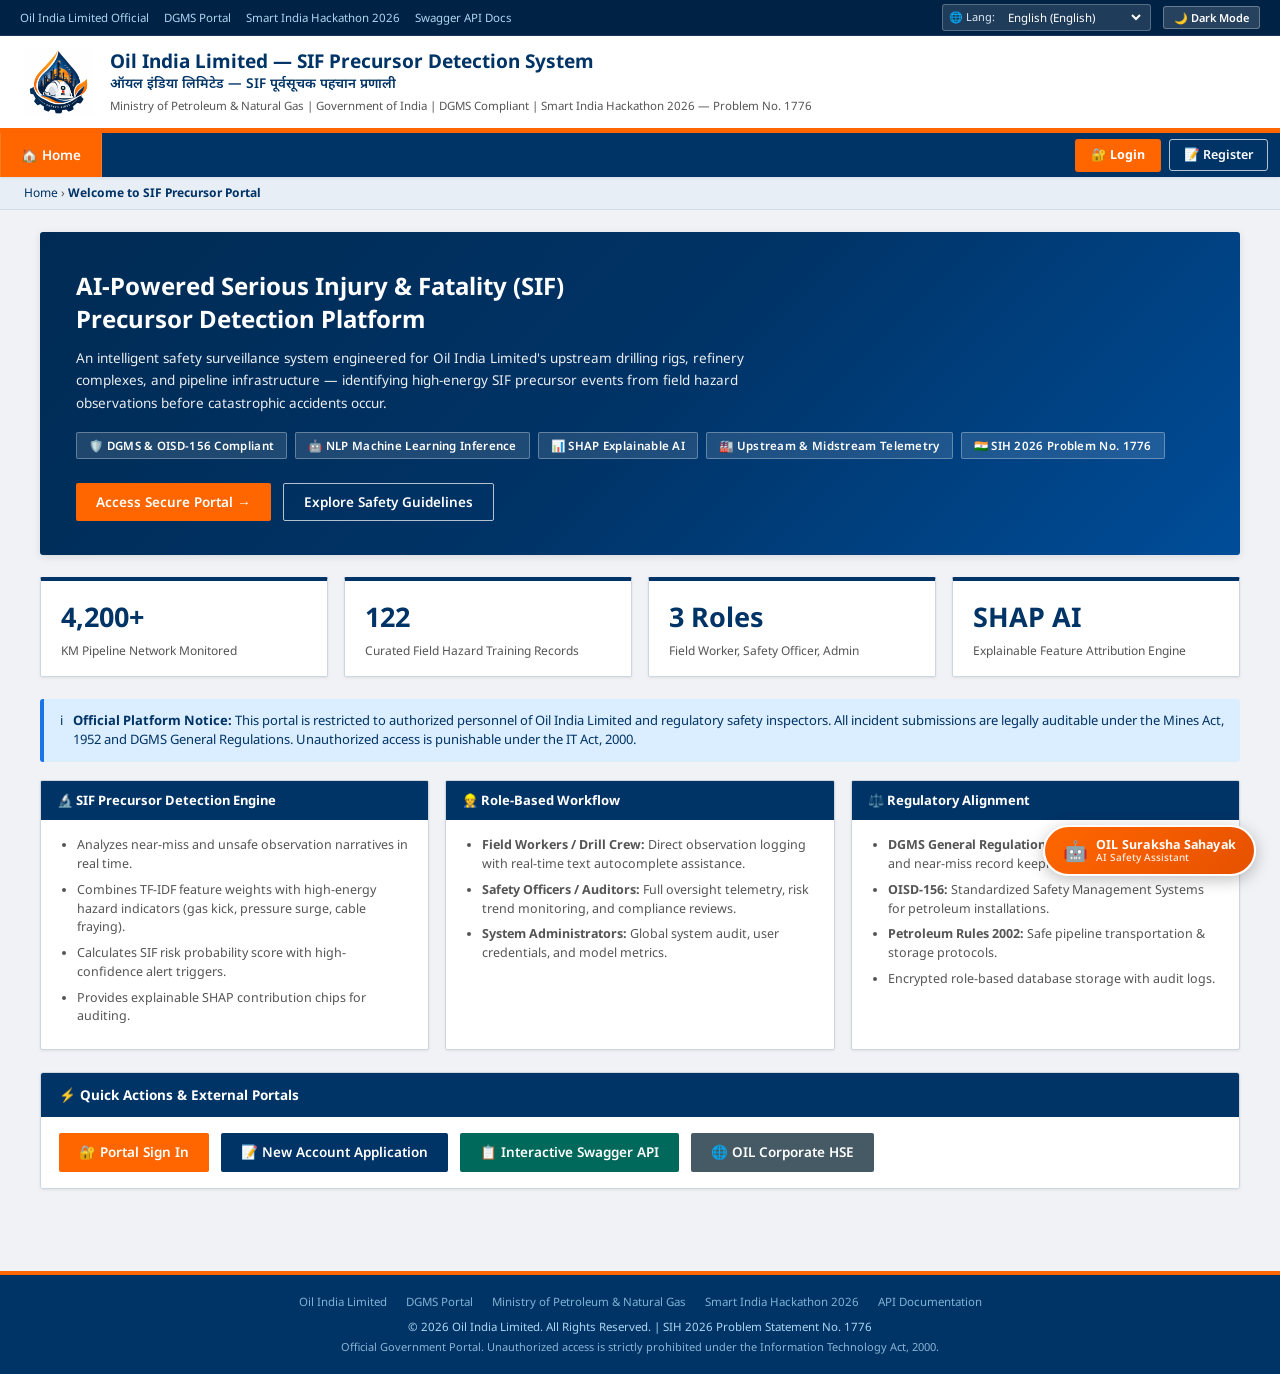
==== frontend/index.html @ b000d816 "Refactor: dedicated frontend directory with HTML, CSS, JS separation, 25-language translation, dark " ====
<!DOCTYPE html>
<html lang="en">
<head>
  <meta charset="UTF-8">
  <meta name="viewport" content="width=device-width, initial-scale=1.0">
  <title>SIF Precursor Detection System — Oil India Limited</title>
  <link rel="icon" href="../assets/oil_safety_logo.png" type="image/png">
  <link rel="preconnect" href="https://fonts.googleapis.com">
  <link href="https://fonts.googleapis.com/css2?family=Noto+Sans:wght@400;500;600;700&family=Noto+Sans+Devanagari:wght@400;500;600;700&display=swap" rel="stylesheet">
  <link rel="stylesheet" href="css/style.css">
  <link rel="stylesheet" href="css/chatbot.css">
</head>
<body>

  <!-- ======================================================================
       TOP ACCESSIBILITY & UTILITY BAR
       ====================================================================== -->
  <div class="gov-top-bar">
    <div class="top-bar-links">
      <a href="https://www.oilindia.in" target="_blank" rel="noopener">Oil India Limited Official</a>
      <a href="https://dgms.gov.in" target="_blank" rel="noopener">DGMS Portal</a>
      <a href="https://sih.gov.in" target="_blank" rel="noopener">Smart India Hackathon 2026</a>
      <a href="http://127.0.0.1:8000/docs" target="_blank" rel="noopener">Swagger API Docs</a>
    </div>

    <div class="top-bar-controls">
      <!-- 25-Language Selector -->
      <div class="lang-select-wrapper">
        <label for="oilLanguageSelect">🌐 Lang:</label>
        <select id="oilLanguageSelect" class="lang-select" aria-label="Select Portal Language"></select>
      </div>

      <!-- Hidden Google Translate Mount -->
      <div id="google_translate_element" style="display:none;"></div>

      <!-- Dark / Light Mode Switcher -->
      <button class="btn-theme-toggle" onclick="toggleTheme()" aria-label="Toggle Dark/Light Mode">
        🌙 Dark Mode
      </button>
    </div>
  </div>

  <!-- ======================================================================
       OFFICIAL GOVERNMENT HEADER
       ====================================================================== -->
  <header class="gov-header">
    <a href="index.html#home" class="gov-logo-link">
      <img src="../assets/oil_safety_logo.png" alt="Oil India Limited Official Logo" class="logo" onerror="this.src='https://upload.wikimedia.org/wikipedia/en/e/e0/Oil_India_Limited_Logo.png'">
    </a>
    <div class="gov-header-text">
      <h1>Oil India Limited — SIF Precursor Detection System</h1>
      <p class="hindi">ऑयल इंडिया लिमिटेड — SIF पूर्वसूचक पहचान प्रणाली</p>
      <p class="sub">Ministry of Petroleum &amp; Natural Gas | Government of India | DGMS Compliant | Smart India Hackathon 2026 — Problem No. 1776</p>
    </div>
    <div class="gov-header-right">
      <img src="https://upload.wikimedia.org/wikipedia/commons/5/55/Emblem_of_India.svg" alt="Emblem of India" class="gov-emblem" onerror="this.style.display='none'">
    </div>
  </header>

  <!-- ======================================================================
       PRIMARY NAVIGATION BAR
       ====================================================================== -->
  <nav class="gov-nav" aria-label="Main Navigation">
    <div class="gov-nav-links">
      <a href="#home" id="navLinkHome" class="active">🏠 Home</a>
      <a href="#report" id="navLinkReport" style="display:none;">📝 File Incident Report</a>
      <a href="#dashboard" id="navLinkDashboard" style="display:none;">📊 Reports Dashboard</a>
    </div>

    <div class="gov-nav-right">
      <!-- Unauthenticated State: Prominent Login & Register Buttons -->
      <div class="nav-auth-buttons">
        <a href="login.html" class="btn-nav-login">🔐 Login</a>
        <a href="register.html" class="btn-nav-register">📝 Register</a>
      </div>

      <!-- Authenticated State: User Session Badge & Logout -->
      <div class="nav-user-session">
        <span class="user-badge">
          👤 <span class="user-name-display"></span>
          <span class="user-role-tag user-role-display"></span>
        </span>
        <button class="btn-nav-logout" onclick="handleLogout()">Sign Out</button>
      </div>
    </div>
  </nav>

  <!-- ======================================================================
       BREADCRUMB BAR
       ====================================================================== -->
  <div class="breadcrumb" aria-label="Breadcrumb">
    <a href="#home">Home</a> &rsaquo; <span id="breadcrumbCurrent" class="current">Welcome to SIF Precursor Portal</span>
  </div>

  <!-- ======================================================================
       MAIN APPLICATION WRAPPER (SPA ROUTING)
       ====================================================================== -->
  <main class="main-wrapper">

    <!-- ====================================================================
         PAGE: HOME / LANDING VIEW
         ==================================================================== -->
    <section id="page-home" class="page-section active">

      <!-- Hero Banner -->
      <div class="hero-banner">
        <div class="hero-text">
          <h2>AI-Powered Serious Injury &amp; Fatality (SIF)<br>Precursor Detection Platform</h2>
          <p>An intelligent safety surveillance system engineered for Oil India Limited's upstream drilling rigs, refinery complexes, and pipeline infrastructure — identifying high-energy SIF precursor events from field hazard observations before catastrophic accidents occur.</p>
          <div class="hero-badges">
            <span class="hero-badge">🛡️ DGMS &amp; OISD-156 Compliant</span>
            <span class="hero-badge">🤖 NLP Machine Learning Inference</span>
            <span class="hero-badge">📊 SHAP Explainable AI</span>
            <span class="hero-badge">🏭 Upstream &amp; Midstream Telemetry</span>
            <span class="hero-badge">🇮🇳 SIH 2026 Problem No. 1776</span>
          </div>
          <div class="hero-actions">
            <a href="login.html" class="btn btn-primary">Access Secure Portal →</a>
            <button class="btn btn-ghost" onclick="document.getElementById('aboutGovSystem').scrollIntoView({behavior:'smooth'})">Explore Safety Guidelines</button>
          </div>
        </div>
      </div>

      <!-- Official Telemetry Statistics -->
      <div class="stats-row">
        <div class="stat-card">
          <div class="sn">4,200+</div>
          <div class="sl">KM Pipeline Network Monitored</div>
        </div>
        <div class="stat-card">
          <div class="sn">122</div>
          <div class="sl">Curated Field Hazard Training Records</div>
        </div>
        <div class="stat-card">
          <div class="sn">3 Roles</div>
          <div class="sl">Field Worker, Safety Officer, Admin</div>
        </div>
        <div class="stat-card">
          <div class="sn">SHAP AI</div>
          <div class="sl">Explainable Feature Attribution Engine</div>
        </div>
      </div>

      <!-- Security & Authorized Access Notice -->
      <div class="notice-box info">
        <span>ℹ️</span>
        <div><strong>Official Platform Notice:</strong> This portal is restricted to authorized personnel of Oil India Limited and regulatory safety inspectors. All incident submissions are legally auditable under the Mines Act, 1952 and DGMS General Regulations. Unauthorized access is punishable under the IT Act, 2000.</div>
      </div>

      <!-- 3-Column Information Grid -->
      <div class="info-grid" id="aboutGovSystem">
        <div class="info-card">
          <div class="info-card-head">🔬 SIF Precursor Detection Engine</div>
          <div class="info-card-body">
            <ul>
              <li>Analyzes near-miss and unsafe observation narratives in real time.</li>
              <li>Combines TF-IDF feature weights with high-energy hazard indicators (gas kick, pressure surge, cable fraying).</li>
              <li>Calculates SIF risk probability score with high-confidence alert triggers.</li>
              <li>Provides explainable SHAP contribution chips for auditing.</li>
            </ul>
          </div>
        </div>

        <div class="info-card">
          <div class="info-card-head">👷 Role-Based Workflow</div>
          <div class="info-card-body">
            <ul>
              <li><strong>Field Workers / Drill Crew:</strong> Direct observation logging with real-time text autocomplete assistance.</li>
              <li><strong>Safety Officers / Auditors:</strong> Full oversight telemetry, risk trend monitoring, and compliance reviews.</li>
              <li><strong>System Administrators:</strong> Global system audit, user credentials, and model metrics.</li>
            </ul>
          </div>
        </div>

        <div class="info-card">
          <div class="info-card-head">⚖️ Regulatory Alignment</div>
          <div class="info-card-body">
            <ul>
              <li><strong>DGMS General Regulations 1984:</strong> Mandatory accident and near-miss record keeping.</li>
              <li><strong>OISD-156:</strong> Standardized Safety Management Systems for petroleum installations.</li>
              <li><strong>Petroleum Rules 2002:</strong> Safe pipeline transportation &amp; storage protocols.</li>
              <li>Encrypted role-based database storage with audit logs.</li>
            </ul>
          </div>
        </div>
      </div>

      <!-- Quick Access Card -->
      <div class="gov-card">
        <div class="gov-card-header">
          <span>⚡ Quick Actions &amp; External Portals</span>
        </div>
        <div class="quick-access-bar">
          <a href="login.html" class="btn btn-primary">🔐 Portal Sign In</a>
          <a href="register.html" class="btn btn-navy">📝 New Account Application</a>
          <a href="http://127.0.0.1:8000/docs" target="_blank" rel="noopener" class="btn" style="background:#00695C; color:#fff;">📋 Interactive Swagger API</a>
          <a href="https://www.oilindia.in/hse/" target="_blank" rel="noopener" class="btn" style="background:#455A64; color:#fff;">🌐 OIL Corporate HSE</a>
        </div>
      </div>

    </section>

    <!-- ====================================================================
         PAGE: FILE INCIDENT REPORT (FIELD WORKERS)
         ==================================================================== -->
    <section id="page-report" class="page-section">
      <div class="page-title">📝 File Incident / Precursor Observation Report</div>

      <!-- Role Warning for Officers/Admins -->
      <div id="reportRoleNotice" class="notice-box danger" style="display:none;">
        <span>🚫</span>
        <div><strong>Oversight Mode:</strong> Safety Officers and System Administrators operate in review mode. Incident report submission is reserved for Field Workers and Drill Crew. Please use the Reports Dashboard for supervisory duties.</div>
      </div>

      <div class="report-grid">
        <!-- Main Form Column -->
        <div>
          <div class="gov-card">
            <div class="gov-card-header">
              <span>Enter Hazard Observation Details</span>
            </div>
            <div class="gov-card-body">
              <div id="reportAlert" class="alert"></div>

              <div class="form-group">
                <label class="form-label" for="repType">Report Type <span class="required">*</span></label>
                <select id="repType" class="form-control">
                  <option value="Near Miss">Near Miss (Precursor Event)</option>
                  <option value="Hazard Observation">Hazard Observation / Unsafe Condition</option>
                  <option value="Unsafe Act">Unsafe Act / Operational Violation</option>
                  <option value="Equipment Failure">Equipment Failure / Pressure Relief Trip</option>
                  <option value="Leakage">Hydrocarbon / H2S Gas Leakage</option>
                </select>
              </div>

              <div class="form-group">
                <label class="form-label" for="repLocation">Asset / Facility Location <span class="required">*</span></label>
                <select id="repLocation" class="form-control">
                  <option value="Duliajan Refinery Complex">Duliajan Refinery Complex (Assam)</option>
                  <option value="Drilling Rig - Rig Floor">Drilling Rig — Rig Floor</option>
                  <option value="Offshore Platform Alpha">Offshore Platform Alpha (Bay of Bengal)</option>
                  <option value="Assam-Barauni Pipeline Sector 4">Assam-Barauni Pipeline Sector 4</option>
                  <option value="Numaligarh Terminal">Numaligarh Terminal &amp; Pump Station</option>
                  <option value="Tank Farm - Crude Storage">Tank Farm — Crude Storage</option>
                  <option value="Gas Compressor Station">Gas Compressor Station</option>
                  <option value="Workover Rig">Workover Rig</option>
                </select>
              </div>

              <div class="form-group">
                <label class="form-label" for="repDept">Operational Department <span class="required">*</span></label>
                <select id="repDept" class="form-control">
                  <option value="Drilling">Drilling &amp; Well Servicing</option>
                  <option value="Refining">Refining &amp; Petrochemicals</option>
                  <option value="Pipeline Logistics">Pipeline Logistics &amp; SCADA</option>
                  <option value="Gas Processing">Gas Processing Operations</option>
                  <option value="Production">Production &amp; Flow Stations</option>
                  <option value="Maintenance">Mechanical &amp; Electrical Maintenance</option>
                  <option value="HSE">HSE &amp; Fire Services</option>
                  <option value="Logistics">Field Transport &amp; Logistics</option>
                </select>
              </div>

              <div class="form-group">
                <label class="form-label" for="repText">Detailed Narrative &amp; Precursor Signals <span class="required">*</span></label>
                <textarea id="repText" class="form-control" rows="6"
                  placeholder="Describe the incident, unsafe act, near-miss, or equipment anomaly in detail. Include location specifics, personnel involved, and any sensory precursor signals (sound, smell, vibration, pressure)..."
                  oninput="onReportTextInput()"></textarea>
                <!-- Autocomplete Dropdown -->
                <div id="suggestBox" class="suggest-dropdown"></div>
              </div>

              <button class="btn btn-primary btn-block" id="submitReportBtn" onclick="submitIncidentReport()">
                Submit for AI Risk Classification →
              </button>
            </div>
          </div>

          <!-- Prediction Result Card -->
          <div id="predResultContainer" style="display:none;">
            <div id="resultBox" class="result-box">
              <h3 id="resultStatus" style="font-size:15px; margin-bottom:8px;"></h3>
              <p id="resultProb" style="font-size:13px; color:var(--text-secondary); margin-bottom:12px;"></p>
              <div>
                <strong style="font-size:12.5px; color:var(--text-main);">Top SIF Precursor Risk Factors (SHAP Analysis):</strong>
                <div id="resultFactors" style="margin-top:6px;"></div>
              </div>
            </div>
          </div>
        </div>

        <!-- Sidebar Column -->
        <div>
          <div class="gov-card">
            <div class="gov-card-header">ℹ️ Reporting Protocols</div>
            <div class="gov-card-body" style="font-size:12.5px; line-height:1.7;">
              <ul style="padding-left:16px;">
                <li>Report <strong>immediately</strong> without delay.</li>
                <li>State facts observed, avoiding assumptions.</li>
                <li>Highlight <strong>high-energy hazard factors</strong> (pressure, gas, electrical, gravity).</li>
                <li>Whistleblower protection is strictly enforced under OIL policy.</li>
                <li>AI classification assists triage; officer review follows.</li>
              </ul>
            </div>
          </div>

          <div class="gov-card">
            <div class="gov-card-header" style="background:var(--gov-green);">📞 Emergency Helplines</div>
            <div class="gov-card-body" style="font-size:12.5px; line-height:1.9;">
              <div><strong>OIL Control Room (Duliajan):</strong><br>1800-345-6789 (Toll Free)</div>
              <div style="margin-top:6px;"><strong>DGMS Regional Directorate:</strong><br>+91-361-2236547</div>
              <div style="margin-top:6px;"><strong>HSE Incident Desk:</strong><br>hse@oilindia.in</div>
              <div style="margin-top:10px; padding:8px; background:#FDECEA; color:#7F0000; border-radius:2px; font-size:12px;">
                🚨 For life-threatening emergencies, dial <strong>112</strong> immediately.
              </div>
            </div>
          </div>
        </div>
      </div>
    </section>

    <!-- ====================================================================
         PAGE: REPORTS TELEMETRY DASHBOARD
         ==================================================================== -->
    <section id="page-dashboard" class="page-section">
      <div class="page-title">📊 Reports Surveillance Dashboard</div>

      <!-- Stats Summary Counters -->
      <div class="dash-stats-grid">
        <div class="ds-card">
          <div class="ds-num" id="statTotalReports">—</div>
          <div class="ds-label">Total Reports Logged</div>
        </div>
        <div class="ds-card risk">
          <div class="ds-num" id="statHighRiskReports">—</div>
          <div class="ds-label">SIF Precursor Events Detected (High Risk)</div>
        </div>
        <div class="ds-card safe">
          <div class="ds-num" id="statLowRiskReports">—</div>
          <div class="ds-label">Low Risk Safety Observations</div>
        </div>
      </div>

      <!-- Dashboard Table Card -->
      <div class="gov-card">
        <div class="gov-card-header">
          <span>Live Field Incident Stream</span>
          <button class="btn btn-ghost" style="padding:4px 12px; font-size:12px;" onclick="loadDashboardReports()">↻ Refresh Live Feed</button>
        </div>
        <div class="table-scroll">
          <table>
            <thead>
              <tr>
                <th>#</th>
                <th>Type</th>
                <th>Asset Location</th>
                <th>Department</th>
                <th>Hazard Observation</th>
                <th>AI Risk Triage</th>
                <th>Confidence</th>
                <th>Logged By</th>
                <th>Date &amp; Time</th>
              </tr>
            </thead>
            <tbody id="reportsTableBody">
              <tr><td colspan="9" class="empty-state">Loading reports from secure database...</td></tr>
            </tbody>
          </table>
        </div>
      </div>
    </section>

  </main>

  <!-- ======================================================================
       FLOATING SAFETY AI CHATBOT WIDGET
       ====================================================================== -->
  <!-- Floating Launch Button -->
  <button id="oilChatbotToggle" class="oil-chatbot-toggle" onclick="toggleChatbot()" aria-label="Open Safety AI Assistant">
    <span class="bot-avatar">🤖</span>
    <span class="bot-label">
      <span class="bot-title">OIL Suraksha Sahayak</span>
      <span class="bot-sub">AI Safety Assistant</span>
    </span>
  </button>

  <!-- Floating Chat Window Container -->
  <div id="oilChatbotWindow" class="oil-chatbot-window" role="dialog" aria-label="Safety AI Assistant Chat">
    <div class="chatbot-header">
      <div class="chatbot-header-info">
        <div class="chatbot-header-avatar">🛡️</div>
        <div class="chatbot-header-text">
          <h3>OIL Suraksha Sahayak</h3>
          <p><span class="status-dot"></span> Online &bull; DGMS &amp; SIF AI Safety</p>
        </div>
      </div>
      <button class="chatbot-close-btn" onclick="toggleChatbot(false)" aria-label="Close Chat Window">&times;</button>
    </div>

    <!-- Quick Questions Chips -->
    <div class="chatbot-quick-prompts">
      <button class="quick-chip" data-query="What is a SIF Precursor?">What is SIF?</button>
      <button class="quick-chip" data-query="How to report gas leak?">Gas Leak Rule</button>
      <button class="quick-chip" data-query="How to file report?">Filing Steps</button>
      <button class="quick-chip" data-query="Emergency numbers">Helpline</button>
    </div>

    <!-- Chat Messages Stream -->
    <div id="chatbotMessagesStream" class="chatbot-messages">
      <div class="chat-msg bot">
        <div class="chat-bubble">
          Namaste! I am <strong>OIL Suraksha Sahayak</strong>, your AI safety assistant. Ask me anything regarding SIF precursor hazards, DGMS compliance rules, gas leak procedures, or reporting protocols!
        </div>
        <div class="chat-time">Just now</div>
      </div>
    </div>

    <!-- Chat Input Form -->
    <form id="chatbotForm" class="chatbot-input-bar">
      <input type="text" id="chatbotInput" class="chatbot-input" placeholder="Type your safety query in English or Hindi..." autocomplete="off">
      <button type="submit" class="chatbot-send-btn" aria-label="Send Message">➤</button>
    </form>
  </div>

  <!-- ======================================================================
       OFFICIAL GOVERNMENT FOOTER
       ====================================================================== -->
  <footer class="gov-footer">
    <div class="footer-links">
      <a href="https://www.oilindia.in" target="_blank" rel="noopener">Oil India Limited</a>
      <a href="https://dgms.gov.in" target="_blank" rel="noopener">DGMS Portal</a>
      <a href="https://petroleum.nic.in" target="_blank" rel="noopener">Ministry of Petroleum &amp; Natural Gas</a>
      <a href="https://sih.gov.in" target="_blank" rel="noopener">Smart India Hackathon 2026</a>
      <a href="http://127.0.0.1:8000/docs" target="_blank" rel="noopener">API Documentation</a>
    </div>
    <div>&copy; 2026 Oil India Limited. All Rights Reserved. | SIH 2026 Problem Statement No. 1776</div>
    <div style="margin-top:4px; font-size:11px; opacity:0.8;">
      Official Government Portal. Unauthorized access is strictly prohibited under the Information Technology Act, 2000.
    </div>
  </footer>

  <!-- Scripts: Modular Separation -->
  <script src="js/auth.js"></script>
  <script src="js/translate.js"></script>
  <script src="js/chatbot.js"></script>
  <script src="js/app.js"></script>
</body>
</html>
---- frontend/css/style.css ----
/* ==========================================================================
   OIL INDIA LIMITED — SIF PRECURSOR DETECTION SYSTEM
   Official Government Portal Design System (DGMS & OISD-156 Compliant)
   ========================================================================== */

:root {
  /* Core Theme Colors - Light Mode */
  --gov-navy: #003366;
  --gov-navy-dark: #002244;
  --gov-orange: #FF6600;
  --gov-orange-hover: #E65C00;
  --gov-maroon: #8B0000;
  --gov-green: #2E7D32;
  --gov-red: #C62828;
  --gov-sky: #1A73E8;

  --bg-body: #F0F2F5;
  --bg-card: #FFFFFF;
  --bg-subtle: #E8EEF5;
  --bg-header: #FFFFFF;
  --bg-nav: #003366;
  --bg-nav-hover: #FF6600;
  --bg-footer: #003366;
  --bg-table-head: #E8EEF5;

  --text-main: #1A1A1A;
  --text-secondary: #555555;
  --text-muted: #777777;
  --text-on-dark: #FFFFFF;
  --text-link: #003366;
  --text-accent: #003366;

  --border-card: #CDD7E0;
  --border-subtle: #D0DCE8;
  --border-input: #B0BEC5;
  --border-accent: #003366;

  --shadow-sm: 0 1px 3px rgba(0,0,0,0.08);
  --shadow-md: 0 2px 8px rgba(0,0,0,0.10);
  --shadow-lg: 0 8px 24px rgba(0,0,0,0.15);
}

/* Dark Mode Theme Variables */
body.dark-mode {
  --bg-body: #0B192C;
  --bg-card: #1E293B;
  --bg-subtle: #152238;
  --bg-header: #111E33;
  --bg-nav: #081426;
  --bg-nav-hover: #E65C00;
  --bg-footer: #081426;
  --bg-table-head: #1A2840;

  --text-main: #F1F5F9;
  --text-secondary: #CBD5E1;
  --text-muted: #94A3B8;
  --text-on-dark: #FFFFFF;
  --text-link: #60A5FA;
  --text-accent: #93C5FD;

  --border-card: #27374D;
  --border-subtle: #1E2E48;
  --border-input: #334155;
  --border-accent: #60A5FA;

  --shadow-sm: 0 1px 3px rgba(0,0,0,0.3);
  --shadow-md: 0 2px 8px rgba(0,0,0,0.4);
  --shadow-lg: 0 8px 24px rgba(0,0,0,0.6);
}

/* Base Reset */
*, *::before, *::after {
  box-sizing: border-box;
  margin: 0;
  padding: 0;
}

body {
  font-family: "Noto Sans", Arial, sans-serif;
  font-size: 14px;
  line-height: 1.5;
  background-color: var(--bg-body);
  color: var(--text-main);
  min-height: 100vh;
  display: flex;
  flex-direction: column;
  transition: background-color 0.25s ease, color 0.25s ease;
}

/* ==========================================================================
   TOP ACCESSIBILITY & UTILITY BAR
   ========================================================================== */
.gov-top-bar {
  background: var(--gov-navy-dark);
  color: #B0C8E8;
  font-size: 11.5px;
  padding: 4px 20px;
  display: flex;
  align-items: center;
  justify-content: space-between;
  flex-wrap: wrap;
  gap: 10px;
  border-bottom: 1px solid rgba(255,255,255,0.1);
}

.top-bar-links a {
  color: #AED6F1;
  text-decoration: none;
  margin-right: 12px;
  transition: color 0.15s;
}

.top-bar-links a:hover {
  color: #FFFFFF;
  text-decoration: underline;
}

.top-bar-controls {
  display: flex;
  align-items: center;
  gap: 12px;
}

/* Language Dropdown Selector */
.lang-select-wrapper {
  display: flex;
  align-items: center;
  gap: 5px;
  background: rgba(255,255,255,0.12);
  border: 1px solid rgba(255,255,255,0.25);
  border-radius: 3px;
  padding: 2px 6px;
}

.lang-select-wrapper label {
  color: #E0EBF7;
  font-size: 11px;
}

.lang-select {
  background: transparent;
  color: #FFFFFF;
  border: none;
  font-size: 11.5px;
  font-family: inherit;
  cursor: pointer;
  outline: none;
  padding: 2px 4px;
}

.lang-select option {
  background: #003366;
  color: #FFFFFF;
}

/* Dark Mode Switch Button */
.btn-theme-toggle {
  background: rgba(255,255,255,0.15);
  border: 1px solid rgba(255,255,255,0.3);
  color: #FFFFFF;
  padding: 3px 10px;
  font-size: 11px;
  font-weight: 600;
  border-radius: 3px;
  cursor: pointer;
  display: flex;
  align-items: center;
  gap: 4px;
  transition: background 0.2s;
  font-family: inherit;
}

.btn-theme-toggle:hover {
  background: rgba(255,255,255,0.25);
}

/* ==========================================================================
   OFFICIAL GOVERNMENT HEADER
   ========================================================================== */
.gov-header {
  background-color: var(--bg-header);
  border-bottom: 5px solid var(--gov-orange);
  padding: 12px 24px;
  display: flex;
  align-items: center;
  gap: 18px;
  box-shadow: var(--shadow-sm);
  transition: background-color 0.25s ease;
}

.gov-logo-link {
  display: flex;
  align-items: center;
  text-decoration: none;
}

.gov-header img.logo {
  height: 68px;
  width: auto;
  object-fit: contain;
  border-radius: 2px;
}

.gov-header-text {
  flex: 1;
}

.gov-header-text h1 {
  font-size: 19px;
  font-weight: 700;
  color: var(--text-accent);
  line-height: 1.25;
}

.gov-header-text .hindi {
  font-family: "Noto Sans Devanagari", sans-serif;
  font-size: 13.5px;
  color: var(--text-accent);
  margin-top: 1px;
  font-weight: 600;
}

.gov-header-text .sub {
  font-size: 11.5px;
  color: var(--text-secondary);
  margin-top: 3px;
  line-height: 1.35;
}

.gov-header-right {
  display: flex;
  align-items: center;
  gap: 14px;
  margin-left: auto;
}

.gov-emblem {
  height: 60px;
  width: auto;
  object-fit: contain;
}

/* ==========================================================================
   PRIMARY NAVIGATION BAR
   ========================================================================== */
.gov-nav {
  background-color: var(--bg-nav);
  display: flex;
  align-items: stretch;
  box-shadow: var(--shadow-sm);
  overflow-x: auto;
  position: sticky;
  top: 0;
  z-index: 100;
}

.gov-nav-links {
  display: flex;
  align-items: stretch;
}

.gov-nav-links a {
  color: #CCE0FF;
  text-decoration: none;
  padding: 12px 20px;
  font-size: 13.5px;
  font-weight: 600;
  border-right: 1px solid rgba(255,255,255,0.12);
  transition: background-color 0.15s, color 0.15s;
  display: inline-flex;
  align-items: center;
  gap: 6px;
  white-space: nowrap;
}

.gov-nav-links a:first-child {
  border-left: 1px solid rgba(255,255,255,0.12);
}

.gov-nav-links a:hover,
.gov-nav-links a.active {
  background-color: var(--gov-orange);
  color: #FFFFFF;
}

.gov-nav-right {
  margin-left: auto;
  display: flex;
  align-items: center;
  padding-right: 12px;
  gap: 8px;
}

/* Top Login & Register Buttons in Nav */
.nav-auth-buttons {
  display: flex;
  align-items: center;
  gap: 8px;
}

.btn-nav-login {
  background: var(--gov-orange);
  color: #FFFFFF !important;
  padding: 7px 16px !important;
  font-size: 12.5px !important;
  font-weight: 700 !important;
  border-radius: 3px;
  text-decoration: none;
  transition: background 0.2s;
  border: none !important;
}

.btn-nav-login:hover {
  background: var(--gov-orange-hover) !important;
}

.btn-nav-register {
  background: transparent;
  color: #FFFFFF !important;
  border: 1.5px solid rgba(255,255,255,0.7) !important;
  padding: 5.5px 14px !important;
  font-size: 12.5px !important;
  font-weight: 600 !important;
  border-radius: 3px;
  text-decoration: none;
  transition: all 0.2s;
}

.btn-nav-register:hover {
  background: rgba(255,255,255,0.15) !important;
  border-color: #FFFFFF !important;
}

/* User logged-in session bar in Nav */
.nav-user-session {
  display: none;
  align-items: center;
  gap: 10px;
}

.user-badge {
  color: #AED6F1;
  font-size: 12px;
  padding: 0 10px;
  display: flex;
  align-items: center;
  gap: 6px;
}

.user-role-tag {
  background: rgba(255,255,255,0.2);
  color: #FFFFFF;
  padding: 2px 7px;
  border-radius: 2px;
  font-size: 11px;
  font-weight: 700;
  text-transform: uppercase;
}

.btn-nav-logout {
  background: var(--gov-maroon);
  color: #FFFFFF;
  border: none;
  padding: 6px 14px;
  font-size: 12px;
  font-weight: 600;
  cursor: pointer;
  border-radius: 3px;
  font-family: inherit;
  transition: background 0.2s;
}

.btn-nav-logout:hover {
  background: #A00000;
}

/* ==========================================================================
   BREADCRUMB BAR
   ========================================================================== */
.breadcrumb {
  background-color: var(--bg-subtle);
  border-bottom: 1px solid var(--border-subtle);
  padding: 7px 24px;
  font-size: 12px;
  color: var(--text-secondary);
}

.breadcrumb a {
  color: var(--text-link);
  text-decoration: none;
}

.breadcrumb a:hover {
  text-decoration: underline;
}

.breadcrumb span.current {
  color: var(--text-accent);
  font-weight: 700;
}

/* ==========================================================================
   MAIN CONTENT WRAPPER
   ========================================================================== */
.main-wrapper {
  max-width: 1240px;
  width: 100%;
  margin: 22px auto;
  padding: 0 20px 40px;
  flex: 1;
}

/* Page Section Container (SPA Routing) */
.page-section {
  display: none;
}

.page-section.active {
  display: block;
  animation: fadeIn 0.2s ease-in;
}

@keyframes fadeIn {
  from { opacity: 0; transform: translateY(3px); }
  to { opacity: 1; transform: translateY(0); }
}

/* Page Titles */
.page-title {
  font-size: 18px;
  font-weight: 700;
  color: var(--text-accent);
  border-bottom: 2px solid var(--border-accent);
  padding-bottom: 8px;
  margin-bottom: 18px;
  display: flex;
  align-items: center;
  gap: 10px;
}

/* ==========================================================================
   CARDS & COMMON COMPONENTS
   ========================================================================== */
.gov-card {
  background-color: var(--bg-card);
  border: 1px solid var(--border-card);
  border-radius: 3px;
  box-shadow: var(--shadow-sm);
  margin-bottom: 20px;
  overflow: hidden;
  transition: background-color 0.25s ease, border-color 0.25s ease;
}

.gov-card-header {
  background-color: var(--gov-navy);
  color: #FFFFFF;
  padding: 12px 18px;
  font-size: 13.5px;
  font-weight: 700;
  display: flex;
  align-items: center;
  justify-content: space-between;
}

.gov-card-body {
  padding: 20px 22px;
}

/* Notice & Alert Boxes */
.notice-box {
  padding: 12px 16px;
  border-radius: 3px;
  margin-bottom: 18px;
  font-size: 13px;
  display: flex;
  align-items: flex-start;
  gap: 10px;
  line-height: 1.5;
}

.notice-box.info {
  background-color: #DBEEFF;
  border-left: 4px solid #1A73E8;
  color: #003366;
}

body.dark-mode .notice-box.info {
  background-color: #132A4A;
  border-left-color: #38BDF8;
  color: #BAE6FD;
}

.notice-box.warning {
  background-color: #FFF8E1;
  border-left: 4px solid #F9A825;
  color: #5F4200;
}

body.dark-mode .notice-box.warning {
  background-color: #382A0F;
  border-left-color: #FBBF24;
  color: #FDE68A;
}

.notice-box.danger {
  background-color: #FDECEA;
  border-left: 4px solid #C62828;
  color: #7F0000;
}

body.dark-mode .notice-box.danger {
  background-color: #3E1616;
  border-left-color: #F87171;
  color: #FECACA;
}

.notice-box.success {
  background-color: #E8F5E9;
  border-left: 4px solid #2E7D32;
  color: #1B5E20;
}

body.dark-mode .notice-box.success {
  background-color: #123318;
  border-left-color: #4ADE80;
  color: #BBF7D0;
}

/* Alert messages (Form submission) */
.alert {
  padding: 10px 14px;
  margin-bottom: 14px;
  font-size: 13px;
  display: none;
  border-left: 4px solid;
  border-radius: 2px;
}

.alert.show {
  display: block;
}

.alert-success {
  background-color: #E8F5E9;
  border-color: #2E7D32;
  color: #1B5E20;
}

.alert-error {
  background-color: #FDECEA;
  border-color: #C62828;
  color: #7F0000;
}

/* Form Controls */
.form-group {
  margin-bottom: 16px;
}

.form-label {
  display: block;
  font-size: 13px;
  font-weight: 600;
  color: var(--text-main);
  margin-bottom: 6px;
}

.form-label .required {
  color: var(--gov-red);
  margin-left: 3px;
}

.form-control {
  width: 100%;
  padding: 9px 12px;
  border: 1px solid var(--border-input);
  background-color: var(--bg-card);
  color: var(--text-main);
  font-size: 13px;
  font-family: inherit;
  border-radius: 2px;
  transition: border-color 0.2s, box-shadow 0.2s;
}

.form-control:focus {
  outline: none;
  border-color: var(--gov-navy);
  box-shadow: 0 0 0 3px rgba(0,51,102,0.15);
}

body.dark-mode .form-control:focus {
  border-color: #60A5FA;
  box-shadow: 0 0 0 3px rgba(96,165,250,0.25);
}

select.form-control {
  appearance: auto;
  cursor: pointer;
}

textarea.form-control {
  resize: vertical;
  line-height: 1.5;
}

/* Standard Buttons */
.btn {
  display: inline-flex;
  align-items: center;
  justify-content: center;
  gap: 6px;
  padding: 9px 20px;
  font-size: 13.5px;
  font-weight: 600;
  border-radius: 2px;
  cursor: pointer;
  font-family: inherit;
  border: none;
  transition: background 0.15s, transform 0.1s;
  text-decoration: none;
}

.btn-primary {
  background-color: var(--gov-orange);
  color: #FFFFFF;
}

.btn-primary:hover {
  background-color: var(--gov-orange-hover);
}

.btn-navy {
  background-color: var(--gov-navy);
  color: #FFFFFF;
}

.btn-navy:hover {
  background-color: var(--gov-navy-dark);
}

.btn-ghost {
  background: transparent;
  color: #FFFFFF;
  border: 1.5px solid rgba(255,255,255,0.7);
}

.btn-ghost:hover {
  background: rgba(255,255,255,0.12);
  border-color: #FFFFFF;
}

.btn-block {
  width: 100%;
}

.btn:disabled {
  background-color: #999999 !important;
  cursor: not-allowed;
}

/* ==========================================================================
   LANDING / HOME PAGE STYLES
   ========================================================================== */
.hero-banner {
  background: linear-gradient(135deg, #002B54 0%, #003366 50%, #004D99 100%);
  color: #FFFFFF;
  padding: 38px 36px 34px;
  border-radius: 3px;
  margin-bottom: 22px;
  box-shadow: var(--shadow-md);
}

.hero-text h2 {
  font-size: 24px;
  font-weight: 700;
  line-height: 1.35;
  margin-bottom: 12px;
}

.hero-text p {
  font-size: 13.5px;
  opacity: 0.92;
  line-height: 1.65;
  max-width: 680px;
  margin-bottom: 18px;
}

.hero-badges {
  display: flex;
  flex-wrap: wrap;
  gap: 8px;
  margin-bottom: 24px;
}

.hero-badge {
  background: rgba(255,255,255,0.12);
  border: 1px solid rgba(255,255,255,0.3);
  padding: 4px 12px;
  border-radius: 2px;
  font-size: 11.5px;
  font-weight: 600;
  letter-spacing: 0.3px;
}

.hero-actions {
  display: flex;
  flex-wrap: wrap;
  gap: 12px;
}

/* Stats Row */
.stats-row {
  display: grid;
  grid-template-columns: repeat(4, 1fr);
  gap: 16px;
  margin-bottom: 22px;
}

.stat-card {
  background-color: var(--bg-card);
  border-top: 4px solid var(--gov-navy);
  padding: 16px 20px;
  border-radius: 2px;
  box-shadow: var(--shadow-sm);
  border-left: 1px solid var(--border-card);
  border-right: 1px solid var(--border-card);
  border-bottom: 1px solid var(--border-card);
  transition: transform 0.15s, background-color 0.25s;
}

body.dark-mode .stat-card {
  border-top-color: #60A5FA;
}

.stat-card .sn {
  font-size: 27px;
  font-weight: 700;
  color: var(--text-accent);
}

.stat-card .sl {
  font-size: 12px;
  color: var(--text-secondary);
  margin-top: 4px;
}

/* 3-Column Info Grid */
.info-grid {
  display: grid;
  grid-template-columns: repeat(3, 1fr);
  gap: 16px;
  margin-bottom: 22px;
}

.info-card {
  background-color: var(--bg-card);
  border: 1px solid var(--border-card);
  border-radius: 2px;
  box-shadow: var(--shadow-sm);
  overflow: hidden;
}

.info-card-head {
  background-color: var(--gov-navy);
  color: #FFFFFF;
  padding: 10px 16px;
  font-size: 13px;
  font-weight: 700;
  display: flex;
  align-items: center;
  gap: 8px;
}

.info-card-body {
  padding: 16px 18px;
}

.info-card-body ul {
  padding-left: 18px;
}

.info-card-body li {
  font-size: 12.5px;
  color: var(--text-secondary);
  margin-bottom: 7px;
  line-height: 1.5;
}

/* Quick Access Links Card */
.quick-access-bar {
  display: flex;
  flex-wrap: wrap;
  gap: 12px;
  padding: 16px 18px;
  background-color: var(--bg-card);
}

/* ==========================================================================
   STANDALONE AUTH PAGES (LOGIN & REGISTER)
   ========================================================================== */
.auth-page-wrapper {
  max-width: 520px;
  margin: 10px auto 40px;
}

.auth-card {
  background-color: var(--bg-card);
  border: 1px solid var(--border-card);
  box-shadow: var(--shadow-md);
  border-radius: 3px;
  padding: 30px 34px;
}

.auth-header {
  text-align: center;
  margin-bottom: 22px;
}

.auth-header .auth-icon {
  font-size: 32px;
  margin-bottom: 8px;
}

.auth-header h2 {
  font-size: 20px;
  font-weight: 700;
  color: var(--text-accent);
}

.auth-header p {
  font-size: 12.5px;
  color: var(--text-secondary);
  margin-top: 4px;
}

.auth-footer {
  margin-top: 18px;
  text-align: center;
  font-size: 12.5px;
  color: var(--text-secondary);
}

.auth-footer a {
  color: var(--text-link);
  font-weight: 600;
  text-decoration: none;
}

.auth-footer a:hover {
  text-decoration: underline;
}

/* ==========================================================================
   REPORT FILING PAGE
   ========================================================================== */
.report-grid {
  display: grid;
  grid-template-columns: 1fr 340px;
  gap: 22px;
  align-items: start;
}

/* Autocomplete Suggestion Dropdown */
.suggest-dropdown {
  border: 1px solid var(--border-input);
  border-top: none;
  background-color: var(--bg-card);
  max-height: 160px;
  overflow-y: auto;
  display: none;
  box-shadow: var(--shadow-md);
  border-radius: 0 0 2px 2px;
}

.suggest-option {
  padding: 8px 14px;
  font-size: 12.5px;
  cursor: pointer;
  color: var(--text-main);
  border-bottom: 1px solid var(--border-subtle);
  transition: background-color 0.15s;
}

.suggest-option:hover {
  background-color: var(--bg-subtle);
  color: var(--gov-navy);
}

/* Result Box with SHAP Explainability */
.result-box {
  margin-top: 18px;
  border: 2px solid var(--border-card);
  padding: 18px 20px;
  border-radius: 2px;
}

.result-box.high-risk {
  border-color: var(--gov-red);
  background-color: #FFF5F5;
}

body.dark-mode .result-box.high-risk {
  border-color: #F87171;
  background-color: #361818;
}

.result-box.low-risk {
  border-color: var(--gov-green);
  background-color: #F0FFF2;
}

body.dark-mode .result-box.low-risk {
  border-color: #4ADE80;
  background-color: #123318;
}

.factor-chip {
  display: inline-block;
  background-color: var(--bg-subtle);
  color: var(--text-accent);
  border: 1px solid var(--border-subtle);
  font-size: 11px;
  padding: 2px 8px;
  margin: 2px;
  border-radius: 2px;
}

/* ==========================================================================
   REPORTS DASHBOARD PAGE
   ========================================================================== */
.dash-stats-grid {
  display: grid;
  grid-template-columns: repeat(3, 1fr);
  gap: 16px;
  margin-bottom: 20px;
}

.ds-card {
  background-color: var(--bg-card);
  border-left: 5px solid var(--gov-navy);
  border-top: 1px solid var(--border-card);
  border-right: 1px solid var(--border-card);
  border-bottom: 1px solid var(--border-card);
  padding: 16px 20px;
  box-shadow: var(--shadow-sm);
  border-radius: 2px;
}

.ds-card.risk {
  border-left-color: var(--gov-red);
}

.ds-card.safe {
  border-left-color: var(--gov-green);
}

.ds-card .ds-num {
  font-size: 28px;
  font-weight: 700;
  color: var(--text-accent);
}

.ds-card.risk .ds-num {
  color: var(--gov-red);
}

.ds-card.safe .ds-num {
  color: var(--gov-green);
}

.ds-card .ds-label {
  font-size: 12px;
  color: var(--text-secondary);
  margin-top: 3px;
}

/* Responsive Table */
.table-scroll {
  overflow-x: auto;
}

table {
  width: 100%;
  border-collapse: collapse;
  font-size: 12.5px;
}

thead th {
  background-color: var(--bg-table-head);
  color: var(--text-accent);
  font-size: 11.5px;
  font-weight: 700;
  padding: 10px 14px;
  text-align: left;
  border-bottom: 2px solid var(--border-card);
  text-transform: uppercase;
  letter-spacing: 0.4px;
  white-space: nowrap;
}

tbody tr {
  border-bottom: 1px solid var(--border-subtle);
  transition: background-color 0.15s;
}

tbody tr:hover {
  background-color: var(--bg-subtle);
}

tbody td {
  padding: 10px 14px;
  vertical-align: middle;
  color: var(--text-main);
}

.badge-risk {
  display: inline-block;
  padding: 3px 10px;
  font-size: 11px;
  font-weight: 700;
  border-radius: 2px;
  letter-spacing: 0.3px;
}

.badge-risk.high {
  background-color: #FDECEA;
  color: #7F0000;
  border: 1px solid #E57373;
}

.badge-risk.low {
  background-color: #E8F5E9;
  color: #1B5E20;
  border: 1px solid #81C784;
}

body.dark-mode .badge-risk.high {
  background-color: #3E1616;
  color: #FECACA;
  border-color: #EF4444;
}

body.dark-mode .badge-risk.low {
  background-color: #123318;
  color: #BBF7D0;
  border-color: #22C55E;
}

.empty-state {
  text-align: center;
  color: var(--text-muted);
  padding: 40px;
  font-size: 13px;
}

/* ==========================================================================
   OFFICIAL GOVERNMENT FOOTER
   ========================================================================== */
.gov-footer {
  background-color: var(--bg-footer);
  color: #AED6F1;
  text-align: center;
  padding: 18px 20px;
  margin-top: auto;
  font-size: 11.5px;
  border-top: 4px solid var(--gov-orange);
}

.gov-footer a {
  color: #7FB3D3;
  text-decoration: none;
  margin: 0 8px;
}

.gov-footer a:hover {
  text-decoration: underline;
  color: #FFFFFF;
}

.footer-links {
  margin-bottom: 8px;
}

/* ==========================================================================
   RESPONSIVE DESIGN BREAKPOINTS
   ========================================================================== */
@media (max-width: 992px) {
  .stats-row {
    grid-template-columns: repeat(2, 1fr);
  }
  .info-grid {
    grid-template-columns: 1fr;
  }
  .report-grid {
    grid-template-columns: 1fr;
  }
  .dash-stats-grid {
    grid-template-columns: repeat(2, 1fr);
  }
}

@media (max-width: 640px) {
  .gov-top-bar {
    justify-content: center;
  }
  .gov-header {
    flex-direction: column;
    text-align: center;
    gap: 12px;
  }
  .gov-header-right {
    margin: 0 auto;
  }
  .stats-row {
    grid-template-columns: 1fr;
  }
  .dash-stats-grid {
    grid-template-columns: 1fr;
  }
  .gov-nav {
    flex-direction: column;
  }
  .gov-nav-right {
    margin-left: 0;
    padding: 8px 14px;
    border-top: 1px solid rgba(255,255,255,0.1);
    justify-content: center;
  }
}
---- frontend/css/chatbot.css ----
/* ==========================================================================
   OIL SURAKSHA SAHAYAK — SAFETY AI CHATBOT WIDGET
   Interactive Floating AI Assistant for Field & Safety Guidelines
   ========================================================================== */

/* Floating Launch Button */
.oil-chatbot-toggle {
  position: fixed;
  bottom: 24px;
  right: 24px;
  z-index: 9999;
  background: linear-gradient(135deg, #FF6600 0%, #E65100 100%);
  color: #FFFFFF;
  border: 2px solid #FFFFFF;
  border-radius: 50px;
  padding: 10px 18px;
  display: flex;
  align-items: center;
  gap: 8px;
  box-shadow: 0 4px 16px rgba(0,0,0,0.25);
  cursor: pointer;
  font-family: inherit;
  font-size: 13px;
  font-weight: 700;
  transition: transform 0.2s cubic-bezier(0.34, 1.56, 0.64, 1), box-shadow 0.2s;
  outline: none;
}

.oil-chatbot-toggle:hover {
  transform: translateY(-2px) scale(1.02);
  box-shadow: 0 6px 22px rgba(255,102,0,0.4);
}

.oil-chatbot-toggle .bot-avatar {
  font-size: 20px;
}

.oil-chatbot-toggle .bot-label {
  display: flex;
  flex-direction: column;
  text-align: left;
  line-height: 1.15;
}

.oil-chatbot-toggle .bot-title {
  font-size: 12.5px;
  letter-spacing: 0.2px;
}

.oil-chatbot-toggle .bot-sub {
  font-size: 10px;
  opacity: 0.9;
  font-weight: 500;
}

/* Chatbot Floating Window Container */
.oil-chatbot-window {
  position: fixed;
  bottom: 82px;
  right: 24px;
  width: 370px;
  max-width: calc(100vw - 32px);
  height: 520px;
  max-height: calc(100vh - 110px);
  background-color: var(--bg-card);
  border: 1px solid var(--border-card);
  border-radius: 8px;
  box-shadow: var(--shadow-lg);
  display: none;
  flex-direction: column;
  z-index: 10000;
  overflow: hidden;
  animation: chatbotPopUp 0.25s cubic-bezier(0.16, 1, 0.3, 1);
}

.oil-chatbot-window.open {
  display: flex;
}

@keyframes chatbotPopUp {
  from {
    opacity: 0;
    transform: translateY(12px) scale(0.96);
  }
  to {
    opacity: 1;
    transform: translateY(0) scale(1);
  }
}

/* Chatbot Header */
.chatbot-header {
  background: linear-gradient(135deg, #002244 0%, #003366 100%);
  color: #FFFFFF;
  padding: 12px 16px;
  display: flex;
  align-items: center;
  justify-content: space-between;
  border-bottom: 3px solid var(--gov-orange);
}

.chatbot-header-info {
  display: flex;
  align-items: center;
  gap: 10px;
}

.chatbot-header-avatar {
  width: 34px;
  height: 34px;
  background: var(--gov-orange);
  border-radius: 50%;
  display: flex;
  align-items: center;
  justify-content: center;
  font-size: 18px;
  box-shadow: 0 2px 4px rgba(0,0,0,0.2);
}

.chatbot-header-text h3 {
  font-size: 13.5px;
  font-weight: 700;
  color: #FFFFFF;
  line-height: 1.2;
}

.chatbot-header-text p {
  font-size: 10.5px;
  color: #AED6F1;
  display: flex;
  align-items: center;
  gap: 4px;
}

.status-dot {
  width: 7px;
  height: 7px;
  background-color: #2ECC71;
  border-radius: 50%;
  display: inline-block;
}

.chatbot-close-btn {
  background: transparent;
  border: none;
  color: #AED6F1;
  font-size: 20px;
  cursor: pointer;
  padding: 4px 8px;
  border-radius: 4px;
  transition: background 0.15s, color 0.15s;
}

.chatbot-close-btn:hover {
  background: rgba(255,255,255,0.15);
  color: #FFFFFF;
}

/* Quick Suggestion Chips */
.chatbot-quick-prompts {
  background-color: var(--bg-subtle);
  padding: 8px 12px;
  border-bottom: 1px solid var(--border-subtle);
  display: flex;
  gap: 6px;
  overflow-x: auto;
  white-space: nowrap;
}

.quick-chip {
  background-color: var(--bg-card);
  border: 1px solid var(--border-card);
  color: var(--text-accent);
  font-size: 11px;
  font-weight: 600;
  padding: 4px 10px;
  border-radius: 12px;
  cursor: pointer;
  transition: all 0.15s;
}

.quick-chip:hover {
  background-color: var(--gov-navy);
  color: #FFFFFF;
  border-color: var(--gov-navy);
}

/* Chat Messages Stream Area */
.chatbot-messages {
  flex: 1;
  padding: 14px 14px 8px;
  overflow-y: auto;
  display: flex;
  flex-direction: column;
  gap: 12px;
  background-color: var(--bg-card);
}

.chat-msg {
  display: flex;
  flex-direction: column;
  max-width: 85%;
  animation: fadeInMsg 0.2s ease-in;
}

@keyframes fadeInMsg {
  from { opacity: 0; transform: translateY(4px); }
  to { opacity: 1; transform: translateY(0); }
}

.chat-msg.bot {
  align-self: flex-start;
}

.chat-msg.user {
  align-self: flex-end;
}

.chat-bubble {
  padding: 9px 13px;
  border-radius: 6px;
  font-size: 12.5px;
  line-height: 1.45;
  word-wrap: break-word;
}

.chat-msg.bot .chat-bubble {
  background-color: var(--bg-subtle);
  color: var(--text-main);
  border: 1px solid var(--border-subtle);
  border-bottom-left-radius: 1px;
}

.chat-msg.user .chat-bubble {
  background: var(--gov-navy);
  color: #FFFFFF;
  border-bottom-right-radius: 1px;
}

body.dark-mode .chat-msg.user .chat-bubble {
  background: #1D4ED8;
}

.chat-time {
  font-size: 9.5px;
  color: var(--text-muted);
  margin-top: 3px;
  padding: 0 2px;
}

.chat-msg.user .chat-time {
  text-align: right;
}

/* Chat Input Bar */
.chatbot-input-bar {
  padding: 10px 12px;
  background-color: var(--bg-card);
  border-top: 1px solid var(--border-card);
  display: flex;
  gap: 8px;
  align-items: center;
}

.chatbot-input {
  flex: 1;
  padding: 8px 12px;
  border: 1px solid var(--border-input);
  background-color: var(--bg-card);
  color: var(--text-main);
  font-size: 12.5px;
  border-radius: 20px;
  outline: none;
  font-family: inherit;
}

.chatbot-input:focus {
  border-color: var(--gov-navy);
}

.chatbot-send-btn {
  background-color: var(--gov-orange);
  color: #FFFFFF;
  border: none;
  width: 34px;
  height: 34px;
  border-radius: 50%;
  display: flex;
  align-items: center;
  justify-content: center;
  cursor: pointer;
  font-size: 14px;
  transition: background 0.15s;
  flex-shrink: 0;
}

.chatbot-send-btn:hover {
  background-color: var(--gov-orange-hover);
}
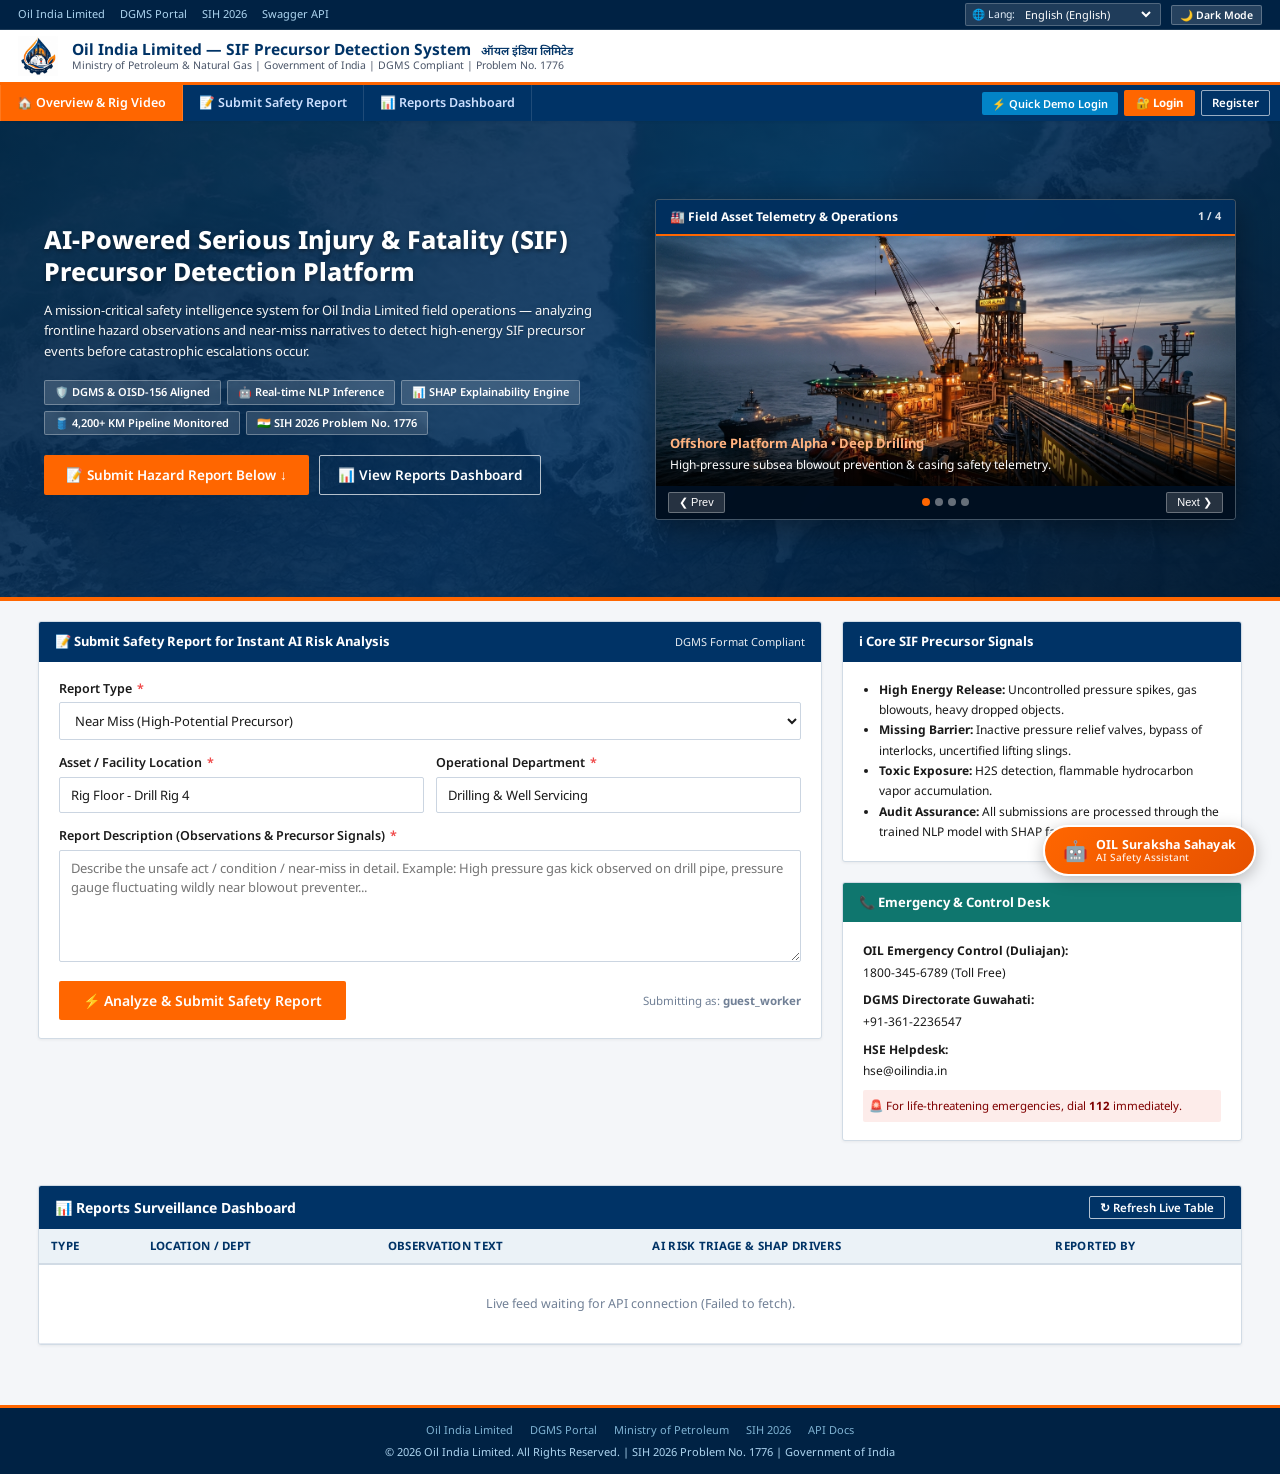
==== commit d924adf1: "Restore SIF reporting console, slim header, video background, operational asset carousel" ====
--- a/frontend/index.html
+++ b/frontend/index.html
@@ -13,14 +13,14 @@
 <body>
 
   <!-- ======================================================================
-       TOP ACCESSIBILITY & UTILITY BAR
+       SLIM GOVERNMENT TOP ACCESSIBILITY BAR (Height ~26px)
        ====================================================================== -->
   <div class="gov-top-bar">
     <div class="top-bar-links">
-      <a href="https://www.oilindia.in" target="_blank" rel="noopener">Oil India Limited Official</a>
+      <a href="https://www.oilindia.in" target="_blank" rel="noopener">Oil India Limited</a>
       <a href="https://dgms.gov.in" target="_blank" rel="noopener">DGMS Portal</a>
-      <a href="https://sih.gov.in" target="_blank" rel="noopener">Smart India Hackathon 2026</a>
-      <a href="http://127.0.0.1:8000/docs" target="_blank" rel="noopener">Swagger API Docs</a>
+      <a href="https://sih.gov.in" target="_blank" rel="noopener">SIH 2026</a>
+      <a href="http://127.0.0.1:8000/docs" target="_blank" rel="noopener">Swagger API</a>
     </div>
 
     <div class="top-bar-controls">
@@ -41,16 +41,15 @@
   </div>
 
   <!-- ======================================================================
-       OFFICIAL GOVERNMENT HEADER
+       SLIM GOVERNMENT HEADER (Height ~52px)
        ====================================================================== -->
   <header class="gov-header">
-    <a href="index.html#home" class="gov-logo-link">
+    <a href="index.html" class="gov-logo-link">
       <img src="../assets/oil_safety_logo.png" alt="Oil India Limited Official Logo" class="logo" onerror="this.src='https://upload.wikimedia.org/wikipedia/en/e/e0/Oil_India_Limited_Logo.png'">
     </a>
     <div class="gov-header-text">
-      <h1>Oil India Limited — SIF Precursor Detection System</h1>
-      <p class="hindi">ऑयल इंडिया लिमिटेड — SIF पूर्वसूचक पहचान प्रणाली</p>
-      <p class="sub">Ministry of Petroleum &amp; Natural Gas | Government of India | DGMS Compliant | Smart India Hackathon 2026 — Problem No. 1776</p>
+      <h1>Oil India Limited — SIF Precursor Detection System <span class="hindi">ऑयल इंडिया लिमिटेड</span></h1>
+      <p class="sub">Ministry of Petroleum &amp; Natural Gas | Government of India | DGMS Compliant | Problem No. 1776</p>
     </div>
     <div class="gov-header-right">
       <img src="https://upload.wikimedia.org/wikipedia/commons/5/55/Emblem_of_India.svg" alt="Emblem of India" class="gov-emblem" onerror="this.style.display='none'">
@@ -58,20 +57,23 @@
   </header>
 
   <!-- ======================================================================
-       PRIMARY NAVIGATION BAR
+       SLIM PRIMARY NAVIGATION BAR (Height ~36px)
        ====================================================================== -->
   <nav class="gov-nav" aria-label="Main Navigation">
     <div class="gov-nav-links">
-      <a href="#home" id="navLinkHome" class="active">🏠 Home</a>
-      <a href="#report" id="navLinkReport" style="display:none;">📝 File Incident Report</a>
-      <a href="#dashboard" id="navLinkDashboard" style="display:none;">📊 Reports Dashboard</a>
+      <a href="#heroOverview" class="active">🏠 Overview &amp; Rig Video</a>
+      <a href="#submitSection">📝 Submit Safety Report</a>
+      <a href="#dashboardSection">📊 Reports Dashboard</a>
     </div>
 
     <div class="gov-nav-right">
-      <!-- Unauthenticated State: Prominent Login & Register Buttons -->
+      <!-- Unauthenticated State: Login & Register Buttons -->
       <div class="nav-auth-buttons">
+        <button class="btn" style="background:#0284C7; color:#fff; padding:4px 10px; font-size:11px;" onclick="quickDemoLogin()" title="Click to auto-authenticate as Field Worker">
+          ⚡ Quick Demo Login
+        </button>
         <a href="login.html" class="btn-nav-login">🔐 Login</a>
-        <a href="register.html" class="btn-nav-register">📝 Register</a>
+        <a href="register.html" class="btn-nav-register">Register</a>
       </div>
 
       <!-- Authenticated State: User Session Badge & Logout -->
@@ -86,289 +88,210 @@
   </nav>
 
   <!-- ======================================================================
-       BREADCRUMB BAR
-       ====================================================================== -->
-  <div class="breadcrumb" aria-label="Breadcrumb">
-    <a href="#home">Home</a> &rsaquo; <span id="breadcrumbCurrent" class="current">Welcome to SIF Precursor Portal</span>
+       CINEMATIC VIDEO BACKGROUND HERO WITH OPERATIONAL CAROUSEL
+       ====================================================================== -->
+  <div class="hero-video-wrapper" id="heroOverview">
+    <!-- Authentic Background Video -->
+    <video class="hero-video-bg" autoplay muted loop playsinline poster="../assets/frame_1409899.jpg">
+      <source src="../assets/hero_background.mp4" type="video/mp4">
+    </video>
+    <div class="hero-video-overlay"></div>
+
+    <div class="hero-content">
+      <!-- Left Column: High-Impact Briefing -->
+      <div class="hero-text">
+        <h2>AI-Powered Serious Injury &amp; Fatality (SIF)<br>Precursor Detection Platform</h2>
+        <p>A mission-critical safety intelligence system for Oil India Limited field operations — analyzing frontline hazard observations and near-miss narratives to detect high-energy SIF precursor events before catastrophic escalations occur.</p>
+        <div class="hero-badges">
+          <span class="hero-badge">🛡️ DGMS &amp; OISD-156 Aligned</span>
+          <span class="hero-badge">🤖 Real-time NLP Inference</span>
+          <span class="hero-badge">📊 SHAP Explainability Engine</span>
+          <span class="hero-badge">🛢️ 4,200+ KM Pipeline Monitored</span>
+          <span class="hero-badge">🇮🇳 SIH 2026 Problem No. 1776</span>
+        </div>
+        <div class="hero-actions">
+          <a href="#submitSection" class="btn btn-primary" style="font-size:13.5px; padding:10px 22px;">
+            📝 Submit Hazard Report Below ↓
+          </a>
+          <a href="#dashboardSection" class="btn btn-ghost" style="font-size:13.5px; padding:9px 18px;">
+            📊 View Reports Dashboard
+          </a>
+        </div>
+      </div>
+
+      <!-- Right Column: Operational Oilfield Carousel -->
+      <div class="oil-carousel-card">
+        <div class="oil-carousel-header">
+          <span>🏭 Field Asset Telemetry &amp; Operations</span>
+          <span id="carouselSlideCounter" style="font-size:11px; opacity:0.85;">1 / 4</span>
+        </div>
+        <div class="carousel-viewport">
+          <!-- Slide 1: Offshore Rig -->
+          <div class="carousel-slide active" data-index="0">
+            <img src="../assets/offshore_oil_rig.jpg" alt="Offshore Oil Rig Operation">
+            <div class="carousel-caption">
+              <h4>Offshore Platform Alpha &bull; Deep Drilling</h4>
+              <p>High-pressure subsea blowout prevention &amp; casing safety telemetry.</p>
+            </div>
+          </div>
+          <!-- Slide 2: Field Safety Inspection -->
+          <div class="carousel-slide" data-index="1">
+            <img src="../assets/field_safety_inspection.jpg" alt="Field Safety Inspection">
+            <div class="carousel-caption">
+              <h4>Rig Floor &bull; DGMS Regulatory Inspection</h4>
+              <p>Certified HSE auditors verifying safety barrier compliance on drilling floor.</p>
+            </div>
+          </div>
+          <!-- Slide 3: Pipeline Sensors -->
+          <div class="carousel-slide" data-index="2">
+            <img src="../assets/pipeline_telemetry_sensors.jpg" alt="Pipeline Telemetry Sensors">
+            <div class="carousel-caption">
+              <h4>Crude Pipeline Sector 4 &bull; SCADA Pressure Grid</h4>
+              <p>Continuous ultrasonic thickness and hydrocarbon leak surveillance.</p>
+            </div>
+          </div>
+          <!-- Slide 4: Control Room -->
+          <div class="carousel-slide" data-index="3">
+            <img src="../assets/safety_control_room.jpg" alt="HSE Operations Control Room">
+            <div class="carousel-caption">
+              <h4>HSE Central Command Room &bull; Duliajan</h4>
+              <p>Real-time machine learning inference and emergency triage desk.</p>
+            </div>
+          </div>
+        </div>
+
+        <!-- Carousel Navigation Controls -->
+        <div class="carousel-controls">
+          <button class="carousel-btn" onclick="prevCarouselSlide()">&#10094; Prev</button>
+          <div class="carousel-indicators">
+            <span class="carousel-dot active" onclick="setCarouselSlide(0)"></span>
+            <span class="carousel-dot" onclick="setCarouselSlide(1)"></span>
+            <span class="carousel-dot" onclick="setCarouselSlide(2)"></span>
+            <span class="carousel-dot" onclick="setCarouselSlide(3)"></span>
+          </div>
+          <button class="carousel-btn" onclick="nextCarouselSlide()">Next &#10095;</button>
+        </div>
+      </div>
+    </div>
   </div>
 
   <!-- ======================================================================
-       MAIN APPLICATION WRAPPER (SPA ROUTING)
+       MAIN CONTENT: RESTORED SIF REPORT SUBMISSION CONSOLE (COMMIT ad25296)
        ====================================================================== -->
   <main class="main-wrapper">
 
-    <!-- ====================================================================
-         PAGE: HOME / LANDING VIEW
-         ==================================================================== -->
-    <section id="page-home" class="page-section active">
-
-      <!-- Hero Banner -->
-      <div class="hero-banner">
-        <div class="hero-text">
-          <h2>AI-Powered Serious Injury &amp; Fatality (SIF)<br>Precursor Detection Platform</h2>
-          <p>An intelligent safety surveillance system engineered for Oil India Limited's upstream drilling rigs, refinery complexes, and pipeline infrastructure — identifying high-energy SIF precursor events from field hazard observations before catastrophic accidents occur.</p>
-          <div class="hero-badges">
-            <span class="hero-badge">🛡️ DGMS &amp; OISD-156 Compliant</span>
-            <span class="hero-badge">🤖 NLP Machine Learning Inference</span>
-            <span class="hero-badge">📊 SHAP Explainable AI</span>
-            <span class="hero-badge">🏭 Upstream &amp; Midstream Telemetry</span>
-            <span class="hero-badge">🇮🇳 SIH 2026 Problem No. 1776</span>
-          </div>
-          <div class="hero-actions">
-            <a href="login.html" class="btn btn-primary">Access Secure Portal →</a>
-            <button class="btn btn-ghost" onclick="document.getElementById('aboutGovSystem').scrollIntoView({behavior:'smooth'})">Explore Safety Guidelines</button>
-          </div>
-        </div>
-      </div>
-
-      <!-- Official Telemetry Statistics -->
-      <div class="stats-row">
-        <div class="stat-card">
-          <div class="sn">4,200+</div>
-          <div class="sl">KM Pipeline Network Monitored</div>
-        </div>
-        <div class="stat-card">
-          <div class="sn">122</div>
-          <div class="sl">Curated Field Hazard Training Records</div>
-        </div>
-        <div class="stat-card">
-          <div class="sn">3 Roles</div>
-          <div class="sl">Field Worker, Safety Officer, Admin</div>
-        </div>
-        <div class="stat-card">
-          <div class="sn">SHAP AI</div>
-          <div class="sl">Explainable Feature Attribution Engine</div>
-        </div>
-      </div>
-
-      <!-- Security & Authorized Access Notice -->
-      <div class="notice-box info">
-        <span>ℹ️</span>
-        <div><strong>Official Platform Notice:</strong> This portal is restricted to authorized personnel of Oil India Limited and regulatory safety inspectors. All incident submissions are legally auditable under the Mines Act, 1952 and DGMS General Regulations. Unauthorized access is punishable under the IT Act, 2000.</div>
-      </div>
-
-      <!-- 3-Column Information Grid -->
-      <div class="info-grid" id="aboutGovSystem">
-        <div class="info-card">
-          <div class="info-card-head">🔬 SIF Precursor Detection Engine</div>
-          <div class="info-card-body">
-            <ul>
-              <li>Analyzes near-miss and unsafe observation narratives in real time.</li>
-              <li>Combines TF-IDF feature weights with high-energy hazard indicators (gas kick, pressure surge, cable fraying).</li>
-              <li>Calculates SIF risk probability score with high-confidence alert triggers.</li>
-              <li>Provides explainable SHAP contribution chips for auditing.</li>
-            </ul>
-          </div>
-        </div>
-
-        <div class="info-card">
-          <div class="info-card-head">👷 Role-Based Workflow</div>
-          <div class="info-card-body">
-            <ul>
-              <li><strong>Field Workers / Drill Crew:</strong> Direct observation logging with real-time text autocomplete assistance.</li>
-              <li><strong>Safety Officers / Auditors:</strong> Full oversight telemetry, risk trend monitoring, and compliance reviews.</li>
-              <li><strong>System Administrators:</strong> Global system audit, user credentials, and model metrics.</li>
-            </ul>
-          </div>
-        </div>
-
-        <div class="info-card">
-          <div class="info-card-head">⚖️ Regulatory Alignment</div>
-          <div class="info-card-body">
-            <ul>
-              <li><strong>DGMS General Regulations 1984:</strong> Mandatory accident and near-miss record keeping.</li>
-              <li><strong>OISD-156:</strong> Standardized Safety Management Systems for petroleum installations.</li>
-              <li><strong>Petroleum Rules 2002:</strong> Safe pipeline transportation &amp; storage protocols.</li>
-              <li>Encrypted role-based database storage with audit logs.</li>
-            </ul>
-          </div>
-        </div>
-      </div>
-
-      <!-- Quick Access Card -->
-      <div class="gov-card">
-        <div class="gov-card-header">
-          <span>⚡ Quick Actions &amp; External Portals</span>
-        </div>
-        <div class="quick-access-bar">
-          <a href="login.html" class="btn btn-primary">🔐 Portal Sign In</a>
-          <a href="register.html" class="btn btn-navy">📝 New Account Application</a>
-          <a href="http://127.0.0.1:8000/docs" target="_blank" rel="noopener" class="btn" style="background:#00695C; color:#fff;">📋 Interactive Swagger API</a>
-          <a href="https://www.oilindia.in/hse/" target="_blank" rel="noopener" class="btn" style="background:#455A64; color:#fff;">🌐 OIL Corporate HSE</a>
-        </div>
-      </div>
-
-    </section>
-
-    <!-- ====================================================================
-         PAGE: FILE INCIDENT REPORT (FIELD WORKERS)
-         ==================================================================== -->
-    <section id="page-report" class="page-section">
-      <div class="page-title">📝 File Incident / Precursor Observation Report</div>
-
-      <!-- Role Warning for Officers/Admins -->
-      <div id="reportRoleNotice" class="notice-box danger" style="display:none;">
-        <span>🚫</span>
-        <div><strong>Oversight Mode:</strong> Safety Officers and System Administrators operate in review mode. Incident report submission is reserved for Field Workers and Drill Crew. Please use the Reports Dashboard for supervisory duties.</div>
-      </div>
-
-      <div class="report-grid">
-        <!-- Main Form Column -->
-        <div>
-          <div class="gov-card">
-            <div class="gov-card-header">
-              <span>Enter Hazard Observation Details</span>
-            </div>
-            <div class="gov-card-body">
-              <div id="reportAlert" class="alert"></div>
-
-              <div class="form-group">
-                <label class="form-label" for="repType">Report Type <span class="required">*</span></label>
-                <select id="repType" class="form-control">
-                  <option value="Near Miss">Near Miss (Precursor Event)</option>
-                  <option value="Hazard Observation">Hazard Observation / Unsafe Condition</option>
-                  <option value="Unsafe Act">Unsafe Act / Operational Violation</option>
-                  <option value="Equipment Failure">Equipment Failure / Pressure Relief Trip</option>
-                  <option value="Leakage">Hydrocarbon / H2S Gas Leakage</option>
-                </select>
-              </div>
-
+    <!-- SUBMIT REPORT SECTION (Directly Accessible On Main Portal) -->
+    <div class="sif-core-grid" id="submitSection">
+      <!-- Submission Form Column -->
+      <div>
+        <div class="gov-card">
+          <div class="gov-card-header">
+            <span>📝 Submit Safety Report for Instant AI Risk Analysis</span>
+            <span style="font-size:11px; font-weight:normal; opacity:0.9;">DGMS Format Compliant</span>
+          </div>
+          <div class="gov-card-body">
+            <div id="reportAlert" class="alert"></div>
+
+            <div class="form-group">
+              <label class="form-label" for="repType">Report Type <span class="required">*</span></label>
+              <select id="repType" class="form-control">
+                <option value="Near Miss">Near Miss (High-Potential Precursor)</option>
+                <option value="Hazard Observation">Hazard Observation / Unsafe Condition</option>
+                <option value="Unsafe Act">Unsafe Act / Operational Deviation</option>
+                <option value="Equipment Failure">Equipment Failure / Pressure Surge Trip</option>
+                <option value="Leakage">Gas / Hydrocarbon Leakage Alert</option>
+              </select>
+            </div>
+
+            <div style="display:grid; grid-template-columns:1fr 1fr; gap:12px;">
               <div class="form-group">
                 <label class="form-label" for="repLocation">Asset / Facility Location <span class="required">*</span></label>
-                <select id="repLocation" class="form-control">
-                  <option value="Duliajan Refinery Complex">Duliajan Refinery Complex (Assam)</option>
-                  <option value="Drilling Rig - Rig Floor">Drilling Rig — Rig Floor</option>
-                  <option value="Offshore Platform Alpha">Offshore Platform Alpha (Bay of Bengal)</option>
-                  <option value="Assam-Barauni Pipeline Sector 4">Assam-Barauni Pipeline Sector 4</option>
-                  <option value="Numaligarh Terminal">Numaligarh Terminal &amp; Pump Station</option>
-                  <option value="Tank Farm - Crude Storage">Tank Farm — Crude Storage</option>
-                  <option value="Gas Compressor Station">Gas Compressor Station</option>
-                  <option value="Workover Rig">Workover Rig</option>
-                </select>
+                <input id="repLocation" class="form-control" placeholder="e.g. Rig Floor, Tank Farm, Duliajan" value="Rig Floor - Drill Rig 4">
               </div>
 
               <div class="form-group">
                 <label class="form-label" for="repDept">Operational Department <span class="required">*</span></label>
-                <select id="repDept" class="form-control">
-                  <option value="Drilling">Drilling &amp; Well Servicing</option>
-                  <option value="Refining">Refining &amp; Petrochemicals</option>
-                  <option value="Pipeline Logistics">Pipeline Logistics &amp; SCADA</option>
-                  <option value="Gas Processing">Gas Processing Operations</option>
-                  <option value="Production">Production &amp; Flow Stations</option>
-                  <option value="Maintenance">Mechanical &amp; Electrical Maintenance</option>
-                  <option value="HSE">HSE &amp; Fire Services</option>
-                  <option value="Logistics">Field Transport &amp; Logistics</option>
-                </select>
+                <input id="repDept" class="form-control" placeholder="e.g. Drilling, Production, HSE" value="Drilling & Well Servicing">
               </div>
-
-              <div class="form-group">
-                <label class="form-label" for="repText">Detailed Narrative &amp; Precursor Signals <span class="required">*</span></label>
-                <textarea id="repText" class="form-control" rows="6"
-                  placeholder="Describe the incident, unsafe act, near-miss, or equipment anomaly in detail. Include location specifics, personnel involved, and any sensory precursor signals (sound, smell, vibration, pressure)..."
-                  oninput="onReportTextInput()"></textarea>
-                <!-- Autocomplete Dropdown -->
-                <div id="suggestBox" class="suggest-dropdown"></div>
-              </div>
-
-              <button class="btn btn-primary btn-block" id="submitReportBtn" onclick="submitIncidentReport()">
-                Submit for AI Risk Classification →
+            </div>
+
+            <div class="form-group">
+              <label class="form-label" for="repText">Report Description (Observations &amp; Precursor Signals) <span class="required">*</span></label>
+              <textarea id="repText" class="form-control" rows="5"
+                placeholder="Describe the unsafe act / condition / near-miss in detail. Example: High pressure gas kick observed on drill pipe, pressure gauge fluctuating wildly near blowout preventer..."
+                oninput="onReportTextInput()"></textarea>
+              <!-- Autocomplete suggestions dropdown -->
+              <div id="suggestBox" class="suggest-dropdown"></div>
+            </div>
+
+            <div style="display:flex; align-items:center; justify-content:space-between; flex-wrap:wrap; gap:10px;">
+              <button class="btn btn-primary" id="submitReportBtn" onclick="submitReportFromPortal()" style="padding:10px 24px; font-size:14px;">
+                ⚡ Analyze &amp; Submit Safety Report
               </button>
-            </div>
-          </div>
-
-          <!-- Prediction Result Card -->
-          <div id="predResultContainer" style="display:none;">
-            <div id="resultBox" class="result-box">
-              <h3 id="resultStatus" style="font-size:15px; margin-bottom:8px;"></h3>
-              <p id="resultProb" style="font-size:13px; color:var(--text-secondary); margin-bottom:12px;"></p>
-              <div>
-                <strong style="font-size:12.5px; color:var(--text-main);">Top SIF Precursor Risk Factors (SHAP Analysis):</strong>
-                <div id="resultFactors" style="margin-top:6px;"></div>
-              </div>
-            </div>
-          </div>
-        </div>
-
-        <!-- Sidebar Column -->
-        <div>
-          <div class="gov-card">
-            <div class="gov-card-header">ℹ️ Reporting Protocols</div>
-            <div class="gov-card-body" style="font-size:12.5px; line-height:1.7;">
-              <ul style="padding-left:16px;">
-                <li>Report <strong>immediately</strong> without delay.</li>
-                <li>State facts observed, avoiding assumptions.</li>
-                <li>Highlight <strong>high-energy hazard factors</strong> (pressure, gas, electrical, gravity).</li>
-                <li>Whistleblower protection is strictly enforced under OIL policy.</li>
-                <li>AI classification assists triage; officer review follows.</li>
-              </ul>
-            </div>
-          </div>
-
-          <div class="gov-card">
-            <div class="gov-card-header" style="background:var(--gov-green);">📞 Emergency Helplines</div>
-            <div class="gov-card-body" style="font-size:12.5px; line-height:1.9;">
-              <div><strong>OIL Control Room (Duliajan):</strong><br>1800-345-6789 (Toll Free)</div>
-              <div style="margin-top:6px;"><strong>DGMS Regional Directorate:</strong><br>+91-361-2236547</div>
-              <div style="margin-top:6px;"><strong>HSE Incident Desk:</strong><br>hse@oilindia.in</div>
-              <div style="margin-top:10px; padding:8px; background:#FDECEA; color:#7F0000; border-radius:2px; font-size:12px;">
-                🚨 For life-threatening emergencies, dial <strong>112</strong> immediately.
-              </div>
-            </div>
-          </div>
-        </div>
-      </div>
-    </section>
+              <span id="authStatusHint" style="font-size:11.5px; color:var(--text-muted);">
+                Submitting as: <strong id="activeUserLabel">field_worker</strong>
+              </span>
+            </div>
+          </div>
+        </div>
+
+        <!-- RESTORED PREDICTION RESULT BOX (Matching Commit ad25296) -->
+        <div id="predictResult" style="display:none;"></div>
+      </div>
+
+      <!-- Sidebar: Guidelines & Regulatory Assistance -->
+      <div>
+        <div class="gov-card">
+          <div class="gov-card-header">ℹ️ Core SIF Precursor Signals</div>
+          <div class="gov-card-body" style="font-size:12px; line-height:1.7;">
+            <ul style="padding-left:16px;">
+              <li><strong>High Energy Release:</strong> Uncontrolled pressure spikes, gas blowouts, heavy dropped objects.</li>
+              <li><strong>Missing Barrier:</strong> Inactive pressure relief valves, bypass of interlocks, uncertified lifting slings.</li>
+              <li><strong>Toxic Exposure:</strong> H2S detection, flammable hydrocarbon vapor accumulation.</li>
+              <li><strong>Audit Assurance:</strong> All submissions are processed through the trained NLP model with SHAP factor verification.</li>
+            </ul>
+          </div>
+        </div>
+
+        <div class="gov-card">
+          <div class="gov-card-header" style="background:#0F766E;">📞 Emergency &amp; Control Desk</div>
+          <div class="gov-card-body" style="font-size:12px; line-height:1.8;">
+            <div><strong>OIL Emergency Control (Duliajan):</strong><br>1800-345-6789 (Toll Free)</div>
+            <div style="margin-top:6px;"><strong>DGMS Directorate Guwahati:</strong><br>+91-361-2236547</div>
+            <div style="margin-top:6px;"><strong>HSE Helpdesk:</strong><br>hse@oilindia.in</div>
+            <div style="margin-top:8px; padding:6px; background:#FDECEA; color:#7F0000; border-radius:2px; font-size:11.5px;">
+              🚨 For life-threatening emergencies, dial <strong>112</strong> immediately.
+            </div>
+          </div>
+        </div>
+      </div>
+    </div>
 
     <!-- ====================================================================
-         PAGE: REPORTS TELEMETRY DASHBOARD
+         REPORTS SURVEILLANCE DASHBOARD (Directly Accessible On Main Portal)
          ==================================================================== -->
-    <section id="page-dashboard" class="page-section">
-      <div class="page-title">📊 Reports Surveillance Dashboard</div>
-
-      <!-- Stats Summary Counters -->
-      <div class="dash-stats-grid">
-        <div class="ds-card">
-          <div class="ds-num" id="statTotalReports">—</div>
-          <div class="ds-label">Total Reports Logged</div>
-        </div>
-        <div class="ds-card risk">
-          <div class="ds-num" id="statHighRiskReports">—</div>
-          <div class="ds-label">SIF Precursor Events Detected (High Risk)</div>
-        </div>
-        <div class="ds-card safe">
-          <div class="ds-num" id="statLowRiskReports">—</div>
-          <div class="ds-label">Low Risk Safety Observations</div>
-        </div>
-      </div>
-
-      <!-- Dashboard Table Card -->
-      <div class="gov-card">
-        <div class="gov-card-header">
-          <span>Live Field Incident Stream</span>
-          <button class="btn btn-ghost" style="padding:4px 12px; font-size:12px;" onclick="loadDashboardReports()">↻ Refresh Live Feed</button>
-        </div>
-        <div class="table-scroll">
-          <table>
-            <thead>
-              <tr>
-                <th>#</th>
-                <th>Type</th>
-                <th>Asset Location</th>
-                <th>Department</th>
-                <th>Hazard Observation</th>
-                <th>AI Risk Triage</th>
-                <th>Confidence</th>
-                <th>Logged By</th>
-                <th>Date &amp; Time</th>
-              </tr>
-            </thead>
-            <tbody id="reportsTableBody">
-              <tr><td colspan="9" class="empty-state">Loading reports from secure database...</td></tr>
-            </tbody>
-          </table>
-        </div>
-      </div>
-    </section>
+    <div class="gov-card" id="dashboardSection">
+      <div class="gov-card-header">
+        <h3 id="dashboardTitle" style="font-size:14px; font-weight:700;">📊 Reports Surveillance Dashboard</h3>
+        <button class="btn btn-ghost" style="padding:3px 10px; font-size:11.5px;" onclick="loadReports()">↻ Refresh Live Table</button>
+      </div>
+      <div class="table-scroll">
+        <table>
+          <thead>
+            <tr>
+              <th>Type</th>
+              <th>Location / Dept</th>
+              <th>Observation Text</th>
+              <th>AI Risk Triage &amp; SHAP Drivers</th>
+              <th>Reported By</th>
+            </tr>
+          </thead>
+          <tbody id="reportsTableBody">
+            <tr><td colspan="5" class="empty-state">Loading reports from secure database...</td></tr>
+          </tbody>
+        </table>
+      </div>
+    </div>
 
   </main>
 
@@ -384,7 +307,7 @@
     </span>
   </button>
 
-  <!-- Floating Chat Window Container -->
+  <!-- Floating Chat Window -->
   <div id="oilChatbotWindow" class="oil-chatbot-window" role="dialog" aria-label="Safety AI Assistant Chat">
     <div class="chatbot-header">
       <div class="chatbot-header-info">
@@ -394,52 +317,45 @@
           <p><span class="status-dot"></span> Online &bull; DGMS &amp; SIF AI Safety</p>
         </div>
       </div>
-      <button class="chatbot-close-btn" onclick="toggleChatbot(false)" aria-label="Close Chat Window">&times;</button>
-    </div>
-
-    <!-- Quick Questions Chips -->
+      <button class="chatbot-close-btn" onclick="toggleChatbot(false)">&times;</button>
+    </div>
+
     <div class="chatbot-quick-prompts">
       <button class="quick-chip" data-query="What is a SIF Precursor?">What is SIF?</button>
       <button class="quick-chip" data-query="How to report gas leak?">Gas Leak Rule</button>
-      <button class="quick-chip" data-query="How to file report?">Filing Steps</button>
       <button class="quick-chip" data-query="Emergency numbers">Helpline</button>
     </div>
 
-    <!-- Chat Messages Stream -->
     <div id="chatbotMessagesStream" class="chatbot-messages">
       <div class="chat-msg bot">
         <div class="chat-bubble">
-          Namaste! I am <strong>OIL Suraksha Sahayak</strong>, your AI safety assistant. Ask me anything regarding SIF precursor hazards, DGMS compliance rules, gas leak procedures, or reporting protocols!
+          Namaste! I am <strong>OIL Suraksha Sahayak</strong>, your AI safety assistant. Ask me anything about SIF precursor indicators, DGMS reporting guidelines, or gas leak protocols!
         </div>
         <div class="chat-time">Just now</div>
       </div>
     </div>
 
-    <!-- Chat Input Form -->
     <form id="chatbotForm" class="chatbot-input-bar">
-      <input type="text" id="chatbotInput" class="chatbot-input" placeholder="Type your safety query in English or Hindi..." autocomplete="off">
-      <button type="submit" class="chatbot-send-btn" aria-label="Send Message">➤</button>
+      <input type="text" id="chatbotInput" class="chatbot-input" placeholder="Ask your safety question..." autocomplete="off">
+      <button type="submit" class="chatbot-send-btn">➤</button>
     </form>
   </div>
 
   <!-- ======================================================================
-       OFFICIAL GOVERNMENT FOOTER
+       SLIM GOVERNMENT FOOTER
        ====================================================================== -->
   <footer class="gov-footer">
     <div class="footer-links">
       <a href="https://www.oilindia.in" target="_blank" rel="noopener">Oil India Limited</a>
       <a href="https://dgms.gov.in" target="_blank" rel="noopener">DGMS Portal</a>
-      <a href="https://petroleum.nic.in" target="_blank" rel="noopener">Ministry of Petroleum &amp; Natural Gas</a>
-      <a href="https://sih.gov.in" target="_blank" rel="noopener">Smart India Hackathon 2026</a>
-      <a href="http://127.0.0.1:8000/docs" target="_blank" rel="noopener">API Documentation</a>
-    </div>
-    <div>&copy; 2026 Oil India Limited. All Rights Reserved. | SIH 2026 Problem Statement No. 1776</div>
-    <div style="margin-top:4px; font-size:11px; opacity:0.8;">
-      Official Government Portal. Unauthorized access is strictly prohibited under the Information Technology Act, 2000.
-    </div>
+      <a href="https://petroleum.nic.in" target="_blank" rel="noopener">Ministry of Petroleum</a>
+      <a href="https://sih.gov.in" target="_blank" rel="noopener">SIH 2026</a>
+      <a href="http://127.0.0.1:8000/docs" target="_blank" rel="noopener">API Docs</a>
+    </div>
+    <div>&copy; 2026 Oil India Limited. All Rights Reserved. | SIH 2026 Problem No. 1776 | Government of India</div>
   </footer>
 
-  <!-- Scripts: Modular Separation -->
+  <!-- Scripts -->
   <script src="js/auth.js"></script>
   <script src="js/translate.js"></script>
   <script src="js/chatbot.js"></script>
--- a/frontend/css/style.css
+++ b/frontend/css/style.css
@@ -10,34 +10,34 @@
   --gov-orange: #FF6600;
   --gov-orange-hover: #E65C00;
   --gov-maroon: #8B0000;
-  --gov-green: #2E7D32;
-  --gov-red: #C62828;
+  --gov-green: #22C55E;
+  --gov-red: #EF4444;
   --gov-sky: #1A73E8;
 
-  --bg-body: #F0F2F5;
+  --bg-body: #F4F6F9;
   --bg-card: #FFFFFF;
-  --bg-subtle: #E8EEF5;
+  --bg-subtle: #EBF2F7;
   --bg-header: #FFFFFF;
   --bg-nav: #003366;
   --bg-nav-hover: #FF6600;
-  --bg-footer: #003366;
-  --bg-table-head: #E8EEF5;
+  --bg-footer: #002244;
+  --bg-table-head: #EBF2F7;
 
   --text-main: #1A1A1A;
-  --text-secondary: #555555;
-  --text-muted: #777777;
+  --text-secondary: #4A5568;
+  --text-muted: #718096;
   --text-on-dark: #FFFFFF;
   --text-link: #003366;
   --text-accent: #003366;
 
-  --border-card: #CDD7E0;
-  --border-subtle: #D0DCE8;
-  --border-input: #B0BEC5;
+  --border-card: #D1DBE5;
+  --border-subtle: #E2E8F0;
+  --border-input: #CBD5E1;
   --border-accent: #003366;
 
-  --shadow-sm: 0 1px 3px rgba(0,0,0,0.08);
-  --shadow-md: 0 2px 8px rgba(0,0,0,0.10);
-  --shadow-lg: 0 8px 24px rgba(0,0,0,0.15);
+  --shadow-sm: 0 1px 3px rgba(0,0,0,0.06);
+  --shadow-md: 0 2px 8px rgba(0,0,0,0.08);
+  --shadow-lg: 0 8px 24px rgba(0,0,0,0.12);
 }
 
 /* Dark Mode Theme Variables */
@@ -45,22 +45,22 @@
   --bg-body: #0B192C;
   --bg-card: #1E293B;
   --bg-subtle: #152238;
-  --bg-header: #111E33;
+  --bg-header: #0F172A;
   --bg-nav: #081426;
   --bg-nav-hover: #E65C00;
   --bg-footer: #081426;
   --bg-table-head: #1A2840;
 
-  --text-main: #F1F5F9;
+  --text-main: #F8FAFC;
   --text-secondary: #CBD5E1;
   --text-muted: #94A3B8;
   --text-on-dark: #FFFFFF;
   --text-link: #60A5FA;
   --text-accent: #93C5FD;
 
-  --border-card: #27374D;
+  --border-card: #334155;
   --border-subtle: #1E2E48;
-  --border-input: #334155;
+  --border-input: #475569;
   --border-accent: #60A5FA;
 
   --shadow-sm: 0 1px 3px rgba(0,0,0,0.3);
@@ -76,38 +76,39 @@
 }
 
 body {
-  font-family: "Noto Sans", Arial, sans-serif;
-  font-size: 14px;
+  font-family: "Noto Sans", -apple-system, BlinkMacSystemFont, "Segoe UI", Roboto, Arial, sans-serif;
+  font-size: 13.5px;
   line-height: 1.5;
   background-color: var(--bg-body);
   color: var(--text-main);
   min-height: 100vh;
   display: flex;
   flex-direction: column;
-  transition: background-color 0.25s ease, color 0.25s ease;
+  transition: background-color 0.2s ease, color 0.2s ease;
 }
 
 /* ==========================================================================
-   TOP ACCESSIBILITY & UTILITY BAR
+   SLIM TOP UTILITY & ACCESSIBILITY BAR (Compact ~26px)
    ========================================================================== */
 .gov-top-bar {
   background: var(--gov-navy-dark);
   color: #B0C8E8;
-  font-size: 11.5px;
-  padding: 4px 20px;
+  font-size: 11px;
+  padding: 3px 18px;
   display: flex;
   align-items: center;
   justify-content: space-between;
   flex-wrap: wrap;
-  gap: 10px;
-  border-bottom: 1px solid rgba(255,255,255,0.1);
+  gap: 8px;
+  border-bottom: 1px solid rgba(255,255,255,0.12);
+  min-height: 26px;
 }
 
 .top-bar-links a {
   color: #AED6F1;
   text-decoration: none;
   margin-right: 12px;
-  transition: color 0.15s;
+  font-size: 11px;
 }
 
 .top-bar-links a:hover {
@@ -118,34 +119,33 @@
 .top-bar-controls {
   display: flex;
   align-items: center;
-  gap: 12px;
-}
-
-/* Language Dropdown Selector */
+  gap: 10px;
+}
+
 .lang-select-wrapper {
   display: flex;
   align-items: center;
-  gap: 5px;
+  gap: 4px;
   background: rgba(255,255,255,0.12);
-  border: 1px solid rgba(255,255,255,0.25);
-  border-radius: 3px;
-  padding: 2px 6px;
+  border: 1px solid rgba(255,255,255,0.22);
+  border-radius: 2px;
+  padding: 1px 6px;
 }
 
 .lang-select-wrapper label {
   color: #E0EBF7;
-  font-size: 11px;
+  font-size: 10.5px;
 }
 
 .lang-select {
   background: transparent;
   color: #FFFFFF;
   border: none;
-  font-size: 11.5px;
+  font-size: 11px;
   font-family: inherit;
   cursor: pointer;
   outline: none;
-  padding: 2px 4px;
+  padding: 1px 2px;
 }
 
 .lang-select option {
@@ -153,20 +153,18 @@
   color: #FFFFFF;
 }
 
-/* Dark Mode Switch Button */
 .btn-theme-toggle {
   background: rgba(255,255,255,0.15);
-  border: 1px solid rgba(255,255,255,0.3);
-  color: #FFFFFF;
-  padding: 3px 10px;
-  font-size: 11px;
+  border: 1px solid rgba(255,255,255,0.25);
+  color: #FFFFFF;
+  padding: 2px 8px;
+  font-size: 10.5px;
   font-weight: 600;
-  border-radius: 3px;
+  border-radius: 2px;
   cursor: pointer;
   display: flex;
   align-items: center;
   gap: 4px;
-  transition: background 0.2s;
   font-family: inherit;
 }
 
@@ -175,17 +173,18 @@
 }
 
 /* ==========================================================================
-   OFFICIAL GOVERNMENT HEADER
+   SLIM GOVERNMENT HEADER (Reduced from 110px to ~55px)
    ========================================================================== */
 .gov-header {
   background-color: var(--bg-header);
-  border-bottom: 5px solid var(--gov-orange);
-  padding: 12px 24px;
-  display: flex;
-  align-items: center;
-  gap: 18px;
+  border-bottom: 3px solid var(--gov-orange);
+  padding: 6px 18px;
+  display: flex;
+  align-items: center;
+  gap: 14px;
   box-shadow: var(--shadow-sm);
-  transition: background-color 0.25s ease;
+  transition: background-color 0.2s ease;
+  min-height: 52px;
 }
 
 .gov-logo-link {
@@ -195,10 +194,9 @@
 }
 
 .gov-header img.logo {
-  height: 68px;
+  height: 40px;
   width: auto;
   object-fit: contain;
-  border-radius: 2px;
 }
 
 .gov-header-text {
@@ -206,52 +204,52 @@
 }
 
 .gov-header-text h1 {
-  font-size: 19px;
+  font-size: 15.5px;
   font-weight: 700;
   color: var(--text-accent);
-  line-height: 1.25;
+  line-height: 1.2;
 }
 
 .gov-header-text .hindi {
   font-family: "Noto Sans Devanagari", sans-serif;
-  font-size: 13.5px;
+  font-size: 11.5px;
   color: var(--text-accent);
-  margin-top: 1px;
+  display: inline-block;
+  margin-left: 6px;
   font-weight: 600;
 }
 
 .gov-header-text .sub {
-  font-size: 11.5px;
+  font-size: 10.5px;
   color: var(--text-secondary);
-  margin-top: 3px;
-  line-height: 1.35;
+  line-height: 1.25;
 }
 
 .gov-header-right {
   display: flex;
   align-items: center;
-  gap: 14px;
+  gap: 10px;
   margin-left: auto;
 }
 
 .gov-emblem {
-  height: 60px;
+  height: 38px;
   width: auto;
   object-fit: contain;
 }
 
 /* ==========================================================================
-   PRIMARY NAVIGATION BAR
+   SLIM NAVIGATION BAR (Height ~36px)
    ========================================================================== */
 .gov-nav {
   background-color: var(--bg-nav);
   display: flex;
   align-items: stretch;
   box-shadow: var(--shadow-sm);
-  overflow-x: auto;
   position: sticky;
   top: 0;
   z-index: 100;
+  min-height: 36px;
 }
 
 .gov-nav-links {
@@ -262,14 +260,14 @@
 .gov-nav-links a {
   color: #CCE0FF;
   text-decoration: none;
-  padding: 12px 20px;
-  font-size: 13.5px;
+  padding: 8px 16px;
+  font-size: 12.5px;
   font-weight: 600;
   border-right: 1px solid rgba(255,255,255,0.12);
   transition: background-color 0.15s, color 0.15s;
   display: inline-flex;
   align-items: center;
-  gap: 6px;
+  gap: 5px;
   white-space: nowrap;
 }
 
@@ -287,26 +285,24 @@
   margin-left: auto;
   display: flex;
   align-items: center;
-  padding-right: 12px;
+  padding-right: 10px;
   gap: 8px;
 }
 
-/* Top Login & Register Buttons in Nav */
 .nav-auth-buttons {
   display: flex;
   align-items: center;
-  gap: 8px;
+  gap: 6px;
 }
 
 .btn-nav-login {
   background: var(--gov-orange);
   color: #FFFFFF !important;
-  padding: 7px 16px !important;
-  font-size: 12.5px !important;
+  padding: 4px 12px !important;
+  font-size: 11.5px !important;
   font-weight: 700 !important;
-  border-radius: 3px;
+  border-radius: 2px;
   text-decoration: none;
-  transition: background 0.2s;
   border: none !important;
 }
 
@@ -317,42 +313,39 @@
 .btn-nav-register {
   background: transparent;
   color: #FFFFFF !important;
-  border: 1.5px solid rgba(255,255,255,0.7) !important;
-  padding: 5.5px 14px !important;
-  font-size: 12.5px !important;
+  border: 1px solid rgba(255,255,255,0.6) !important;
+  padding: 3.5px 10px !important;
+  font-size: 11.5px !important;
   font-weight: 600 !important;
-  border-radius: 3px;
+  border-radius: 2px;
   text-decoration: none;
-  transition: all 0.2s;
 }
 
 .btn-nav-register:hover {
   background: rgba(255,255,255,0.15) !important;
-  border-color: #FFFFFF !important;
-}
-
-/* User logged-in session bar in Nav */
+}
+
 .nav-user-session {
   display: none;
   align-items: center;
-  gap: 10px;
+  gap: 8px;
 }
 
 .user-badge {
   color: #AED6F1;
-  font-size: 12px;
-  padding: 0 10px;
-  display: flex;
-  align-items: center;
-  gap: 6px;
+  font-size: 11.5px;
+  padding: 0 6px;
+  display: flex;
+  align-items: center;
+  gap: 5px;
 }
 
 .user-role-tag {
   background: rgba(255,255,255,0.2);
   color: #FFFFFF;
-  padding: 2px 7px;
-  border-radius: 2px;
-  font-size: 11px;
+  padding: 1px 5px;
+  border-radius: 2px;
+  font-size: 10px;
   font-weight: 700;
   text-transform: uppercase;
 }
@@ -361,13 +354,12 @@
   background: var(--gov-maroon);
   color: #FFFFFF;
   border: none;
-  padding: 6px 14px;
-  font-size: 12px;
+  padding: 4px 10px;
+  font-size: 11px;
   font-weight: 600;
   cursor: pointer;
-  border-radius: 3px;
+  border-radius: 2px;
   font-family: inherit;
-  transition: background 0.2s;
 }
 
 .btn-nav-logout:hover {
@@ -375,42 +367,221 @@
 }
 
 /* ==========================================================================
-   BREADCRUMB BAR
+   FULL-SCREEN / CINEMATIC VIDEO HERO & CAROUSEL
    ========================================================================== */
-.breadcrumb {
-  background-color: var(--bg-subtle);
-  border-bottom: 1px solid var(--border-subtle);
-  padding: 7px 24px;
+.hero-video-wrapper {
+  position: relative;
+  width: 100%;
+  min-height: 480px;
+  max-height: 580px;
+  overflow: hidden;
+  background-color: #001A33;
+  display: flex;
+  flex-direction: column;
+  justify-content: center;
+  border-bottom: 4px solid var(--gov-orange);
+}
+
+.hero-video-bg {
+  position: absolute;
+  top: 50%;
+  left: 50%;
+  min-width: 100%;
+  min-height: 100%;
+  width: auto;
+  height: auto;
+  transform: translate(-50%, -50%);
+  object-fit: cover;
+  z-index: 1;
+  opacity: 0.55;
+  filter: contrast(1.1) brightness(0.85);
+}
+
+.hero-video-overlay {
+  position: absolute;
+  top: 0;
+  left: 0;
+  right: 0;
+  bottom: 0;
+  background: linear-gradient(135deg, rgba(0, 34, 68, 0.82) 0%, rgba(0, 51, 102, 0.72) 50%, rgba(0, 26, 51, 0.90) 100%);
+  z-index: 2;
+}
+
+.hero-content {
+  position: relative;
+  z-index: 3;
+  max-width: 1240px;
+  width: 100%;
+  margin: 0 auto;
+  padding: 30px 24px;
+  color: #FFFFFF;
+  display: grid;
+  grid-template-columns: 1fr 1fr;
+  gap: 30px;
+  align-items: center;
+}
+
+.hero-text h2 {
+  font-size: 25px;
+  font-weight: 800;
+  line-height: 1.3;
+  margin-bottom: 12px;
+  text-shadow: 0 2px 4px rgba(0,0,0,0.4);
+}
+
+.hero-text p {
+  font-size: 13px;
+  line-height: 1.6;
+  opacity: 0.95;
+  margin-bottom: 18px;
+  text-shadow: 0 1px 2px rgba(0,0,0,0.3);
+}
+
+.hero-badges {
+  display: flex;
+  flex-wrap: wrap;
+  gap: 6px;
+  margin-bottom: 20px;
+}
+
+.hero-badge {
+  background: rgba(255,255,255,0.15);
+  border: 1px solid rgba(255,255,255,0.3);
+  padding: 3px 10px;
+  border-radius: 2px;
+  font-size: 11px;
+  font-weight: 600;
+  backdrop-filter: blur(4px);
+}
+
+.hero-actions {
+  display: flex;
+  flex-wrap: wrap;
+  gap: 10px;
+}
+
+/* ==========================================================================
+   OIL OPERATIONS CAROUSEL
+   ========================================================================== */
+.oil-carousel-card {
+  background: rgba(0, 20, 40, 0.7);
+  border: 1px solid rgba(255,255,255,0.25);
+  border-radius: 4px;
+  overflow: hidden;
+  box-shadow: 0 8px 32px rgba(0,0,0,0.4);
+  backdrop-filter: blur(8px);
+}
+
+.oil-carousel-header {
+  background: rgba(0, 51, 102, 0.85);
+  padding: 8px 14px;
   font-size: 12px;
-  color: var(--text-secondary);
-}
-
-.breadcrumb a {
-  color: var(--text-link);
-  text-decoration: none;
-}
-
-.breadcrumb a:hover {
-  text-decoration: underline;
-}
-
-.breadcrumb span.current {
-  color: var(--text-accent);
   font-weight: 700;
+  color: #FFFFFF;
+  border-bottom: 2px solid var(--gov-orange);
+  display: flex;
+  align-items: center;
+  justify-content: space-between;
+}
+
+.carousel-viewport {
+  position: relative;
+  width: 100%;
+  height: 250px;
+  overflow: hidden;
+}
+
+.carousel-slide {
+  position: absolute;
+  top: 0;
+  left: 0;
+  width: 100%;
+  height: 100%;
+  opacity: 0;
+  transition: opacity 0.5s ease-in-out;
+  pointer-events: none;
+}
+
+.carousel-slide.active {
+  opacity: 1;
+  pointer-events: auto;
+}
+
+.carousel-slide img {
+  width: 100%;
+  height: 100%;
+  object-fit: cover;
+}
+
+.carousel-caption {
+  position: absolute;
+  bottom: 0;
+  left: 0;
+  right: 0;
+  background: linear-gradient(transparent, rgba(0, 0, 0, 0.85));
+  color: #FFFFFF;
+  padding: 12px 14px;
+  font-size: 12px;
+}
+
+.carousel-caption h4 {
+  font-size: 13px;
+  font-weight: 700;
+  color: #FFB380;
+  margin-bottom: 2px;
+}
+
+.carousel-controls {
+  display: flex;
+  align-items: center;
+  justify-content: space-between;
+  padding: 6px 12px;
+  background: rgba(0, 15, 30, 0.9);
+  font-size: 11px;
+}
+
+.carousel-btn {
+  background: rgba(255,255,255,0.15);
+  color: #FFFFFF;
+  border: 1px solid rgba(255,255,255,0.3);
+  padding: 3px 10px;
+  cursor: pointer;
+  border-radius: 2px;
+  font-size: 11px;
+}
+
+.carousel-btn:hover {
+  background: var(--gov-orange);
+}
+
+.carousel-indicators {
+  display: flex;
+  gap: 5px;
+}
+
+.carousel-dot {
+  width: 8px;
+  height: 8px;
+  border-radius: 50%;
+  background: rgba(255,255,255,0.4);
+  cursor: pointer;
+}
+
+.carousel-dot.active {
+  background: var(--gov-orange);
 }
 
 /* ==========================================================================
-   MAIN CONTENT WRAPPER
+   MAIN CONTENT & RESTORED SIF REPORT SUBMISSION (COMMIT ad25296 MATCH)
    ========================================================================== */
 .main-wrapper {
   max-width: 1240px;
   width: 100%;
-  margin: 22px auto;
-  padding: 0 20px 40px;
+  margin: 20px auto 40px;
+  padding: 0 18px;
   flex: 1;
 }
 
-/* Page Section Container (SPA Routing) */
 .page-section {
   display: none;
 }
@@ -425,22 +596,29 @@
   to { opacity: 1; transform: translateY(0); }
 }
 
-/* Page Titles */
-.page-title {
-  font-size: 18px;
+/* Section Header Bar */
+.section-header-bar {
+  background-color: var(--gov-navy);
+  color: #FFFFFF;
+  padding: 10px 18px;
+  font-size: 14.5px;
   font-weight: 700;
-  color: var(--text-accent);
-  border-bottom: 2px solid var(--border-accent);
-  padding-bottom: 8px;
-  margin-bottom: 18px;
-  display: flex;
-  align-items: center;
-  gap: 10px;
-}
-
-/* ==========================================================================
-   CARDS & COMMON COMPONENTS
-   ========================================================================== */
+  border-radius: 3px 3px 0 0;
+  border-bottom: 3px solid var(--gov-orange);
+  display: flex;
+  align-items: center;
+  justify-content: space-between;
+}
+
+/* Grid for Submission Form + Telemetry */
+.sif-core-grid {
+  display: grid;
+  grid-template-columns: 1fr 400px;
+  gap: 20px;
+  align-items: start;
+  margin-bottom: 24px;
+}
+
 .gov-card {
   background-color: var(--bg-card);
   border: 1px solid var(--border-card);
@@ -448,14 +626,14 @@
   box-shadow: var(--shadow-sm);
   margin-bottom: 20px;
   overflow: hidden;
-  transition: background-color 0.25s ease, border-color 0.25s ease;
+  transition: background-color 0.2s ease, border-color 0.2s ease;
 }
 
 .gov-card-header {
   background-color: var(--gov-navy);
   color: #FFFFFF;
-  padding: 12px 18px;
-  font-size: 13.5px;
+  padding: 10px 16px;
+  font-size: 13px;
   font-weight: 700;
   display: flex;
   align-items: center;
@@ -463,116 +641,30 @@
 }
 
 .gov-card-body {
-  padding: 20px 22px;
-}
-
-/* Notice & Alert Boxes */
-.notice-box {
-  padding: 12px 16px;
-  border-radius: 3px;
-  margin-bottom: 18px;
-  font-size: 13px;
-  display: flex;
-  align-items: flex-start;
-  gap: 10px;
-  line-height: 1.5;
-}
-
-.notice-box.info {
-  background-color: #DBEEFF;
-  border-left: 4px solid #1A73E8;
-  color: #003366;
-}
-
-body.dark-mode .notice-box.info {
-  background-color: #132A4A;
-  border-left-color: #38BDF8;
-  color: #BAE6FD;
-}
-
-.notice-box.warning {
-  background-color: #FFF8E1;
-  border-left: 4px solid #F9A825;
-  color: #5F4200;
-}
-
-body.dark-mode .notice-box.warning {
-  background-color: #382A0F;
-  border-left-color: #FBBF24;
-  color: #FDE68A;
-}
-
-.notice-box.danger {
-  background-color: #FDECEA;
-  border-left: 4px solid #C62828;
-  color: #7F0000;
-}
-
-body.dark-mode .notice-box.danger {
-  background-color: #3E1616;
-  border-left-color: #F87171;
-  color: #FECACA;
-}
-
-.notice-box.success {
-  background-color: #E8F5E9;
-  border-left: 4px solid #2E7D32;
-  color: #1B5E20;
-}
-
-body.dark-mode .notice-box.success {
-  background-color: #123318;
-  border-left-color: #4ADE80;
-  color: #BBF7D0;
-}
-
-/* Alert messages (Form submission) */
-.alert {
-  padding: 10px 14px;
-  margin-bottom: 14px;
-  font-size: 13px;
-  display: none;
-  border-left: 4px solid;
-  border-radius: 2px;
-}
-
-.alert.show {
-  display: block;
-}
-
-.alert-success {
-  background-color: #E8F5E9;
-  border-color: #2E7D32;
-  color: #1B5E20;
-}
-
-.alert-error {
-  background-color: #FDECEA;
-  border-color: #C62828;
-  color: #7F0000;
+  padding: 18px 20px;
 }
 
 /* Form Controls */
 .form-group {
-  margin-bottom: 16px;
+  margin-bottom: 14px;
 }
 
 .form-label {
   display: block;
-  font-size: 13px;
+  font-size: 12.5px;
   font-weight: 600;
   color: var(--text-main);
-  margin-bottom: 6px;
+  margin-bottom: 4px;
 }
 
 .form-label .required {
   color: var(--gov-red);
-  margin-left: 3px;
+  margin-left: 2px;
 }
 
 .form-control {
   width: 100%;
-  padding: 9px 12px;
+  padding: 8px 11px;
   border: 1px solid var(--border-input);
   background-color: var(--bg-card);
   color: var(--text-main);
@@ -585,12 +677,12 @@
 .form-control:focus {
   outline: none;
   border-color: var(--gov-navy);
-  box-shadow: 0 0 0 3px rgba(0,51,102,0.15);
+  box-shadow: 0 0 0 3px rgba(0,51,102,0.12);
 }
 
 body.dark-mode .form-control:focus {
   border-color: #60A5FA;
-  box-shadow: 0 0 0 3px rgba(96,165,250,0.25);
+  box-shadow: 0 0 0 3px rgba(96,165,250,0.2);
 }
 
 select.form-control {
@@ -600,267 +692,10 @@
 
 textarea.form-control {
   resize: vertical;
-  line-height: 1.5;
-}
-
-/* Standard Buttons */
-.btn {
-  display: inline-flex;
-  align-items: center;
-  justify-content: center;
-  gap: 6px;
-  padding: 9px 20px;
-  font-size: 13.5px;
-  font-weight: 600;
-  border-radius: 2px;
-  cursor: pointer;
-  font-family: inherit;
-  border: none;
-  transition: background 0.15s, transform 0.1s;
-  text-decoration: none;
-}
-
-.btn-primary {
-  background-color: var(--gov-orange);
-  color: #FFFFFF;
-}
-
-.btn-primary:hover {
-  background-color: var(--gov-orange-hover);
-}
-
-.btn-navy {
-  background-color: var(--gov-navy);
-  color: #FFFFFF;
-}
-
-.btn-navy:hover {
-  background-color: var(--gov-navy-dark);
-}
-
-.btn-ghost {
-  background: transparent;
-  color: #FFFFFF;
-  border: 1.5px solid rgba(255,255,255,0.7);
-}
-
-.btn-ghost:hover {
-  background: rgba(255,255,255,0.12);
-  border-color: #FFFFFF;
-}
-
-.btn-block {
-  width: 100%;
-}
-
-.btn:disabled {
-  background-color: #999999 !important;
-  cursor: not-allowed;
-}
-
-/* ==========================================================================
-   LANDING / HOME PAGE STYLES
-   ========================================================================== */
-.hero-banner {
-  background: linear-gradient(135deg, #002B54 0%, #003366 50%, #004D99 100%);
-  color: #FFFFFF;
-  padding: 38px 36px 34px;
-  border-radius: 3px;
-  margin-bottom: 22px;
-  box-shadow: var(--shadow-md);
-}
-
-.hero-text h2 {
-  font-size: 24px;
-  font-weight: 700;
-  line-height: 1.35;
-  margin-bottom: 12px;
-}
-
-.hero-text p {
-  font-size: 13.5px;
-  opacity: 0.92;
-  line-height: 1.65;
-  max-width: 680px;
-  margin-bottom: 18px;
-}
-
-.hero-badges {
-  display: flex;
-  flex-wrap: wrap;
-  gap: 8px;
-  margin-bottom: 24px;
-}
-
-.hero-badge {
-  background: rgba(255,255,255,0.12);
-  border: 1px solid rgba(255,255,255,0.3);
-  padding: 4px 12px;
-  border-radius: 2px;
-  font-size: 11.5px;
-  font-weight: 600;
-  letter-spacing: 0.3px;
-}
-
-.hero-actions {
-  display: flex;
-  flex-wrap: wrap;
-  gap: 12px;
-}
-
-/* Stats Row */
-.stats-row {
-  display: grid;
-  grid-template-columns: repeat(4, 1fr);
-  gap: 16px;
-  margin-bottom: 22px;
-}
-
-.stat-card {
-  background-color: var(--bg-card);
-  border-top: 4px solid var(--gov-navy);
-  padding: 16px 20px;
-  border-radius: 2px;
-  box-shadow: var(--shadow-sm);
-  border-left: 1px solid var(--border-card);
-  border-right: 1px solid var(--border-card);
-  border-bottom: 1px solid var(--border-card);
-  transition: transform 0.15s, background-color 0.25s;
-}
-
-body.dark-mode .stat-card {
-  border-top-color: #60A5FA;
-}
-
-.stat-card .sn {
-  font-size: 27px;
-  font-weight: 700;
-  color: var(--text-accent);
-}
-
-.stat-card .sl {
-  font-size: 12px;
-  color: var(--text-secondary);
-  margin-top: 4px;
-}
-
-/* 3-Column Info Grid */
-.info-grid {
-  display: grid;
-  grid-template-columns: repeat(3, 1fr);
-  gap: 16px;
-  margin-bottom: 22px;
-}
-
-.info-card {
-  background-color: var(--bg-card);
-  border: 1px solid var(--border-card);
-  border-radius: 2px;
-  box-shadow: var(--shadow-sm);
-  overflow: hidden;
-}
-
-.info-card-head {
-  background-color: var(--gov-navy);
-  color: #FFFFFF;
-  padding: 10px 16px;
-  font-size: 13px;
-  font-weight: 700;
-  display: flex;
-  align-items: center;
-  gap: 8px;
-}
-
-.info-card-body {
-  padding: 16px 18px;
-}
-
-.info-card-body ul {
-  padding-left: 18px;
-}
-
-.info-card-body li {
-  font-size: 12.5px;
-  color: var(--text-secondary);
-  margin-bottom: 7px;
-  line-height: 1.5;
-}
-
-/* Quick Access Links Card */
-.quick-access-bar {
-  display: flex;
-  flex-wrap: wrap;
-  gap: 12px;
-  padding: 16px 18px;
-  background-color: var(--bg-card);
-}
-
-/* ==========================================================================
-   STANDALONE AUTH PAGES (LOGIN & REGISTER)
-   ========================================================================== */
-.auth-page-wrapper {
-  max-width: 520px;
-  margin: 10px auto 40px;
-}
-
-.auth-card {
-  background-color: var(--bg-card);
-  border: 1px solid var(--border-card);
-  box-shadow: var(--shadow-md);
-  border-radius: 3px;
-  padding: 30px 34px;
-}
-
-.auth-header {
-  text-align: center;
-  margin-bottom: 22px;
-}
-
-.auth-header .auth-icon {
-  font-size: 32px;
-  margin-bottom: 8px;
-}
-
-.auth-header h2 {
-  font-size: 20px;
-  font-weight: 700;
-  color: var(--text-accent);
-}
-
-.auth-header p {
-  font-size: 12.5px;
-  color: var(--text-secondary);
-  margin-top: 4px;
-}
-
-.auth-footer {
-  margin-top: 18px;
-  text-align: center;
-  font-size: 12.5px;
-  color: var(--text-secondary);
-}
-
-.auth-footer a {
-  color: var(--text-link);
-  font-weight: 600;
-  text-decoration: none;
-}
-
-.auth-footer a:hover {
-  text-decoration: underline;
-}
-
-/* ==========================================================================
-   REPORT FILING PAGE
-   ========================================================================== */
-.report-grid {
-  display: grid;
-  grid-template-columns: 1fr 340px;
-  gap: 22px;
-  align-items: start;
-}
-
-/* Autocomplete Suggestion Dropdown */
+  line-height: 1.45;
+}
+
+/* Autocomplete Dropdown */
 .suggest-dropdown {
   border: 1px solid var(--border-input);
   border-top: none;
@@ -873,8 +708,8 @@
 }
 
 .suggest-option {
-  padding: 8px 14px;
-  font-size: 12.5px;
+  padding: 7px 12px;
+  font-size: 12px;
   cursor: pointer;
   color: var(--text-main);
   border-bottom: 1px solid var(--border-subtle);
@@ -886,95 +721,157 @@
   color: var(--gov-navy);
 }
 
-/* Result Box with SHAP Explainability */
+/* Buttons */
+.btn {
+  display: inline-flex;
+  align-items: center;
+  justify-content: center;
+  gap: 6px;
+  padding: 8px 18px;
+  font-size: 13px;
+  font-weight: 600;
+  border-radius: 2px;
+  cursor: pointer;
+  font-family: inherit;
+  border: none;
+  transition: background 0.15s;
+  text-decoration: none;
+}
+
+.btn-primary {
+  background-color: var(--gov-orange);
+  color: #FFFFFF;
+}
+
+.btn-primary:hover {
+  background-color: var(--gov-orange-hover);
+}
+
+.btn-navy {
+  background-color: var(--gov-navy);
+  color: #FFFFFF;
+}
+
+.btn-navy:hover {
+  background-color: var(--gov-navy-dark);
+}
+
+.btn-ghost {
+  background: transparent;
+  color: #FFFFFF;
+  border: 1.5px solid rgba(255,255,255,0.7);
+}
+
+.btn-ghost:hover {
+  background: rgba(255,255,255,0.12);
+  border-color: #FFFFFF;
+}
+
+.btn-block {
+  width: 100%;
+}
+
+.btn:disabled {
+  background-color: #999999 !important;
+  cursor: not-allowed;
+}
+
+/* ==========================================================================
+   RESTORED PREDICTION RESULT BOX (EXACT MATCH COMMIT ad25296)
+   ========================================================================== */
 .result-box {
-  margin-top: 18px;
-  border: 2px solid var(--border-card);
-  padding: 18px 20px;
-  border-radius: 2px;
+  margin-top: 16px;
+  border: 2px solid #CBD5E1;
+  padding: 16px 18px;
+  border-radius: 3px;
+  background-color: var(--bg-card);
+  animation: fadeIn 0.25s ease-in;
 }
 
 .result-box.high-risk {
-  border-color: var(--gov-red);
+  border-color: #EF4444 !important;
   background-color: #FFF5F5;
 }
 
 body.dark-mode .result-box.high-risk {
-  border-color: #F87171;
-  background-color: #361818;
+  background-color: #381818;
+  border-color: #F87171 !important;
 }
 
 .result-box.low-risk {
-  border-color: var(--gov-green);
-  background-color: #F0FFF2;
+  border-color: #22C55E !important;
+  background-color: #F0FFF4;
 }
 
 body.dark-mode .result-box.low-risk {
-  border-color: #4ADE80;
   background-color: #123318;
+  border-color: #4ADE80 !important;
+}
+
+.result-status-title {
+  font-size: 14.5px;
+  font-weight: 700;
+  display: flex;
+  align-items: center;
+  gap: 6px;
+  margin-bottom: 6px;
+}
+
+.result-box.high-risk .result-status-title {
+  color: #DC2626;
+}
+
+.result-box.low-risk .result-status-title {
+  color: #16A34A;
+}
+
+.result-prob-text {
+  font-size: 12.5px;
+  color: var(--text-secondary);
+  margin-bottom: 10px;
 }
 
 .factor-chip {
   display: inline-block;
   background-color: var(--bg-subtle);
   color: var(--text-accent);
-  border: 1px solid var(--border-subtle);
+  border: 1px solid var(--border-card);
   font-size: 11px;
-  padding: 2px 8px;
+  padding: 2px 7px;
   margin: 2px;
   border-radius: 2px;
+  font-weight: 500;
+}
+
+/* Alert Boxes */
+.alert {
+  padding: 9px 13px;
+  margin-bottom: 12px;
+  font-size: 12.5px;
+  display: none;
+  border-left: 4px solid;
+  border-radius: 2px;
+}
+
+.alert.show {
+  display: block;
+}
+
+.alert-success {
+  background-color: #E8F5E9;
+  border-color: #2E7D32;
+  color: #1B5E20;
+}
+
+.alert-error {
+  background-color: #FDECEA;
+  border-color: #C62828;
+  color: #7F0000;
 }
 
 /* ==========================================================================
-   REPORTS DASHBOARD PAGE
+   RESTORED DASHBOARD TABLE (EXACT MATCH COMMIT ad25296)
    ========================================================================== */
-.dash-stats-grid {
-  display: grid;
-  grid-template-columns: repeat(3, 1fr);
-  gap: 16px;
-  margin-bottom: 20px;
-}
-
-.ds-card {
-  background-color: var(--bg-card);
-  border-left: 5px solid var(--gov-navy);
-  border-top: 1px solid var(--border-card);
-  border-right: 1px solid var(--border-card);
-  border-bottom: 1px solid var(--border-card);
-  padding: 16px 20px;
-  box-shadow: var(--shadow-sm);
-  border-radius: 2px;
-}
-
-.ds-card.risk {
-  border-left-color: var(--gov-red);
-}
-
-.ds-card.safe {
-  border-left-color: var(--gov-green);
-}
-
-.ds-card .ds-num {
-  font-size: 28px;
-  font-weight: 700;
-  color: var(--text-accent);
-}
-
-.ds-card.risk .ds-num {
-  color: var(--gov-red);
-}
-
-.ds-card.safe .ds-num {
-  color: var(--gov-green);
-}
-
-.ds-card .ds-label {
-  font-size: 12px;
-  color: var(--text-secondary);
-  margin-top: 3px;
-}
-
-/* Responsive Table */
 .table-scroll {
   overflow-x: auto;
 }
@@ -990,11 +887,11 @@
   color: var(--text-accent);
   font-size: 11.5px;
   font-weight: 700;
-  padding: 10px 14px;
+  padding: 8px 12px;
   text-align: left;
   border-bottom: 2px solid var(--border-card);
   text-transform: uppercase;
-  letter-spacing: 0.4px;
+  letter-spacing: 0.3px;
   white-space: nowrap;
 }
 
@@ -1008,15 +905,15 @@
 }
 
 tbody td {
-  padding: 10px 14px;
+  padding: 8px 12px;
   vertical-align: middle;
   color: var(--text-main);
 }
 
 .badge-risk {
   display: inline-block;
-  padding: 3px 10px;
-  font-size: 11px;
+  padding: 2px 8px;
+  font-size: 10.5px;
   font-weight: 700;
   border-radius: 2px;
   letter-spacing: 0.3px;
@@ -1024,14 +921,14 @@
 
 .badge-risk.high {
   background-color: #FDECEA;
-  color: #7F0000;
-  border: 1px solid #E57373;
+  color: #DC2626;
+  border: 1px solid #FCA5A5;
 }
 
 .badge-risk.low {
   background-color: #E8F5E9;
-  color: #1B5E20;
-  border: 1px solid #81C784;
+  color: #16A34A;
+  border: 1px solid #86EFAC;
 }
 
 body.dark-mode .badge-risk.high {
@@ -1049,27 +946,27 @@
 .empty-state {
   text-align: center;
   color: var(--text-muted);
-  padding: 40px;
-  font-size: 13px;
+  padding: 30px;
+  font-size: 12.5px;
 }
 
 /* ==========================================================================
-   OFFICIAL GOVERNMENT FOOTER
+   SLIM GOVERNMENT FOOTER
    ========================================================================== */
 .gov-footer {
   background-color: var(--bg-footer);
   color: #AED6F1;
   text-align: center;
-  padding: 18px 20px;
+  padding: 14px 18px;
   margin-top: auto;
-  font-size: 11.5px;
-  border-top: 4px solid var(--gov-orange);
+  font-size: 11px;
+  border-top: 3px solid var(--gov-orange);
 }
 
 .gov-footer a {
   color: #7FB3D3;
   text-decoration: none;
-  margin: 0 8px;
+  margin: 0 7px;
 }
 
 .gov-footer a:hover {
@@ -1078,52 +975,41 @@
 }
 
 .footer-links {
-  margin-bottom: 8px;
+  margin-bottom: 5px;
 }
 
 /* ==========================================================================
-   RESPONSIVE DESIGN BREAKPOINTS
+   RESPONSIVE BREAKPOINTS
    ========================================================================== */
 @media (max-width: 992px) {
-  .stats-row {
-    grid-template-columns: repeat(2, 1fr);
+  .hero-content {
+    grid-template-columns: 1fr;
+    padding: 24px 16px;
   }
-  .info-grid {
+  .sif-core-grid {
     grid-template-columns: 1fr;
   }
-  .report-grid {
-    grid-template-columns: 1fr;
-  }
-  .dash-stats-grid {
-    grid-template-columns: repeat(2, 1fr);
-  }
 }
 
 @media (max-width: 640px) {
-  .gov-top-bar {
-    justify-content: center;
-  }
   .gov-header {
     flex-direction: column;
     text-align: center;
-    gap: 12px;
+    gap: 8px;
   }
   .gov-header-right {
     margin: 0 auto;
-  }
-  .stats-row {
-    grid-template-columns: 1fr;
-  }
-  .dash-stats-grid {
-    grid-template-columns: 1fr;
   }
   .gov-nav {
     flex-direction: column;
   }
   .gov-nav-right {
     margin-left: 0;
-    padding: 8px 14px;
+    padding: 6px 12px;
     border-top: 1px solid rgba(255,255,255,0.1);
     justify-content: center;
   }
-}
+  .hero-video-wrapper {
+    min-height: 420px;
+  }
+}
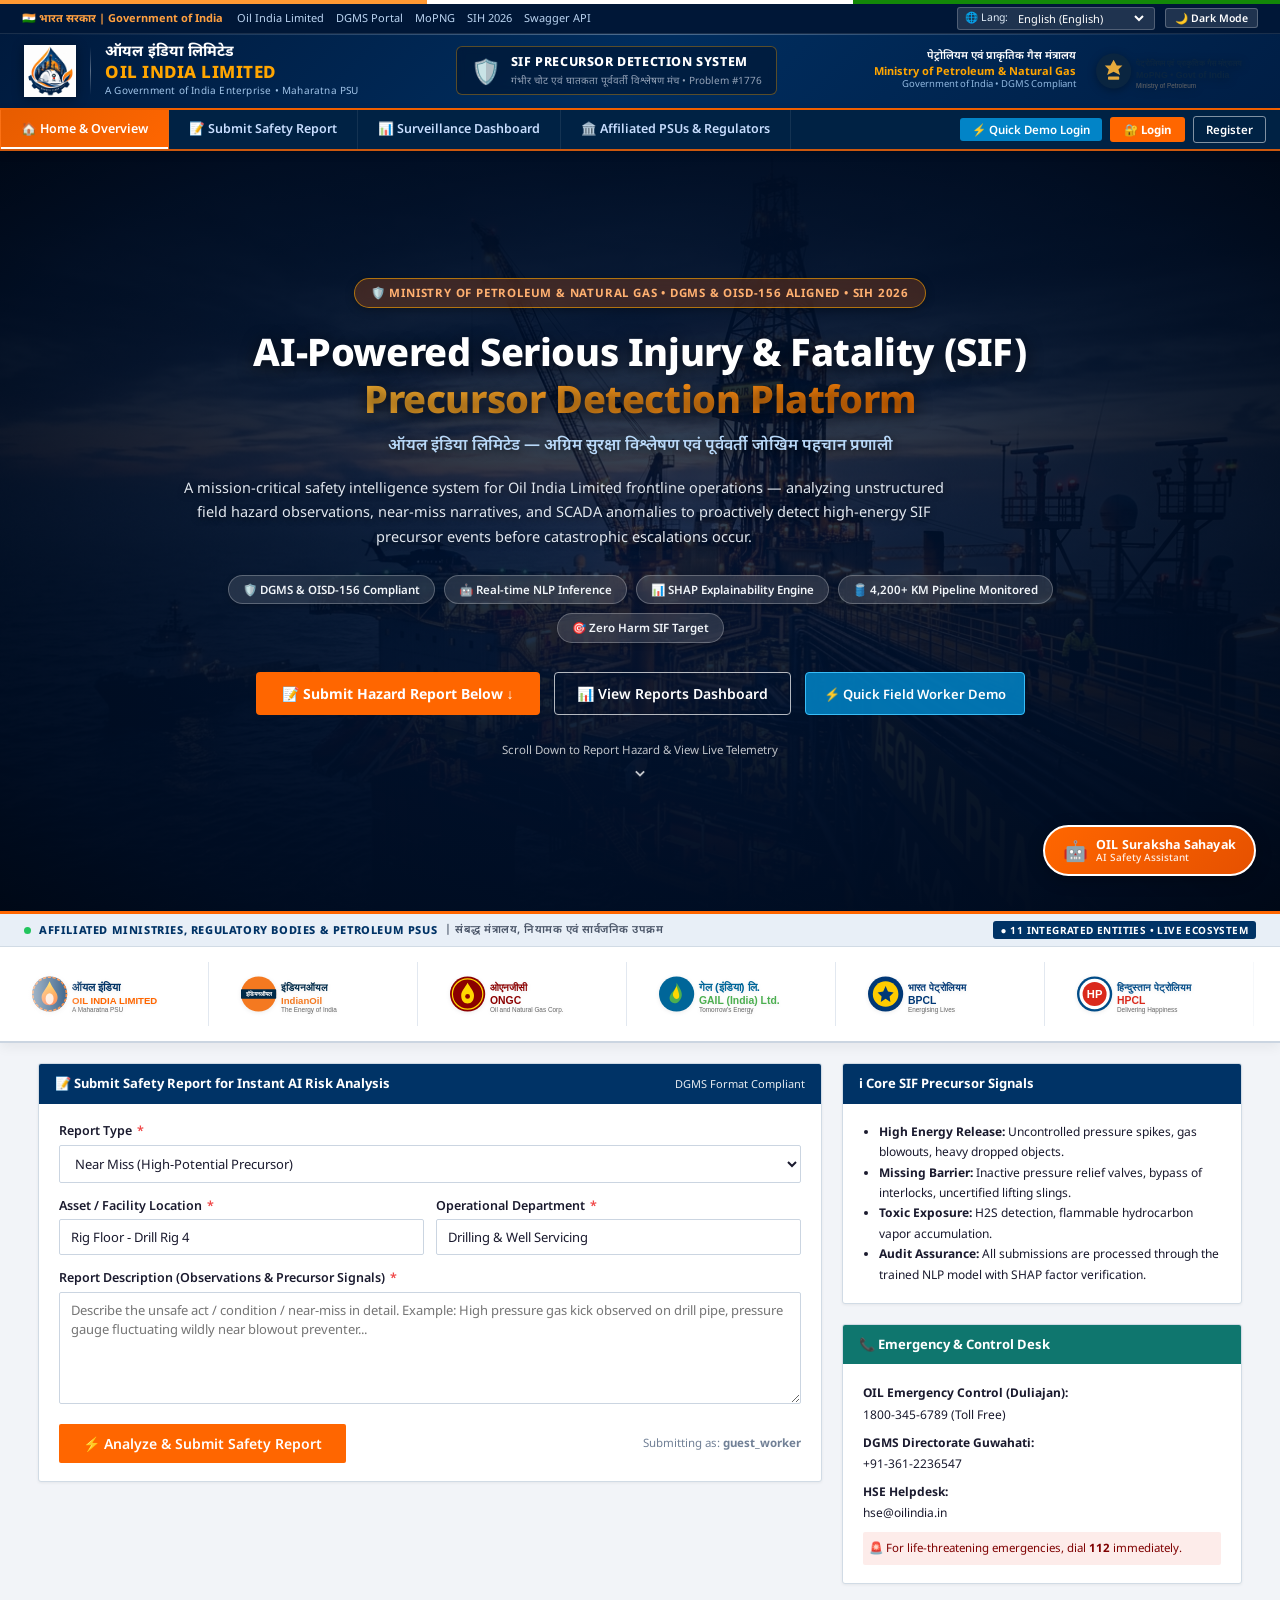
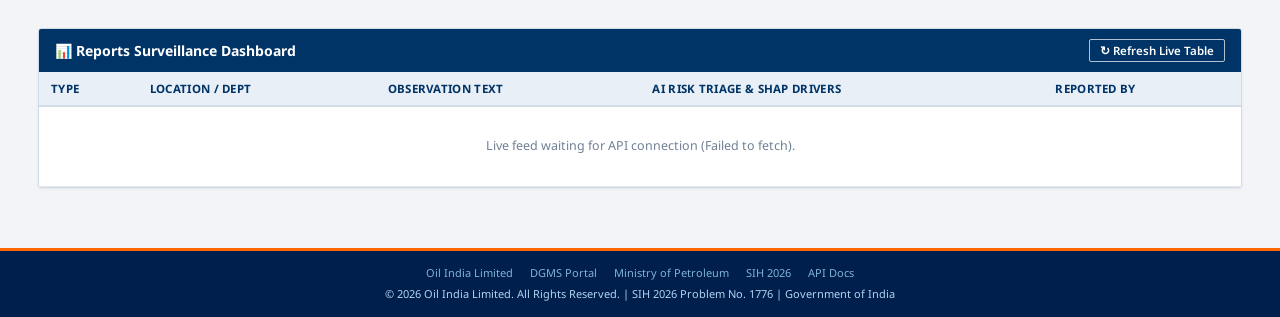
==== commit 6ed9fa00: "Aesthetic government header, full-screen hero with background image, infinite scrolling PSU marquee " ====
--- a/frontend/index.html
+++ b/frontend/index.html
@@ -13,14 +13,23 @@
 <body>
 
   <!-- ======================================================================
-       SLIM GOVERNMENT TOP ACCESSIBILITY BAR (Height ~26px)
+       AUTHENTIC INDIAN TRICOLOR TOP ACCENT RIBBON
+       ====================================================================== -->
+  <div class="gov-tricolor-strip"></div>
+
+  <!-- ======================================================================
+       TOP UTILITY & ACCESSIBILITY BAR
        ====================================================================== -->
   <div class="gov-top-bar">
-    <div class="top-bar-links">
-      <a href="https://www.oilindia.in" target="_blank" rel="noopener">Oil India Limited</a>
-      <a href="https://dgms.gov.in" target="_blank" rel="noopener">DGMS Portal</a>
-      <a href="https://sih.gov.in" target="_blank" rel="noopener">SIH 2026</a>
-      <a href="http://127.0.0.1:8000/docs" target="_blank" rel="noopener">Swagger API</a>
+    <div class="top-bar-left">
+      <span class="top-bar-gov-tag">🇮🇳 भारत सरकार | Government of India</span>
+      <div class="top-bar-links">
+        <a href="https://www.oilindia.in" target="_blank" rel="noopener">Oil India Limited</a>
+        <a href="https://dgms.gov.in" target="_blank" rel="noopener">DGMS Portal</a>
+        <a href="https://petroleum.nic.in" target="_blank" rel="noopener">MoPNG</a>
+        <a href="https://sih.gov.in" target="_blank" rel="noopener">SIH 2026</a>
+        <a href="http://127.0.0.1:8000/docs" target="_blank" rel="noopener">Swagger API</a>
+      </div>
     </div>
 
     <div class="top-bar-controls">
@@ -41,35 +50,55 @@
   </div>
 
   <!-- ======================================================================
-       SLIM GOVERNMENT HEADER (Height ~52px)
+       AESTHETIC GOVERNMENT & PSU BRANDING HEADER
        ====================================================================== -->
   <header class="gov-header">
-    <a href="index.html" class="gov-logo-link">
-      <img src="../assets/oil_safety_logo.png" alt="Oil India Limited Official Logo" class="logo" onerror="this.src='https://upload.wikimedia.org/wikipedia/en/e/e0/Oil_India_Limited_Logo.png'">
+    <!-- Left Corporate Identity -->
+    <a href="index.html" class="gov-header-brand">
+      <img src="../assets/oil_safety_logo.png" alt="Oil India Limited Official Logo" class="logo" onerror="this.src='../assets/logos/oil_logo.svg'">
+      <div class="gov-brand-divider"></div>
+      <div class="gov-brand-text">
+        <span class="gov-brand-hi">ऑयल इंडिया लिमिटेड</span>
+        <span class="gov-brand-en">OIL INDIA LIMITED</span>
+        <span class="gov-brand-sub">A Government of India Enterprise &bull; Maharatna PSU</span>
+      </div>
     </a>
-    <div class="gov-header-text">
-      <h1>Oil India Limited — SIF Precursor Detection System <span class="hindi">ऑयल इंडिया लिमिटेड</span></h1>
-      <p class="sub">Ministry of Petroleum &amp; Natural Gas | Government of India | DGMS Compliant | Problem No. 1776</p>
-    </div>
+
+    <!-- Center Portal Emblem / Title Badge -->
+    <div class="gov-portal-badge">
+      <span class="gov-badge-icon">🛡️</span>
+      <div class="gov-badge-text">
+        <div class="gov-badge-title">SIF PRECURSOR DETECTION SYSTEM</div>
+        <div class="gov-badge-sub">गंभीर चोट एवं घातकता पूर्ववर्ती विश्लेषण मंच &bull; Problem #1776</div>
+      </div>
+    </div>
+
+    <!-- Right Ministry Identity & Ashoka Emblem -->
     <div class="gov-header-right">
-      <img src="https://upload.wikimedia.org/wikipedia/commons/5/55/Emblem_of_India.svg" alt="Emblem of India" class="gov-emblem" onerror="this.style.display='none'">
+      <div class="gov-ministry-text">
+        <span class="hi">पेट्रोलियम एवं प्राकृतिक गैस मंत्रालय</span>
+        <span class="en">Ministry of Petroleum &amp; Natural Gas</span>
+        <span class="sub">Government of India &bull; DGMS Compliant</span>
+      </div>
+      <img src="https://upload.wikimedia.org/wikipedia/commons/5/55/Emblem_of_India.svg" alt="State Emblem of India" class="gov-emblem" onerror="this.src='../assets/logos/mopng_logo.svg'">
     </div>
   </header>
 
   <!-- ======================================================================
-       SLIM PRIMARY NAVIGATION BAR (Height ~36px)
+       PRIMARY NAVIGATION BAR
        ====================================================================== -->
   <nav class="gov-nav" aria-label="Main Navigation">
     <div class="gov-nav-links">
-      <a href="#heroOverview" class="active">🏠 Overview &amp; Rig Video</a>
+      <a href="#heroOverview" class="active">🏠 Home &amp; Overview</a>
       <a href="#submitSection">📝 Submit Safety Report</a>
-      <a href="#dashboardSection">📊 Reports Dashboard</a>
+      <a href="#dashboardSection">📊 Surveillance Dashboard</a>
+      <a href="#partnersSection">🏛️ Affiliated PSUs &amp; Regulators</a>
     </div>
 
     <div class="gov-nav-right">
       <!-- Unauthenticated State: Login & Register Buttons -->
       <div class="nav-auth-buttons">
-        <button class="btn" style="background:#0284C7; color:#fff; padding:4px 10px; font-size:11px;" onclick="quickDemoLogin()" title="Click to auto-authenticate as Field Worker">
+        <button class="btn" style="background:#0284C7; color:#fff; padding:4px 12px; font-size:11.5px; border-radius:3px;" onclick="quickDemoLogin()" title="Click to auto-authenticate as Field Worker">
           ⚡ Quick Demo Login
         </button>
         <a href="login.html" class="btn-nav-login">🔐 Login</a>
@@ -88,92 +117,159 @@
   </nav>
 
   <!-- ======================================================================
-       CINEMATIC VIDEO BACKGROUND HERO WITH OPERATIONAL CAROUSEL
-       ====================================================================== -->
-  <div class="hero-video-wrapper" id="heroOverview">
-    <!-- Authentic Background Video -->
-    <video class="hero-video-bg" autoplay muted loop playsinline poster="../assets/frame_1409899.jpg">
-      <source src="../assets/hero_background.mp4" type="video/mp4">
-    </video>
-    <div class="hero-video-overlay"></div>
-
+       FULL-SCREEN FITTED HERO WITH BACKGROUND IMAGE & TEXT ON TOP
+       ====================================================================== -->
+  <section class="hero-fullscreen" id="heroOverview">
+    <!-- Fitted Background Image of Oil Rig -->
+    <img src="../assets/offshore_oil_rig.jpg" alt="Offshore Oil Rig at Twilight" class="hero-bg-image">
+    <!-- Cinematic Vignette Overlay -->
+    <div class="hero-overlay"></div>
+
+    <!-- Text & Controls on Top -->
     <div class="hero-content">
-      <!-- Left Column: High-Impact Briefing -->
+      <div class="hero-kicker">
+        🛡️ Ministry of Petroleum &amp; Natural Gas &bull; DGMS &amp; OISD-156 Aligned &bull; SIH 2026
+      </div>
+
       <div class="hero-text">
-        <h2>AI-Powered Serious Injury &amp; Fatality (SIF)<br>Precursor Detection Platform</h2>
-        <p>A mission-critical safety intelligence system for Oil India Limited field operations — analyzing frontline hazard observations and near-miss narratives to detect high-energy SIF precursor events before catastrophic escalations occur.</p>
+        <h1>
+          AI-Powered Serious Injury &amp; Fatality (SIF)<br>
+          <span class="hero-highlight">Precursor Detection Platform</span>
+        </h1>
+        <p class="hero-bilingual">ऑयल इंडिया लिमिटेड — अग्रिम सुरक्षा विश्लेषण एवं पूर्ववर्ती जोखिम पहचान प्रणाली</p>
+        <p class="hero-desc">
+          A mission-critical safety intelligence system for Oil India Limited frontline operations — analyzing unstructured field hazard observations, near-miss narratives, and SCADA anomalies to proactively detect high-energy SIF precursor events before catastrophic escalations occur.
+        </p>
+
         <div class="hero-badges">
-          <span class="hero-badge">🛡️ DGMS &amp; OISD-156 Aligned</span>
+          <span class="hero-badge">🛡️ DGMS &amp; OISD-156 Compliant</span>
           <span class="hero-badge">🤖 Real-time NLP Inference</span>
           <span class="hero-badge">📊 SHAP Explainability Engine</span>
           <span class="hero-badge">🛢️ 4,200+ KM Pipeline Monitored</span>
-          <span class="hero-badge">🇮🇳 SIH 2026 Problem No. 1776</span>
-        </div>
+          <span class="hero-badge">🎯 Zero Harm SIF Target</span>
+        </div>
+
         <div class="hero-actions">
-          <a href="#submitSection" class="btn btn-primary" style="font-size:13.5px; padding:10px 22px;">
+          <a href="#submitSection" class="btn btn-primary" style="font-size:14px; padding:11px 26px; border-radius:4px; font-weight:700;">
             📝 Submit Hazard Report Below ↓
           </a>
-          <a href="#dashboardSection" class="btn btn-ghost" style="font-size:13.5px; padding:9px 18px;">
+          <a href="#dashboardSection" class="btn btn-ghost" style="font-size:14px; padding:10px 22px; border-radius:4px;">
             📊 View Reports Dashboard
           </a>
-        </div>
-      </div>
-
-      <!-- Right Column: Operational Oilfield Carousel -->
-      <div class="oil-carousel-card">
-        <div class="oil-carousel-header">
-          <span>🏭 Field Asset Telemetry &amp; Operations</span>
-          <span id="carouselSlideCounter" style="font-size:11px; opacity:0.85;">1 / 4</span>
-        </div>
-        <div class="carousel-viewport">
-          <!-- Slide 1: Offshore Rig -->
-          <div class="carousel-slide active" data-index="0">
-            <img src="../assets/offshore_oil_rig.jpg" alt="Offshore Oil Rig Operation">
-            <div class="carousel-caption">
-              <h4>Offshore Platform Alpha &bull; Deep Drilling</h4>
-              <p>High-pressure subsea blowout prevention &amp; casing safety telemetry.</p>
-            </div>
-          </div>
-          <!-- Slide 2: Field Safety Inspection -->
-          <div class="carousel-slide" data-index="1">
-            <img src="../assets/field_safety_inspection.jpg" alt="Field Safety Inspection">
-            <div class="carousel-caption">
-              <h4>Rig Floor &bull; DGMS Regulatory Inspection</h4>
-              <p>Certified HSE auditors verifying safety barrier compliance on drilling floor.</p>
-            </div>
-          </div>
-          <!-- Slide 3: Pipeline Sensors -->
-          <div class="carousel-slide" data-index="2">
-            <img src="../assets/pipeline_telemetry_sensors.jpg" alt="Pipeline Telemetry Sensors">
-            <div class="carousel-caption">
-              <h4>Crude Pipeline Sector 4 &bull; SCADA Pressure Grid</h4>
-              <p>Continuous ultrasonic thickness and hydrocarbon leak surveillance.</p>
-            </div>
-          </div>
-          <!-- Slide 4: Control Room -->
-          <div class="carousel-slide" data-index="3">
-            <img src="../assets/safety_control_room.jpg" alt="HSE Operations Control Room">
-            <div class="carousel-caption">
-              <h4>HSE Central Command Room &bull; Duliajan</h4>
-              <p>Real-time machine learning inference and emergency triage desk.</p>
-            </div>
-          </div>
-        </div>
-
-        <!-- Carousel Navigation Controls -->
-        <div class="carousel-controls">
-          <button class="carousel-btn" onclick="prevCarouselSlide()">&#10094; Prev</button>
-          <div class="carousel-indicators">
-            <span class="carousel-dot active" onclick="setCarouselSlide(0)"></span>
-            <span class="carousel-dot" onclick="setCarouselSlide(1)"></span>
-            <span class="carousel-dot" onclick="setCarouselSlide(2)"></span>
-            <span class="carousel-dot" onclick="setCarouselSlide(3)"></span>
-          </div>
-          <button class="carousel-btn" onclick="nextCarouselSlide()">Next &#10095;</button>
-        </div>
-      </div>
-    </div>
-  </div>
+          <button class="btn" style="background:rgba(2,132,199,0.85); color:#fff; border:1px solid #38BDF8; font-size:13px; padding:10px 18px; border-radius:4px;" onclick="quickDemoLogin()">
+            ⚡ Quick Field Worker Demo
+          </button>
+        </div>
+
+        <!-- Scroll Down Hint Indicator -->
+        <a href="#submitSection" class="hero-scroll-hint" aria-label="Scroll to Safety Reporting Form">
+          <span>Scroll Down to Report Hazard &amp; View Live Telemetry</span>
+          <svg viewBox="0 0 24 24"><path d="M7 10l5 5 5-5"/></svg>
+        </a>
+      </div>
+    </div>
+  </section>
+
+  <!-- ======================================================================
+       INFINITE SCROLLING GOVERNMENT & PSU LOGO MARQUEE CAROUSEL
+       ====================================================================== -->
+  <section class="psu-marquee-section" id="partnersSection">
+    <div class="marquee-header">
+      <div class="marquee-header-left">
+        <span class="marquee-pulse-dot"></span>
+        <span class="marquee-title-text">AFFILIATED MINISTRIES, REGULATORY BODIES &amp; PETROLEUM PSUs</span>
+        <span class="marquee-hi-text">| संबद्ध मंत्रालय, नियामक एवं सार्वजनिक उपक्रम</span>
+      </div>
+      <div class="marquee-header-right">
+        <span class="marquee-tag">● 11 INTEGRATED ENTITIES &bull; LIVE ECOSYSTEM</span>
+      </div>
+    </div>
+
+    <div class="marquee-track-wrapper">
+      <div class="marquee-track">
+        <!-- Set 1: 11 Logos -->
+        <!-- 1. Oil India Limited -->
+        <div class="psu-logo-card" title="Oil India Limited (Primary Host PSU)">
+          <img src="../assets/logos/oil_logo.svg" alt="Oil India Limited">
+        </div>
+        <!-- 2. IndianOil (IOCL) -->
+        <div class="psu-logo-card" title="Indian Oil Corporation Limited">
+          <img src="../assets/logos/iocl_logo.svg" alt="IndianOil">
+        </div>
+        <!-- 3. ONGC -->
+        <div class="psu-logo-card" title="Oil and Natural Gas Corporation">
+          <img src="../assets/logos/ongc_logo.svg" alt="ONGC">
+        </div>
+        <!-- 4. GAIL (India) Limited -->
+        <div class="psu-logo-card" title="GAIL (India) Limited - Gas Authority of India">
+          <img src="../assets/logos/gail_logo.svg" alt="GAIL India">
+        </div>
+        <!-- 5. Bharat Petroleum (BPCL) -->
+        <div class="psu-logo-card" title="Bharat Petroleum Corporation Limited">
+          <img src="../assets/logos/bpcl_logo.svg" alt="Bharat Petroleum">
+        </div>
+        <!-- 6. Hindustan Petroleum (HPCL) -->
+        <div class="psu-logo-card" title="Hindustan Petroleum Corporation Limited">
+          <img src="../assets/logos/hpcl_logo.svg" alt="HPCL">
+        </div>
+        <!-- 7. DGMS (Directorate General of Mines Safety) -->
+        <div class="psu-logo-card" title="Directorate General of Mines Safety (DGMS India)">
+          <img src="../assets/logos/dgms_logo.svg" alt="DGMS India">
+        </div>
+        <!-- 8. Ministry of Petroleum & Natural Gas -->
+        <div class="psu-logo-card" title="Ministry of Petroleum & Natural Gas, Govt of India">
+          <img src="../assets/logos/mopng_logo.svg" alt="Ministry of Petroleum & Natural Gas">
+        </div>
+        <!-- 9. OISD (Oil Industry Safety Directorate) -->
+        <div class="psu-logo-card" title="Oil Industry Safety Directorate">
+          <img src="../assets/logos/oisd_logo.svg" alt="OISD">
+        </div>
+        <!-- 10. Smart India Hackathon 2026 -->
+        <div class="psu-logo-card" title="Smart India Hackathon 2026 - Problem #1776">
+          <img src="../assets/logos/sih2026_logo.svg" alt="Smart India Hackathon 2026">
+        </div>
+        <!-- 11. SIF Suraksha AI (Our System) -->
+        <div class="psu-logo-card our-system-card" title="SIF Precursor AI Intelligence Platform (Our System)">
+          <img src="../assets/logos/sif_suraksha_logo.svg" alt="SIF Suraksha AI Platform">
+        </div>
+
+        <!-- Set 2: Duplicate 11 Logos for Seamless Infinite Loop -->
+        <div class="psu-logo-card" title="Oil India Limited (Primary Host PSU)">
+          <img src="../assets/logos/oil_logo.svg" alt="Oil India Limited">
+        </div>
+        <div class="psu-logo-card" title="Indian Oil Corporation Limited">
+          <img src="../assets/logos/iocl_logo.svg" alt="IndianOil">
+        </div>
+        <div class="psu-logo-card" title="Oil and Natural Gas Corporation">
+          <img src="../assets/logos/ongc_logo.svg" alt="ONGC">
+        </div>
+        <div class="psu-logo-card" title="GAIL (India) Limited - Gas Authority of India">
+          <img src="../assets/logos/gail_logo.svg" alt="GAIL India">
+        </div>
+        <div class="psu-logo-card" title="Bharat Petroleum Corporation Limited">
+          <img src="../assets/logos/bpcl_logo.svg" alt="Bharat Petroleum">
+        </div>
+        <div class="psu-logo-card" title="Hindustan Petroleum Corporation Limited">
+          <img src="../assets/logos/hpcl_logo.svg" alt="HPCL">
+        </div>
+        <div class="psu-logo-card" title="Directorate General of Mines Safety (DGMS India)">
+          <img src="../assets/logos/dgms_logo.svg" alt="DGMS India">
+        </div>
+        <div class="psu-logo-card" title="Ministry of Petroleum & Natural Gas, Govt of India">
+          <img src="../assets/logos/mopng_logo.svg" alt="Ministry of Petroleum & Natural Gas">
+        </div>
+        <div class="psu-logo-card" title="Oil Industry Safety Directorate">
+          <img src="../assets/logos/oisd_logo.svg" alt="OISD">
+        </div>
+        <div class="psu-logo-card" title="Smart India Hackathon 2026 - Problem #1776">
+          <img src="../assets/logos/sih2026_logo.svg" alt="Smart India Hackathon 2026">
+        </div>
+        <div class="psu-logo-card our-system-card" title="SIF Precursor AI Intelligence Platform (Our System)">
+          <img src="../assets/logos/sif_suraksha_logo.svg" alt="SIF Suraksha AI Platform">
+        </div>
+      </div>
+    </div>
+  </section>
 
   <!-- ======================================================================
        MAIN CONTENT: RESTORED SIF REPORT SUBMISSION CONSOLE (COMMIT ad25296)
--- a/frontend/css/style.css
+++ b/frontend/css/style.css
@@ -6,24 +6,24 @@
 :root {
   /* Core Theme Colors - Light Mode */
   --gov-navy: #003366;
-  --gov-navy-dark: #002244;
+  --gov-navy-dark: #001F4D;
   --gov-orange: #FF6600;
   --gov-orange-hover: #E65C00;
   --gov-maroon: #8B0000;
   --gov-green: #22C55E;
   --gov-red: #EF4444;
-  --gov-sky: #1A73E8;
-
-  --bg-body: #F4F6F9;
+  --gov-gold: #F5A623;
+
+  --bg-body: #F2F4F8;
   --bg-card: #FFFFFF;
-  --bg-subtle: #EBF2F7;
-  --bg-header: #FFFFFF;
-  --bg-nav: #003366;
+  --bg-subtle: #E8EFF7;
+  --bg-header: linear-gradient(135deg, #001F4D 0%, #003366 60%, #004080 100%);
+  --bg-nav: #002B55;
   --bg-nav-hover: #FF6600;
-  --bg-footer: #002244;
-  --bg-table-head: #EBF2F7;
-
-  --text-main: #1A1A1A;
+  --bg-footer: #001F4D;
+  --bg-table-head: #E8EFF7;
+
+  --text-main: #1A1A2E;
   --text-secondary: #4A5568;
   --text-muted: #718096;
   --text-on-dark: #FFFFFF;
@@ -36,8 +36,8 @@
   --border-accent: #003366;
 
   --shadow-sm: 0 1px 3px rgba(0,0,0,0.06);
-  --shadow-md: 0 2px 8px rgba(0,0,0,0.08);
-  --shadow-lg: 0 8px 24px rgba(0,0,0,0.12);
+  --shadow-md: 0 2px 8px rgba(0,0,0,0.10);
+  --shadow-lg: 0 8px 24px rgba(0,0,0,0.14);
 }
 
 /* Dark Mode Theme Variables */
@@ -88,27 +88,61 @@
 }
 
 /* ==========================================================================
-   SLIM TOP UTILITY & ACCESSIBILITY BAR (Compact ~26px)
+   AUTHENTIC INDIAN TRICOLOR TOP RIBBON (Saffron - White - Green)
+   ========================================================================== */
+.gov-tricolor-strip {
+  height: 3.5px;
+  width: 100%;
+  background: linear-gradient(90deg, #FF9933 0%, #FF9933 33.33%, #FFFFFF 33.33%, #FFFFFF 66.66%, #138808 66.66%, #138808 100%);
+  position: relative;
+  z-index: 1001;
+}
+
+/* ==========================================================================
+   SLIM TOP UTILITY & ACCESSIBILITY BAR (Compact ~28px)
    ========================================================================== */
 .gov-top-bar {
-  background: var(--gov-navy-dark);
+  background: #001737;
   color: #B0C8E8;
   font-size: 11px;
-  padding: 3px 18px;
+  padding: 3px 22px;
   display: flex;
   align-items: center;
   justify-content: space-between;
   flex-wrap: wrap;
   gap: 8px;
-  border-bottom: 1px solid rgba(255,255,255,0.12);
-  min-height: 26px;
+  border-bottom: 1px solid rgba(255,255,255,0.1);
+  min-height: 28px;
+  position: relative;
+  z-index: 1000;
+}
+
+.top-bar-left {
+  display: flex;
+  align-items: center;
+  gap: 14px;
+}
+
+.top-bar-gov-tag {
+  color: #FFA040;
+  font-weight: 700;
+  font-size: 11px;
+  display: inline-flex;
+  align-items: center;
+  gap: 5px;
+}
+
+.top-bar-links {
+  display: flex;
+  align-items: center;
+  gap: 12px;
 }
 
 .top-bar-links a {
-  color: #AED6F1;
+  color: #BBD5F2;
   text-decoration: none;
-  margin-right: 12px;
   font-size: 11px;
+  transition: color 0.15s;
 }
 
 .top-bar-links a:hover {
@@ -128,8 +162,8 @@
   gap: 4px;
   background: rgba(255,255,255,0.12);
   border: 1px solid rgba(255,255,255,0.22);
-  border-radius: 2px;
-  padding: 1px 6px;
+  border-radius: 3px;
+  padding: 1px 7px;
 }
 
 .lang-select-wrapper label {
@@ -149,23 +183,24 @@
 }
 
 .lang-select option {
-  background: #003366;
+  background: #002B55;
   color: #FFFFFF;
 }
 
 .btn-theme-toggle {
-  background: rgba(255,255,255,0.15);
+  background: rgba(255,255,255,0.12);
   border: 1px solid rgba(255,255,255,0.25);
   color: #FFFFFF;
-  padding: 2px 8px;
+  padding: 2px 9px;
   font-size: 10.5px;
   font-weight: 600;
-  border-radius: 2px;
+  border-radius: 3px;
   cursor: pointer;
   display: flex;
   align-items: center;
   gap: 4px;
   font-family: inherit;
+  transition: background 0.15s;
 }
 
 .btn-theme-toggle:hover {
@@ -173,83 +208,171 @@
 }
 
 /* ==========================================================================
-   SLIM GOVERNMENT HEADER (Reduced from 110px to ~55px)
+   AESTHETIC GOVERNMENT & PSU BRANDING HEADER
    ========================================================================== */
 .gov-header {
-  background-color: var(--bg-header);
-  border-bottom: 3px solid var(--gov-orange);
-  padding: 6px 18px;
+  background: linear-gradient(135deg, #001A3D 0%, #002D5E 50%, #001E45 100%);
+  border-bottom: 2px solid #FF6600;
+  padding: 10px 24px;
+  display: flex;
+  align-items: center;
+  justify-content: space-between;
+  gap: 16px;
+  box-shadow: 0 4px 16px rgba(0,0,0,0.25);
+  min-height: 72px;
+  position: relative;
+  overflow: hidden;
+}
+
+.gov-header::before {
+  content: '';
+  position: absolute;
+  top: 0;
+  left: 0;
+  right: 0;
+  height: 1px;
+  background: linear-gradient(90deg, transparent, rgba(255,255,255,0.3), transparent);
+}
+
+/* Left Corporate Identity */
+.gov-header-brand {
   display: flex;
   align-items: center;
   gap: 14px;
-  box-shadow: var(--shadow-sm);
-  transition: background-color 0.2s ease;
-  min-height: 52px;
-}
-
-.gov-logo-link {
-  display: flex;
-  align-items: center;
   text-decoration: none;
 }
 
-.gov-header img.logo {
-  height: 40px;
+.gov-header-brand img.logo {
+  height: 52px;
   width: auto;
   object-fit: contain;
-}
-
-.gov-header-text {
-  flex: 1;
-}
-
-.gov-header-text h1 {
-  font-size: 15.5px;
+  filter: drop-shadow(0 2px 6px rgba(0,0,0,0.4));
+  transition: transform 0.2s ease;
+}
+
+.gov-header-brand:hover img.logo {
+  transform: scale(1.02);
+}
+
+.gov-brand-divider {
+  width: 1px;
+  height: 48px;
+  background: linear-gradient(to bottom, transparent, rgba(255,255,255,0.35), transparent);
+}
+
+.gov-brand-text {
+  display: flex;
+  flex-direction: column;
+}
+
+.gov-brand-hi {
+  font-family: "Noto Sans Devanagari", sans-serif;
+  font-size: 15px;
   font-weight: 700;
-  color: var(--text-accent);
+  color: #FFFFFF;
   line-height: 1.2;
-}
-
-.gov-header-text .hindi {
+  letter-spacing: 0.2px;
+}
+
+.gov-brand-en {
+  font-size: 17px;
+  font-weight: 800;
+  color: #FFA500;
+  line-height: 1.15;
+  letter-spacing: 0.5px;
+}
+
+.gov-brand-sub {
+  font-size: 10px;
+  color: #A0C4E8;
+  margin-top: 2px;
+  letter-spacing: 0.2px;
+}
+
+/* Center Portal Badge */
+.gov-portal-badge {
+  display: flex;
+  align-items: center;
+  gap: 10px;
+  background: rgba(0, 15, 35, 0.45);
+  border: 1px solid rgba(255, 165, 0, 0.35);
+  border-radius: 6px;
+  padding: 6px 14px;
+  backdrop-filter: blur(4px);
+}
+
+.gov-badge-icon {
+  font-size: 24px;
+  line-height: 1;
+}
+
+.gov-badge-title {
+  font-size: 12.5px;
+  font-weight: 800;
+  color: #FFFFFF;
+  letter-spacing: 0.6px;
+  text-transform: uppercase;
+}
+
+.gov-badge-sub {
+  font-size: 10px;
+  color: #94A3B8;
+  margin-top: 1px;
+}
+
+/* Right Ministry & Ashoka Pillar */
+.gov-header-right {
+  display: flex;
+  align-items: center;
+  gap: 12px;
+}
+
+.gov-ministry-text {
+  text-align: right;
+  display: flex;
+  flex-direction: column;
+}
+
+.gov-ministry-text .hi {
   font-family: "Noto Sans Devanagari", sans-serif;
-  font-size: 11.5px;
-  color: var(--text-accent);
-  display: inline-block;
-  margin-left: 6px;
+  font-size: 11px;
   font-weight: 600;
-}
-
-.gov-header-text .sub {
-  font-size: 10.5px;
-  color: var(--text-secondary);
-  line-height: 1.25;
-}
-
-.gov-header-right {
-  display: flex;
-  align-items: center;
-  gap: 10px;
-  margin-left: auto;
+  color: #FFFFFF;
+  line-height: 1.2;
+}
+
+.gov-ministry-text .en {
+  font-size: 11px;
+  font-weight: 700;
+  color: #FFA500;
+  line-height: 1.2;
+}
+
+.gov-ministry-text .sub {
+  font-size: 9.5px;
+  color: #90B8E0;
 }
 
 .gov-emblem {
-  height: 38px;
+  height: 48px;
   width: auto;
   object-fit: contain;
+  filter: drop-shadow(0 2px 4px rgba(0,0,0,0.3));
 }
 
 /* ==========================================================================
-   SLIM NAVIGATION BAR (Height ~36px)
+   NAVIGATION BAR (Deep Navy, Sticky)
    ========================================================================== */
 .gov-nav {
-  background-color: var(--bg-nav);
+  background: #002244;
   display: flex;
   align-items: stretch;
-  box-shadow: var(--shadow-sm);
+  box-shadow: 0 2px 8px rgba(0,0,0,0.25);
   position: sticky;
   top: 0;
   z-index: 100;
-  min-height: 36px;
+  min-height: 40px;
+  border-bottom: 2px solid rgba(255,102,0,0.8);
 }
 
 .gov-nav-links {
@@ -258,52 +381,58 @@
 }
 
 .gov-nav-links a {
-  color: #CCE0FF;
+  color: #C8DEFF;
   text-decoration: none;
-  padding: 8px 16px;
+  padding: 10px 20px;
   font-size: 12.5px;
   font-weight: 600;
-  border-right: 1px solid rgba(255,255,255,0.12);
-  transition: background-color 0.15s, color 0.15s;
+  border-right: 1px solid rgba(255,255,255,0.08);
+  transition: all 0.15s ease;
   display: inline-flex;
   align-items: center;
-  gap: 5px;
+  gap: 6px;
   white-space: nowrap;
 }
 
 .gov-nav-links a:first-child {
-  border-left: 1px solid rgba(255,255,255,0.12);
-}
-
-.gov-nav-links a:hover,
+  border-left: 1px solid rgba(255,255,255,0.08);
+}
+
+.gov-nav-links a:hover {
+  background: rgba(255,255,255,0.1);
+  color: #FFFFFF;
+}
+
 .gov-nav-links a.active {
-  background-color: var(--gov-orange);
-  color: #FFFFFF;
+  background: linear-gradient(135deg, #E65C00, #FF6600);
+  color: #FFFFFF;
+  box-shadow: inset 0 -2px 0 #FFF;
 }
 
 .gov-nav-right {
   margin-left: auto;
   display: flex;
   align-items: center;
-  padding-right: 10px;
+  padding-right: 14px;
   gap: 8px;
 }
 
 .nav-auth-buttons {
   display: flex;
   align-items: center;
-  gap: 6px;
+  gap: 8px;
 }
 
 .btn-nav-login {
   background: var(--gov-orange);
   color: #FFFFFF !important;
-  padding: 4px 12px !important;
+  padding: 4px 14px !important;
   font-size: 11.5px !important;
   font-weight: 700 !important;
-  border-radius: 2px;
+  border-radius: 3px;
   text-decoration: none;
   border: none !important;
+  transition: background 0.15s;
 }
 
 .btn-nav-login:hover {
@@ -313,12 +442,13 @@
 .btn-nav-register {
   background: transparent;
   color: #FFFFFF !important;
-  border: 1px solid rgba(255,255,255,0.6) !important;
-  padding: 3.5px 10px !important;
+  border: 1px solid rgba(255,255,255,0.5) !important;
+  padding: 3.5px 12px !important;
   font-size: 11.5px !important;
   font-weight: 600 !important;
-  border-radius: 2px;
+  border-radius: 3px;
   text-decoration: none;
+  transition: background 0.15s;
 }
 
 .btn-nav-register:hover {
@@ -328,247 +458,408 @@
 .nav-user-session {
   display: none;
   align-items: center;
-  gap: 8px;
+  gap: 10px;
 }
 
 .user-badge {
   color: #AED6F1;
-  font-size: 11.5px;
-  padding: 0 6px;
-  display: flex;
-  align-items: center;
-  gap: 5px;
+  font-size: 12px;
+  padding: 2px 8px;
+  display: flex;
+  align-items: center;
+  gap: 6px;
+  background: rgba(255,255,255,0.1);
+  border-radius: 4px;
 }
 
 .user-role-tag {
-  background: rgba(255,255,255,0.2);
-  color: #FFFFFF;
-  padding: 1px 5px;
-  border-radius: 2px;
-  font-size: 10px;
+  background: #0284C7;
+  color: #FFFFFF;
+  padding: 2px 6px;
+  border-radius: 3px;
+  font-size: 9.5px;
   font-weight: 700;
   text-transform: uppercase;
+  letter-spacing: 0.4px;
 }
 
 .btn-nav-logout {
-  background: var(--gov-maroon);
+  background: #DC2626;
   color: #FFFFFF;
   border: none;
-  padding: 4px 10px;
-  font-size: 11px;
+  padding: 4px 12px;
+  font-size: 11.5px;
   font-weight: 600;
   cursor: pointer;
-  border-radius: 2px;
+  border-radius: 3px;
   font-family: inherit;
+  transition: background 0.15s;
 }
 
 .btn-nav-logout:hover {
-  background: #A00000;
+  background: #B91C1C;
 }
 
 /* ==========================================================================
-   FULL-SCREEN / CINEMATIC VIDEO HERO & CAROUSEL
+   FULL-SCREEN FITTED HERO WITH BACKGROUND IMAGE (Pure Screen Fitted)
    ========================================================================== */
-.hero-video-wrapper {
+.hero-fullscreen {
   position: relative;
   width: 100%;
-  min-height: 480px;
-  max-height: 580px;
+  min-height: calc(100vh - 140px);
+  display: flex;
+  align-items: center;
+  justify-content: center;
   overflow: hidden;
-  background-color: #001A33;
-  display: flex;
-  flex-direction: column;
-  justify-content: center;
-  border-bottom: 4px solid var(--gov-orange);
-}
-
-.hero-video-bg {
+  background-color: #001428;
+}
+
+/* Background image fitted perfectly across full width & height */
+.hero-bg-image {
   position: absolute;
-  top: 50%;
-  left: 50%;
-  min-width: 100%;
-  min-height: 100%;
-  width: auto;
-  height: auto;
-  transform: translate(-50%, -50%);
+  top: 0;
+  left: 0;
+  width: 100%;
+  height: 100%;
   object-fit: cover;
+  object-position: center 30%;
   z-index: 1;
-  opacity: 0.55;
-  filter: contrast(1.1) brightness(0.85);
-}
-
-.hero-video-overlay {
+  filter: contrast(1.08) brightness(0.85);
+  transform: scale(1.02);
+  transition: transform 6s ease-out;
+}
+
+/* Multi-layer atmospheric dark vignette overlay */
+.hero-overlay {
   position: absolute;
   top: 0;
   left: 0;
   right: 0;
   bottom: 0;
-  background: linear-gradient(135deg, rgba(0, 34, 68, 0.82) 0%, rgba(0, 51, 102, 0.72) 50%, rgba(0, 26, 51, 0.90) 100%);
+  background:
+    radial-gradient(ellipse at center, rgba(0, 24, 60, 0.72) 0%, rgba(0, 12, 32, 0.90) 80%, rgba(0, 8, 22, 0.96) 100%),
+    linear-gradient(180deg, rgba(0, 18, 45, 0.85) 0%, transparent 40%, rgba(0, 18, 45, 0.92) 100%);
   z-index: 2;
 }
 
+/* Hero Content Box */
 .hero-content {
   position: relative;
   z-index: 3;
-  max-width: 1240px;
+  max-width: 960px;
   width: 100%;
   margin: 0 auto;
-  padding: 30px 24px;
-  color: #FFFFFF;
-  display: grid;
-  grid-template-columns: 1fr 1fr;
-  gap: 30px;
-  align-items: center;
-}
-
-.hero-text h2 {
-  font-size: 25px;
+  padding: 40px 24px;
+  color: #FFFFFF;
+  text-align: center;
+  display: flex;
+  flex-direction: column;
+  align-items: center;
+}
+
+.hero-kicker {
+  display: inline-flex;
+  align-items: center;
+  gap: 7px;
+  background: rgba(255, 102, 0, 0.22);
+  border: 1px solid rgba(255, 165, 0, 0.6);
+  color: #FFB070;
+  padding: 5px 16px;
+  border-radius: 24px;
+  font-size: 11.5px;
+  font-weight: 700;
+  letter-spacing: 0.8px;
+  text-transform: uppercase;
+  margin-bottom: 20px;
+  box-shadow: 0 2px 10px rgba(0,0,0,0.3);
+  backdrop-filter: blur(6px);
+}
+
+.hero-text h1 {
+  font-size: 38px;
   font-weight: 800;
-  line-height: 1.3;
+  line-height: 1.25;
   margin-bottom: 12px;
-  text-shadow: 0 2px 4px rgba(0,0,0,0.4);
-}
-
-.hero-text p {
-  font-size: 13px;
-  line-height: 1.6;
-  opacity: 0.95;
-  margin-bottom: 18px;
-  text-shadow: 0 1px 2px rgba(0,0,0,0.3);
+  text-shadow: 0 3px 16px rgba(0,0,0,0.7);
+  letter-spacing: -0.4px;
+}
+
+.hero-text h1 .hero-highlight {
+  color: #FFA500;
+  background: linear-gradient(135deg, #FFB834 0%, #FF7700 100%);
+  -webkit-background-clip: text;
+  -webkit-text-fill-color: transparent;
+}
+
+.hero-bilingual {
+  font-family: "Noto Sans Devanagari", sans-serif;
+  font-size: 16px;
+  color: #B8D8F8;
+  font-weight: 600;
+  margin-bottom: 16px;
+  text-shadow: 0 2px 8px rgba(0,0,0,0.6);
+}
+
+.hero-text p.hero-desc {
+  font-size: 14.5px;
+  line-height: 1.7;
+  color: #E2E8F0;
+  margin-bottom: 26px;
+  max-width: 760px;
+  text-shadow: 0 2px 6px rgba(0,0,0,0.5);
 }
 
 .hero-badges {
   display: flex;
   flex-wrap: wrap;
-  gap: 6px;
-  margin-bottom: 20px;
+  gap: 9px;
+  margin-bottom: 30px;
+  justify-content: center;
 }
 
 .hero-badge {
-  background: rgba(255,255,255,0.15);
-  border: 1px solid rgba(255,255,255,0.3);
-  padding: 3px 10px;
-  border-radius: 2px;
+  background: rgba(255, 255, 255, 0.12);
+  border: 1px solid rgba(255, 255, 255, 0.25);
+  padding: 5px 14px;
+  border-radius: 20px;
+  font-size: 11.5px;
+  font-weight: 600;
+  backdrop-filter: blur(8px);
+  color: #F1F5F9;
+  box-shadow: 0 2px 6px rgba(0,0,0,0.2);
+}
+
+.hero-actions {
+  display: flex;
+  flex-wrap: wrap;
+  gap: 14px;
+  justify-content: center;
+}
+
+.hero-scroll-hint {
+  margin-top: 26px;
+  display: inline-flex;
+  flex-direction: column;
+  align-items: center;
+  gap: 5px;
+  color: rgba(255,255,255,0.75);
+  font-size: 11.5px;
+  text-decoration: none;
+  animation: bounceDown 1.8s ease-in-out infinite;
+  z-index: 3;
+}
+
+.hero-scroll-hint:hover {
+  color: #FFA500;
+}
+
+.hero-scroll-hint svg {
+  width: 20px;
+  height: 20px;
+  fill: none;
+  stroke: currentColor;
+  stroke-width: 2.2;
+}
+
+@keyframes bounceDown {
+  0%, 100% { transform: translateX(-50%) translateY(0); }
+  50% { transform: translateX(-50%) translateY(7px); }
+}
+
+/* ==========================================================================
+   INFINITE SCROLLING GOVERNMENT & PSU LOGO MARQUEE
+   ========================================================================== */
+.psu-marquee-section {
+  background: #FFFFFF;
+  border-top: 3px solid #FF6600;
+  border-bottom: 2px solid #CBD5E1;
+  padding: 0;
+  overflow: hidden;
+  position: relative;
+  box-shadow: 0 4px 12px rgba(0,0,0,0.06);
+}
+
+body.dark-mode .psu-marquee-section {
+  background: #0F172A;
+  border-bottom-color: #334155;
+}
+
+.marquee-header {
+  background: #E8EFF7;
+  padding: 8px 24px;
   font-size: 11px;
+  font-weight: 700;
+  color: #003366;
+  letter-spacing: 0.5px;
+  border-bottom: 1px solid #D1DBE5;
+  display: flex;
+  align-items: center;
+  justify-content: space-between;
+  flex-wrap: wrap;
+  gap: 8px;
+}
+
+body.dark-mode .marquee-header {
+  background: #1E293B;
+  color: #93C5FD;
+  border-bottom-color: #334155;
+}
+
+.marquee-header-left {
+  display: flex;
+  align-items: center;
+  gap: 8px;
+}
+
+.marquee-pulse-dot {
+  display: inline-block;
+  width: 7px;
+  height: 7px;
+  background: #22C55E;
+  border-radius: 50%;
+  animation: pulseDot 1.5s ease-in-out infinite;
+}
+
+@keyframes pulseDot {
+  0%, 100% { opacity: 1; transform: scale(1); }
+  50% { opacity: 0.4; transform: scale(1.4); }
+}
+
+.marquee-title-text {
+  font-weight: 800;
+  letter-spacing: 0.6px;
+  text-transform: uppercase;
+}
+
+.marquee-hi-text {
+  font-family: "Noto Sans Devanagari", sans-serif;
+  color: #4A5568;
   font-weight: 600;
-  backdrop-filter: blur(4px);
-}
-
-.hero-actions {
-  display: flex;
-  flex-wrap: wrap;
-  gap: 10px;
-}
-
-/* ==========================================================================
-   OIL OPERATIONS CAROUSEL
-   ========================================================================== */
-.oil-carousel-card {
-  background: rgba(0, 20, 40, 0.7);
-  border: 1px solid rgba(255,255,255,0.25);
-  border-radius: 4px;
+}
+
+body.dark-mode .marquee-hi-text {
+  color: #CBD5E1;
+}
+
+.marquee-tag {
+  background: #003366;
+  color: #FFFFFF;
+  padding: 2px 8px;
+  border-radius: 3px;
+  font-size: 10px;
+  font-weight: 700;
+  letter-spacing: 0.4px;
+}
+
+body.dark-mode .marquee-tag {
+  background: #0284C7;
+}
+
+.marquee-track-wrapper {
   overflow: hidden;
-  box-shadow: 0 8px 32px rgba(0,0,0,0.4);
-  backdrop-filter: blur(8px);
-}
-
-.oil-carousel-header {
-  background: rgba(0, 51, 102, 0.85);
-  padding: 8px 14px;
-  font-size: 12px;
-  font-weight: 700;
-  color: #FFFFFF;
-  border-bottom: 2px solid var(--gov-orange);
-  display: flex;
-  align-items: center;
-  justify-content: space-between;
-}
-
-.carousel-viewport {
+  padding: 14px 0;
   position: relative;
-  width: 100%;
-  height: 250px;
-  overflow: hidden;
-}
-
-.carousel-slide {
+  background: #FFFFFF;
+}
+
+body.dark-mode .marquee-track-wrapper {
+  background: #0F172A;
+}
+
+/* Gradient Fade Edges */
+.marquee-track-wrapper::before,
+.marquee-track-wrapper::after {
+  content: '';
   position: absolute;
   top: 0;
+  bottom: 0;
+  width: 90px;
+  z-index: 2;
+  pointer-events: none;
+}
+
+.marquee-track-wrapper::before {
   left: 0;
-  width: 100%;
-  height: 100%;
-  opacity: 0;
-  transition: opacity 0.5s ease-in-out;
-  pointer-events: none;
-}
-
-.carousel-slide.active {
-  opacity: 1;
-  pointer-events: auto;
-}
-
-.carousel-slide img {
-  width: 100%;
-  height: 100%;
-  object-fit: cover;
-}
-
-.carousel-caption {
-  position: absolute;
-  bottom: 0;
-  left: 0;
+  background: linear-gradient(to right, #FFFFFF 0%, transparent 100%);
+}
+
+.marquee-track-wrapper::after {
   right: 0;
-  background: linear-gradient(transparent, rgba(0, 0, 0, 0.85));
-  color: #FFFFFF;
-  padding: 12px 14px;
-  font-size: 12px;
-}
-
-.carousel-caption h4 {
-  font-size: 13px;
-  font-weight: 700;
-  color: #FFB380;
-  margin-bottom: 2px;
-}
-
-.carousel-controls {
-  display: flex;
-  align-items: center;
-  justify-content: space-between;
-  padding: 6px 12px;
-  background: rgba(0, 15, 30, 0.9);
-  font-size: 11px;
-}
-
-.carousel-btn {
-  background: rgba(255,255,255,0.15);
-  color: #FFFFFF;
-  border: 1px solid rgba(255,255,255,0.3);
-  padding: 3px 10px;
-  cursor: pointer;
-  border-radius: 2px;
-  font-size: 11px;
-}
-
-.carousel-btn:hover {
-  background: var(--gov-orange);
-}
-
-.carousel-indicators {
-  display: flex;
-  gap: 5px;
-}
-
-.carousel-dot {
-  width: 8px;
-  height: 8px;
-  border-radius: 50%;
-  background: rgba(255,255,255,0.4);
-  cursor: pointer;
-}
-
-.carousel-dot.active {
-  background: var(--gov-orange);
+  background: linear-gradient(to left, #FFFFFF 0%, transparent 100%);
+}
+
+body.dark-mode .marquee-track-wrapper::before {
+  background: linear-gradient(to right, #0F172A 0%, transparent 100%);
+}
+
+body.dark-mode .marquee-track-wrapper::after {
+  background: linear-gradient(to left, #0F172A 0%, transparent 100%);
+}
+
+.marquee-track {
+  display: flex;
+  align-items: center;
+  gap: 0;
+  width: max-content;
+  animation: infiniteScroll 30s linear infinite;
+}
+
+.marquee-track:hover {
+  animation-play-state: paused;
+}
+
+@keyframes infiniteScroll {
+  0% { transform: translateX(0); }
+  100% { transform: translateX(-50%); }
+}
+
+.psu-logo-card {
+  display: flex;
+  align-items: center;
+  justify-content: center;
+  padding: 8px 24px;
+  border-right: 1px solid #E2E8F0;
+  flex-shrink: 0;
+  transition: all 0.2s ease;
+  background: #FFFFFF;
+  cursor: default;
+}
+
+body.dark-mode .psu-logo-card {
+  background: #0F172A;
+  border-right-color: #334155;
+}
+
+.psu-logo-card:hover {
+  background: #F0F7FF;
+  transform: translateY(-2px);
+}
+
+body.dark-mode .psu-logo-card:hover {
+  background: #1E293B;
+}
+
+.psu-logo-card img {
+  height: 48px;
+  width: auto;
+  max-width: 200px;
+  object-fit: contain;
+  filter: drop-shadow(0 1px 2px rgba(0,0,0,0.08));
+  transition: transform 0.2s ease;
+}
+
+.psu-logo-card:hover img {
+  transform: scale(1.04);
+}
+
+.psu-logo-card.our-system-card {
+  background: #F0F9FF;
+  border-bottom: 2px solid #0284C7;
+}
+
+body.dark-mode .psu-logo-card.our-system-card {
+  background: #132742;
+  border-bottom-color: #38BDF8;
 }
 
 /* ==========================================================================
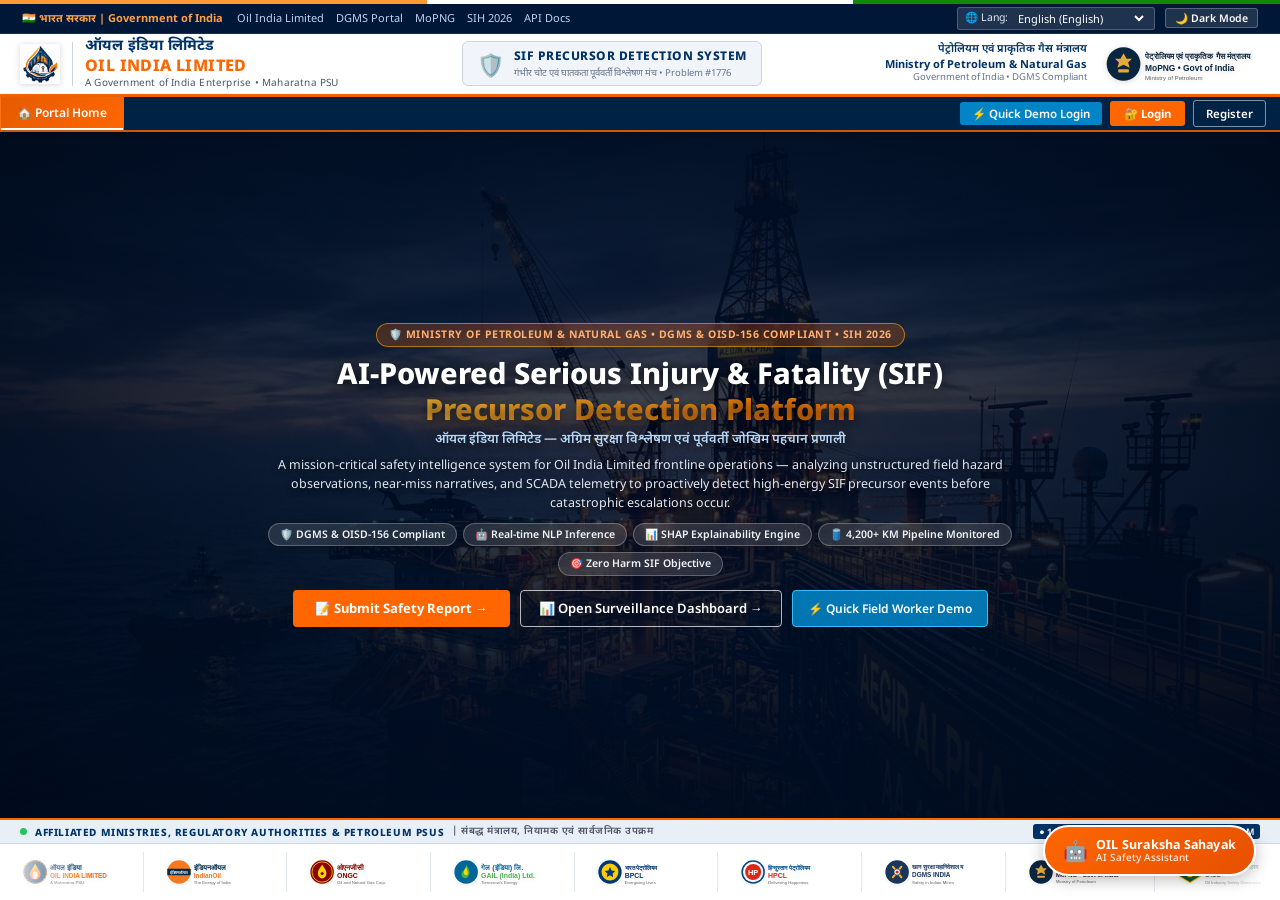
==== commit 2bedb7b8: "Implement 100vh fitted image landing page with PSU logo marquee and silent smooth translation" ====
--- a/frontend/index.html
+++ b/frontend/index.html
@@ -10,7 +10,7 @@
   <link rel="stylesheet" href="css/style.css">
   <link rel="stylesheet" href="css/chatbot.css">
 </head>
-<body>
+<body class="landing-page-body">
 
   <!-- ======================================================================
        AUTHENTIC INDIAN TRICOLOR TOP ACCENT RIBBON
@@ -28,7 +28,7 @@
         <a href="https://dgms.gov.in" target="_blank" rel="noopener">DGMS Portal</a>
         <a href="https://petroleum.nic.in" target="_blank" rel="noopener">MoPNG</a>
         <a href="https://sih.gov.in" target="_blank" rel="noopener">SIH 2026</a>
-        <a href="http://127.0.0.1:8000/docs" target="_blank" rel="noopener">Swagger API</a>
+        <a href="http://127.0.0.1:8000/docs" target="_blank" rel="noopener">API Docs</a>
       </div>
     </div>
 
@@ -50,7 +50,7 @@
   </div>
 
   <!-- ======================================================================
-       AESTHETIC GOVERNMENT & PSU BRANDING HEADER
+       AESTHETIC THEME-ADAPTIVE GOVERNMENT & PSU BRANDING HEADER
        ====================================================================== -->
   <header class="gov-header">
     <!-- Left Corporate Identity -->
@@ -85,14 +85,13 @@
   </header>
 
   <!-- ======================================================================
-       PRIMARY NAVIGATION BAR
+       PRIMARY NAVIGATION BAR (Direct Multi-Page Navigation)
        ====================================================================== -->
   <nav class="gov-nav" aria-label="Main Navigation">
     <div class="gov-nav-links">
-      <a href="#heroOverview" class="active">🏠 Home &amp; Overview</a>
-      <a href="#submitSection">📝 Submit Safety Report</a>
-      <a href="#dashboardSection">📊 Surveillance Dashboard</a>
-      <a href="#partnersSection">🏛️ Affiliated PSUs &amp; Regulators</a>
+      <a href="index.html" class="active">🏠 Portal Home</a>
+      <a href="report.html" id="navLinkReport">📝 Submit Safety Report</a>
+      <a href="dashboard.html" id="navLinkDashboard">📊 Surveillance Dashboard</a>
     </div>
 
     <div class="gov-nav-right">
@@ -117,123 +116,104 @@
   </nav>
 
   <!-- ======================================================================
-       FULL-SCREEN FITTED HERO WITH BACKGROUND IMAGE & TEXT ON TOP
-       ====================================================================== -->
-  <section class="hero-fullscreen" id="heroOverview">
-    <!-- Fitted Background Image of Oil Rig -->
-    <img src="../assets/offshore_oil_rig.jpg" alt="Offshore Oil Rig at Twilight" class="hero-bg-image">
-    <!-- Cinematic Vignette Overlay -->
-    <div class="hero-overlay"></div>
-
-    <!-- Text & Controls on Top -->
-    <div class="hero-content">
-      <div class="hero-kicker">
-        🛡️ Ministry of Petroleum &amp; Natural Gas &bull; DGMS &amp; OISD-156 Aligned &bull; SIH 2026
-      </div>
-
-      <div class="hero-text">
-        <h1>
-          AI-Powered Serious Injury &amp; Fatality (SIF)<br>
-          <span class="hero-highlight">Precursor Detection Platform</span>
-        </h1>
-        <p class="hero-bilingual">ऑयल इंडिया लिमिटेड — अग्रिम सुरक्षा विश्लेषण एवं पूर्ववर्ती जोखिम पहचान प्रणाली</p>
-        <p class="hero-desc">
-          A mission-critical safety intelligence system for Oil India Limited frontline operations — analyzing unstructured field hazard observations, near-miss narratives, and SCADA anomalies to proactively detect high-energy SIF precursor events before catastrophic escalations occur.
-        </p>
-
-        <div class="hero-badges">
-          <span class="hero-badge">🛡️ DGMS &amp; OISD-156 Compliant</span>
-          <span class="hero-badge">🤖 Real-time NLP Inference</span>
-          <span class="hero-badge">📊 SHAP Explainability Engine</span>
-          <span class="hero-badge">🛢️ 4,200+ KM Pipeline Monitored</span>
-          <span class="hero-badge">🎯 Zero Harm SIF Target</span>
-        </div>
-
-        <div class="hero-actions">
-          <a href="#submitSection" class="btn btn-primary" style="font-size:14px; padding:11px 26px; border-radius:4px; font-weight:700;">
-            📝 Submit Hazard Report Below ↓
-          </a>
-          <a href="#dashboardSection" class="btn btn-ghost" style="font-size:14px; padding:10px 22px; border-radius:4px;">
-            📊 View Reports Dashboard
-          </a>
-          <button class="btn" style="background:rgba(2,132,199,0.85); color:#fff; border:1px solid #38BDF8; font-size:13px; padding:10px 18px; border-radius:4px;" onclick="quickDemoLogin()">
-            ⚡ Quick Field Worker Demo
-          </button>
-        </div>
-
-        <!-- Scroll Down Hint Indicator -->
-        <a href="#submitSection" class="hero-scroll-hint" aria-label="Scroll to Safety Reporting Form">
-          <span>Scroll Down to Report Hazard &amp; View Live Telemetry</span>
-          <svg viewBox="0 0 24 24"><path d="M7 10l5 5 5-5"/></svg>
+       FULL-SCREEN FITTED IMAGE HERO CONTAINER (Non-Scrollable 100vh Landing)
+       ====================================================================== -->
+  <main class="landing-hero-container">
+    <!-- Authentic High-Definition Offshore Oil Rig Fitted Background Image -->
+    <img src="../assets/offshore_oil_rig.jpg" alt="Offshore Oil Rig Exploration Platform" class="landing-hero-img-bg" onerror="this.src='../assets/frame_1409899.jpg'">
+    <div class="landing-hero-overlay"></div>
+
+    <!-- Centered Mission Briefing & Navigation Portal -->
+    <div class="landing-hero-content">
+      <div class="landing-kicker">
+        🛡️ Ministry of Petroleum &amp; Natural Gas &bull; DGMS &amp; OISD-156 Compliant &bull; SIH 2026
+      </div>
+
+      <h1>
+        AI-Powered Serious Injury &amp; Fatality (SIF)<br>
+        <span class="hero-highlight">Precursor Detection Platform</span>
+      </h1>
+      <p class="hero-bilingual">ऑयल इंडिया लिमिटेड — अग्रिम सुरक्षा विश्लेषण एवं पूर्ववर्ती जोखिम पहचान प्रणाली</p>
+      
+      <p class="hero-desc">
+        A mission-critical safety intelligence system for Oil India Limited frontline operations — analyzing unstructured field hazard observations, near-miss narratives, and SCADA telemetry to proactively detect high-energy SIF precursor events before catastrophic escalations occur.
+      </p>
+
+      <div class="hero-badges">
+        <span class="hero-badge">🛡️ DGMS &amp; OISD-156 Compliant</span>
+        <span class="hero-badge">🤖 Real-time NLP Inference</span>
+        <span class="hero-badge">📊 SHAP Explainability Engine</span>
+        <span class="hero-badge">🛢️ 4,200+ KM Pipeline Monitored</span>
+        <span class="hero-badge">🎯 Zero Harm SIF Objective</span>
+      </div>
+
+      <div class="hero-actions">
+        <a href="report.html" class="btn btn-primary" style="font-size:13px; padding:8px 22px; border-radius:4px; font-weight:700;">
+          📝 Submit Safety Report &rarr;
         </a>
-      </div>
-    </div>
-  </section>
-
-  <!-- ======================================================================
-       INFINITE SCROLLING GOVERNMENT & PSU LOGO MARQUEE CAROUSEL
-       ====================================================================== -->
-  <section class="psu-marquee-section" id="partnersSection">
-    <div class="marquee-header">
+        <a href="dashboard.html" class="btn btn-ghost" style="font-size:13px; padding:7.5px 18px; border-radius:4px;">
+          📊 Open Surveillance Dashboard &rarr;
+        </a>
+        <button class="btn" style="background:rgba(2,132,199,0.88); color:#fff; border:1px solid #38BDF8; font-size:12px; padding:7.5px 15px; border-radius:4px;" onclick="quickDemoLogin()">
+          ⚡ Quick Field Worker Demo
+        </button>
+      </div>
+    </div>
+  </main>
+
+  <!-- ======================================================================
+       DOCKED INFINITE SCROLLING PSU & REGULATORY LOGO MARQUEE (Screen Bottom)
+       ====================================================================== -->
+  <footer class="landing-marquee-dock">
+    <div class="marquee-header" style="padding: 5px 20px;">
       <div class="marquee-header-left">
         <span class="marquee-pulse-dot"></span>
-        <span class="marquee-title-text">AFFILIATED MINISTRIES, REGULATORY BODIES &amp; PETROLEUM PSUs</span>
-        <span class="marquee-hi-text">| संबद्ध मंत्रालय, नियामक एवं सार्वजनिक उपक्रम</span>
+        <span class="marquee-title-text" style="font-size:10px;">AFFILIATED MINISTRIES, REGULATORY AUTHORITIES &amp; PETROLEUM PSUs</span>
+        <span class="marquee-hi-text" style="font-size:10px;">| संबद्ध मंत्रालय, नियामक एवं सार्वजनिक उपक्रम</span>
       </div>
       <div class="marquee-header-right">
-        <span class="marquee-tag">● 11 INTEGRATED ENTITIES &bull; LIVE ECOSYSTEM</span>
-      </div>
-    </div>
-
-    <div class="marquee-track-wrapper">
+        <span class="marquee-tag" style="font-size:9px; padding:1px 6px;">● 11 INTEGRATED ENTITIES &bull; LIVE ECOSYSTEM</span>
+      </div>
+    </div>
+
+    <div class="marquee-track-wrapper" style="padding: 8px 0;">
       <div class="marquee-track">
         <!-- Set 1: 11 Logos -->
-        <!-- 1. Oil India Limited -->
         <div class="psu-logo-card" title="Oil India Limited (Primary Host PSU)">
           <img src="../assets/logos/oil_logo.svg" alt="Oil India Limited">
         </div>
-        <!-- 2. IndianOil (IOCL) -->
         <div class="psu-logo-card" title="Indian Oil Corporation Limited">
           <img src="../assets/logos/iocl_logo.svg" alt="IndianOil">
         </div>
-        <!-- 3. ONGC -->
         <div class="psu-logo-card" title="Oil and Natural Gas Corporation">
           <img src="../assets/logos/ongc_logo.svg" alt="ONGC">
         </div>
-        <!-- 4. GAIL (India) Limited -->
         <div class="psu-logo-card" title="GAIL (India) Limited - Gas Authority of India">
           <img src="../assets/logos/gail_logo.svg" alt="GAIL India">
         </div>
-        <!-- 5. Bharat Petroleum (BPCL) -->
         <div class="psu-logo-card" title="Bharat Petroleum Corporation Limited">
           <img src="../assets/logos/bpcl_logo.svg" alt="Bharat Petroleum">
         </div>
-        <!-- 6. Hindustan Petroleum (HPCL) -->
         <div class="psu-logo-card" title="Hindustan Petroleum Corporation Limited">
           <img src="../assets/logos/hpcl_logo.svg" alt="HPCL">
         </div>
-        <!-- 7. DGMS (Directorate General of Mines Safety) -->
         <div class="psu-logo-card" title="Directorate General of Mines Safety (DGMS India)">
           <img src="../assets/logos/dgms_logo.svg" alt="DGMS India">
         </div>
-        <!-- 8. Ministry of Petroleum & Natural Gas -->
-        <div class="psu-logo-card" title="Ministry of Petroleum & Natural Gas, Govt of India">
-          <img src="../assets/logos/mopng_logo.svg" alt="Ministry of Petroleum & Natural Gas">
-        </div>
-        <!-- 9. OISD (Oil Industry Safety Directorate) -->
+        <div class="psu-logo-card" title="Ministry of Petroleum &amp; Natural Gas, Govt of India">
+          <img src="../assets/logos/mopng_logo.svg" alt="Ministry of Petroleum &amp; Natural Gas">
+        </div>
         <div class="psu-logo-card" title="Oil Industry Safety Directorate">
           <img src="../assets/logos/oisd_logo.svg" alt="OISD">
         </div>
-        <!-- 10. Smart India Hackathon 2026 -->
         <div class="psu-logo-card" title="Smart India Hackathon 2026 - Problem #1776">
           <img src="../assets/logos/sih2026_logo.svg" alt="Smart India Hackathon 2026">
         </div>
-        <!-- 11. SIF Suraksha AI (Our System) -->
         <div class="psu-logo-card our-system-card" title="SIF Precursor AI Intelligence Platform (Our System)">
           <img src="../assets/logos/sif_suraksha_logo.svg" alt="SIF Suraksha AI Platform">
         </div>
 
-        <!-- Set 2: Duplicate 11 Logos for Seamless Infinite Loop -->
+        <!-- Set 2: Duplicate for Continuous Loop -->
         <div class="psu-logo-card" title="Oil India Limited (Primary Host PSU)">
           <img src="../assets/logos/oil_logo.svg" alt="Oil India Limited">
         </div>
@@ -255,8 +235,8 @@
         <div class="psu-logo-card" title="Directorate General of Mines Safety (DGMS India)">
           <img src="../assets/logos/dgms_logo.svg" alt="DGMS India">
         </div>
-        <div class="psu-logo-card" title="Ministry of Petroleum & Natural Gas, Govt of India">
-          <img src="../assets/logos/mopng_logo.svg" alt="Ministry of Petroleum & Natural Gas">
+        <div class="psu-logo-card" title="Ministry of Petroleum &amp; Natural Gas, Govt of India">
+          <img src="../assets/logos/mopng_logo.svg" alt="Ministry of Petroleum &amp; Natural Gas">
         </div>
         <div class="psu-logo-card" title="Oil Industry Safety Directorate">
           <img src="../assets/logos/oisd_logo.svg" alt="OISD">
@@ -269,132 +249,11 @@
         </div>
       </div>
     </div>
-  </section>
-
-  <!-- ======================================================================
-       MAIN CONTENT: RESTORED SIF REPORT SUBMISSION CONSOLE (COMMIT ad25296)
-       ====================================================================== -->
-  <main class="main-wrapper">
-
-    <!-- SUBMIT REPORT SECTION (Directly Accessible On Main Portal) -->
-    <div class="sif-core-grid" id="submitSection">
-      <!-- Submission Form Column -->
-      <div>
-        <div class="gov-card">
-          <div class="gov-card-header">
-            <span>📝 Submit Safety Report for Instant AI Risk Analysis</span>
-            <span style="font-size:11px; font-weight:normal; opacity:0.9;">DGMS Format Compliant</span>
-          </div>
-          <div class="gov-card-body">
-            <div id="reportAlert" class="alert"></div>
-
-            <div class="form-group">
-              <label class="form-label" for="repType">Report Type <span class="required">*</span></label>
-              <select id="repType" class="form-control">
-                <option value="Near Miss">Near Miss (High-Potential Precursor)</option>
-                <option value="Hazard Observation">Hazard Observation / Unsafe Condition</option>
-                <option value="Unsafe Act">Unsafe Act / Operational Deviation</option>
-                <option value="Equipment Failure">Equipment Failure / Pressure Surge Trip</option>
-                <option value="Leakage">Gas / Hydrocarbon Leakage Alert</option>
-              </select>
-            </div>
-
-            <div style="display:grid; grid-template-columns:1fr 1fr; gap:12px;">
-              <div class="form-group">
-                <label class="form-label" for="repLocation">Asset / Facility Location <span class="required">*</span></label>
-                <input id="repLocation" class="form-control" placeholder="e.g. Rig Floor, Tank Farm, Duliajan" value="Rig Floor - Drill Rig 4">
-              </div>
-
-              <div class="form-group">
-                <label class="form-label" for="repDept">Operational Department <span class="required">*</span></label>
-                <input id="repDept" class="form-control" placeholder="e.g. Drilling, Production, HSE" value="Drilling & Well Servicing">
-              </div>
-            </div>
-
-            <div class="form-group">
-              <label class="form-label" for="repText">Report Description (Observations &amp; Precursor Signals) <span class="required">*</span></label>
-              <textarea id="repText" class="form-control" rows="5"
-                placeholder="Describe the unsafe act / condition / near-miss in detail. Example: High pressure gas kick observed on drill pipe, pressure gauge fluctuating wildly near blowout preventer..."
-                oninput="onReportTextInput()"></textarea>
-              <!-- Autocomplete suggestions dropdown -->
-              <div id="suggestBox" class="suggest-dropdown"></div>
-            </div>
-
-            <div style="display:flex; align-items:center; justify-content:space-between; flex-wrap:wrap; gap:10px;">
-              <button class="btn btn-primary" id="submitReportBtn" onclick="submitReportFromPortal()" style="padding:10px 24px; font-size:14px;">
-                ⚡ Analyze &amp; Submit Safety Report
-              </button>
-              <span id="authStatusHint" style="font-size:11.5px; color:var(--text-muted);">
-                Submitting as: <strong id="activeUserLabel">field_worker</strong>
-              </span>
-            </div>
-          </div>
-        </div>
-
-        <!-- RESTORED PREDICTION RESULT BOX (Matching Commit ad25296) -->
-        <div id="predictResult" style="display:none;"></div>
-      </div>
-
-      <!-- Sidebar: Guidelines & Regulatory Assistance -->
-      <div>
-        <div class="gov-card">
-          <div class="gov-card-header">ℹ️ Core SIF Precursor Signals</div>
-          <div class="gov-card-body" style="font-size:12px; line-height:1.7;">
-            <ul style="padding-left:16px;">
-              <li><strong>High Energy Release:</strong> Uncontrolled pressure spikes, gas blowouts, heavy dropped objects.</li>
-              <li><strong>Missing Barrier:</strong> Inactive pressure relief valves, bypass of interlocks, uncertified lifting slings.</li>
-              <li><strong>Toxic Exposure:</strong> H2S detection, flammable hydrocarbon vapor accumulation.</li>
-              <li><strong>Audit Assurance:</strong> All submissions are processed through the trained NLP model with SHAP factor verification.</li>
-            </ul>
-          </div>
-        </div>
-
-        <div class="gov-card">
-          <div class="gov-card-header" style="background:#0F766E;">📞 Emergency &amp; Control Desk</div>
-          <div class="gov-card-body" style="font-size:12px; line-height:1.8;">
-            <div><strong>OIL Emergency Control (Duliajan):</strong><br>1800-345-6789 (Toll Free)</div>
-            <div style="margin-top:6px;"><strong>DGMS Directorate Guwahati:</strong><br>+91-361-2236547</div>
-            <div style="margin-top:6px;"><strong>HSE Helpdesk:</strong><br>hse@oilindia.in</div>
-            <div style="margin-top:8px; padding:6px; background:#FDECEA; color:#7F0000; border-radius:2px; font-size:11.5px;">
-              🚨 For life-threatening emergencies, dial <strong>112</strong> immediately.
-            </div>
-          </div>
-        </div>
-      </div>
-    </div>
-
-    <!-- ====================================================================
-         REPORTS SURVEILLANCE DASHBOARD (Directly Accessible On Main Portal)
-         ==================================================================== -->
-    <div class="gov-card" id="dashboardSection">
-      <div class="gov-card-header">
-        <h3 id="dashboardTitle" style="font-size:14px; font-weight:700;">📊 Reports Surveillance Dashboard</h3>
-        <button class="btn btn-ghost" style="padding:3px 10px; font-size:11.5px;" onclick="loadReports()">↻ Refresh Live Table</button>
-      </div>
-      <div class="table-scroll">
-        <table>
-          <thead>
-            <tr>
-              <th>Type</th>
-              <th>Location / Dept</th>
-              <th>Observation Text</th>
-              <th>AI Risk Triage &amp; SHAP Drivers</th>
-              <th>Reported By</th>
-            </tr>
-          </thead>
-          <tbody id="reportsTableBody">
-            <tr><td colspan="5" class="empty-state">Loading reports from secure database...</td></tr>
-          </tbody>
-        </table>
-      </div>
-    </div>
-
-  </main>
-
-  <!-- ======================================================================
-       FLOATING SAFETY AI CHATBOT WIDGET
-       ====================================================================== -->
-  <!-- Floating Launch Button -->
+  </footer>
+
+  <!-- ======================================================================
+       FLOATING SAFETY AI CHATBOT WIDGET ("OIL Suraksha Sahayak")
+       ====================================================================== -->
   <button id="oilChatbotToggle" class="oil-chatbot-toggle" onclick="toggleChatbot()" aria-label="Open Safety AI Assistant">
     <span class="bot-avatar">🤖</span>
     <span class="bot-label">
@@ -403,7 +262,6 @@
     </span>
   </button>
 
-  <!-- Floating Chat Window -->
   <div id="oilChatbotWindow" class="oil-chatbot-window" role="dialog" aria-label="Safety AI Assistant Chat">
     <div class="chatbot-header">
       <div class="chatbot-header-info">
@@ -437,20 +295,6 @@
     </form>
   </div>
 
-  <!-- ======================================================================
-       SLIM GOVERNMENT FOOTER
-       ====================================================================== -->
-  <footer class="gov-footer">
-    <div class="footer-links">
-      <a href="https://www.oilindia.in" target="_blank" rel="noopener">Oil India Limited</a>
-      <a href="https://dgms.gov.in" target="_blank" rel="noopener">DGMS Portal</a>
-      <a href="https://petroleum.nic.in" target="_blank" rel="noopener">Ministry of Petroleum</a>
-      <a href="https://sih.gov.in" target="_blank" rel="noopener">SIH 2026</a>
-      <a href="http://127.0.0.1:8000/docs" target="_blank" rel="noopener">API Docs</a>
-    </div>
-    <div>&copy; 2026 Oil India Limited. All Rights Reserved. | SIH 2026 Problem No. 1776 | Government of India</div>
-  </footer>
-
   <!-- Scripts -->
   <script src="js/auth.js"></script>
   <script src="js/translate.js"></script>
--- a/frontend/css/style.css
+++ b/frontend/css/style.css
@@ -14,14 +14,14 @@
   --gov-red: #EF4444;
   --gov-gold: #F5A623;
 
-  --bg-body: #F2F4F8;
+  --bg-body: #F4F6F9;
   --bg-card: #FFFFFF;
-  --bg-subtle: #E8EFF7;
-  --bg-header: linear-gradient(135deg, #001F4D 0%, #003366 60%, #004080 100%);
+  --bg-subtle: #EBF2F7;
+  --bg-header: #FFFFFF;
   --bg-nav: #002B55;
   --bg-nav-hover: #FF6600;
   --bg-footer: #001F4D;
-  --bg-table-head: #E8EFF7;
+  --bg-table-head: #EBF2F7;
 
   --text-main: #1A1A2E;
   --text-secondary: #4A5568;
@@ -208,45 +208,41 @@
 }
 
 /* ==========================================================================
-   AESTHETIC GOVERNMENT & PSU BRANDING HEADER
+   AESTHETIC THEME-ADAPTIVE GOVERNMENT & PSU BRANDING HEADER
    ========================================================================== */
 .gov-header {
-  background: linear-gradient(135deg, #001A3D 0%, #002D5E 50%, #001E45 100%);
-  border-bottom: 2px solid #FF6600;
-  padding: 10px 24px;
+  background-color: #FFFFFF;
+  border-bottom: 3px solid var(--gov-orange);
+  padding: 4px 20px;
   display: flex;
   align-items: center;
   justify-content: space-between;
-  gap: 16px;
-  box-shadow: 0 4px 16px rgba(0,0,0,0.25);
-  min-height: 72px;
+  gap: 14px;
+  box-shadow: 0 2px 8px rgba(0,0,0,0.08);
+  min-height: 50px;
   position: relative;
-  overflow: hidden;
-}
-
-.gov-header::before {
-  content: '';
-  position: absolute;
-  top: 0;
-  left: 0;
-  right: 0;
-  height: 1px;
-  background: linear-gradient(90deg, transparent, rgba(255,255,255,0.3), transparent);
+  transition: background-color 0.2s ease, border-color 0.2s ease, box-shadow 0.2s ease;
+}
+
+body.dark-mode .gov-header {
+  background-color: #0F172A;
+  border-bottom-color: #FF6600;
+  box-shadow: 0 4px 16px rgba(0,0,0,0.4);
 }
 
 /* Left Corporate Identity */
 .gov-header-brand {
   display: flex;
   align-items: center;
-  gap: 14px;
+  gap: 12px;
   text-decoration: none;
 }
 
 .gov-header-brand img.logo {
-  height: 52px;
+  height: 40px;
   width: auto;
   object-fit: contain;
-  filter: drop-shadow(0 2px 6px rgba(0,0,0,0.4));
+  filter: drop-shadow(0 1px 3px rgba(0,0,0,0.15));
   transition: transform 0.2s ease;
 }
 
@@ -256,8 +252,13 @@
 
 .gov-brand-divider {
   width: 1px;
-  height: 48px;
-  background: linear-gradient(to bottom, transparent, rgba(255,255,255,0.35), transparent);
+  height: 44px;
+  background: #CBD5E1;
+  transition: background-color 0.2s ease;
+}
+
+body.dark-mode .gov-brand-divider {
+  background: rgba(255,255,255,0.22);
 }
 
 .gov-brand-text {
@@ -269,24 +270,39 @@
   font-family: "Noto Sans Devanagari", sans-serif;
   font-size: 15px;
   font-weight: 700;
-  color: #FFFFFF;
+  color: #003366;
   line-height: 1.2;
   letter-spacing: 0.2px;
+  transition: color 0.2s ease;
+}
+
+body.dark-mode .gov-brand-hi {
+  color: #FFFFFF;
 }
 
 .gov-brand-en {
-  font-size: 17px;
+  font-size: 16px;
   font-weight: 800;
+  color: #FF6600;
+  line-height: 1.15;
+  letter-spacing: 0.4px;
+  transition: color 0.2s ease;
+}
+
+body.dark-mode .gov-brand-en {
   color: #FFA500;
-  line-height: 1.15;
-  letter-spacing: 0.5px;
 }
 
 .gov-brand-sub {
   font-size: 10px;
-  color: #A0C4E8;
-  margin-top: 2px;
+  color: #475569;
+  margin-top: 1px;
   letter-spacing: 0.2px;
+  transition: color 0.2s ease;
+}
+
+body.dark-mode .gov-brand-sub {
+  color: #94A3B8;
 }
 
 /* Center Portal Badge */
@@ -294,30 +310,45 @@
   display: flex;
   align-items: center;
   gap: 10px;
-  background: rgba(0, 15, 35, 0.45);
-  border: 1px solid rgba(255, 165, 0, 0.35);
+  background: #F1F5F9;
+  border: 1px solid #CBD5E1;
   border-radius: 6px;
-  padding: 6px 14px;
-  backdrop-filter: blur(4px);
+  padding: 5px 14px;
+  transition: background 0.2s ease, border-color 0.2s ease;
+}
+
+body.dark-mode .gov-portal-badge {
+  background: rgba(0, 15, 35, 0.6);
+  border-color: rgba(255, 165, 0, 0.4);
 }
 
 .gov-badge-icon {
-  font-size: 24px;
+  font-size: 22px;
   line-height: 1;
 }
 
 .gov-badge-title {
-  font-size: 12.5px;
+  font-size: 12px;
   font-weight: 800;
-  color: #FFFFFF;
-  letter-spacing: 0.6px;
+  color: #003366;
+  letter-spacing: 0.5px;
   text-transform: uppercase;
+  transition: color 0.2s ease;
+}
+
+body.dark-mode .gov-badge-title {
+  color: #FFFFFF;
 }
 
 .gov-badge-sub {
-  font-size: 10px;
+  font-size: 9.5px;
+  color: #64748B;
+  margin-top: 1px;
+  transition: color 0.2s ease;
+}
+
+body.dark-mode .gov-badge-sub {
   color: #94A3B8;
-  margin-top: 1px;
 }
 
 /* Right Ministry & Ashoka Pillar */
@@ -337,27 +368,42 @@
   font-family: "Noto Sans Devanagari", sans-serif;
   font-size: 11px;
   font-weight: 600;
-  color: #FFFFFF;
+  color: #003366;
   line-height: 1.2;
+  transition: color 0.2s ease;
+}
+
+body.dark-mode .gov-ministry-text .hi {
+  color: #FFFFFF;
 }
 
 .gov-ministry-text .en {
   font-size: 11px;
   font-weight: 700;
+  color: #003366;
+  line-height: 1.2;
+  transition: color 0.2s ease;
+}
+
+body.dark-mode .gov-ministry-text .en {
   color: #FFA500;
-  line-height: 1.2;
 }
 
 .gov-ministry-text .sub {
   font-size: 9.5px;
+  color: #64748B;
+  transition: color 0.2s ease;
+}
+
+body.dark-mode .gov-ministry-text .sub {
   color: #90B8E0;
 }
 
 .gov-emblem {
-  height: 48px;
+  height: 46px;
   width: auto;
   object-fit: contain;
-  filter: drop-shadow(0 2px 4px rgba(0,0,0,0.3));
+  filter: drop-shadow(0 1px 3px rgba(0,0,0,0.15));
 }
 
 /* ==========================================================================
@@ -371,7 +417,7 @@
   position: sticky;
   top: 0;
   z-index: 100;
-  min-height: 40px;
+  min-height: 35px;
   border-bottom: 2px solid rgba(255,102,0,0.8);
 }
 
@@ -383,8 +429,8 @@
 .gov-nav-links a {
   color: #C8DEFF;
   text-decoration: none;
-  padding: 10px 20px;
-  font-size: 12.5px;
+  padding: 7px 16px;
+  font-size: 12px;
   font-weight: 600;
   border-right: 1px solid rgba(255,255,255,0.08);
   transition: all 0.15s ease;
@@ -498,6 +544,234 @@
 
 .btn-nav-logout:hover {
   background: #B91C1C;
+}
+
+/* ==========================================================================
+   COMPLETE SUPPRESSION OF GOOGLE TRANSLATE BANNER, FRAMES & TOP OFFSET
+   ========================================================================== */
+.goog-te-banner-frame.skiptranslate,
+.goog-te-banner-frame,
+iframe.goog-te-banner-frame,
+.goog-te-banner,
+#goog-gt-tt,
+.goog-te-balloon-frame,
+.goog-tooltip,
+.goog-tooltip:hover,
+.goog-text-highlight,
+.goog-te-spinner-pos,
+.VIpgJd-ZVi9od-ORHb-OEVmcd,
+.VIpgJd-ZVi9od-aZ2wEe-wOHMyf,
+.VIpgJd-ZVi9od-l4eHX-hSRGPd {
+  display: none !important;
+  visibility: hidden !important;
+  opacity: 0 !important;
+  height: 0px !important;
+  width: 0px !important;
+  border: none !important;
+  pointer-events: none !important;
+  z-index: -9999 !important;
+}
+
+body {
+  top: 0px !important;
+  position: static !important;
+}
+
+body.landing-page-body {
+  top: 0px !important;
+  position: relative !important;
+}
+
+body > .skiptranslate:not(.lang-select-wrapper),
+body > iframe.skiptranslate,
+body > iframe.goog-te-banner-frame {
+  display: none !important;
+  visibility: hidden !important;
+}
+
+font {
+  background-color: transparent !important;
+  box-shadow: none !important;
+}
+
+#google_translate_element {
+  display: none !important;
+}
+
+/* ==========================================================================
+   NON-SCROLLING FULL-SCREEN LANDING PORTAL (Screen Fitted, Zero Vertical Scroll)
+   ========================================================================== */
+body.landing-page-body {
+  height: 100vh !important;
+  max-height: 100vh !important;
+  min-height: 100vh !important;
+  overflow: hidden !important;
+  display: flex !important;
+  flex-direction: column !important;
+  margin: 0 !important;
+  padding: 0 !important;
+  box-sizing: border-box !important;
+}
+
+.landing-hero-container {
+  flex: 1 1 0% !important;
+  min-height: 0 !important;
+  position: relative !important;
+  overflow: hidden !important;
+  display: flex !important;
+  align-items: center !important;
+  justify-content: center !important;
+  background-color: #001224 !important;
+}
+
+.landing-hero-img-bg {
+  position: absolute !important;
+  top: 0 !important;
+  left: 0 !important;
+  width: 100% !important;
+  height: 100% !important;
+  object-fit: cover !important;
+  object-position: center 30% !important;
+  z-index: 1 !important;
+  filter: brightness(0.78) contrast(1.12) !important;
+  transform: scale(1.02);
+}
+
+.landing-hero-overlay {
+  position: absolute;
+  top: 0;
+  left: 0;
+  right: 0;
+  bottom: 0;
+  background:
+    radial-gradient(ellipse at center, rgba(0, 20, 50, 0.65) 0%, rgba(0, 10, 28, 0.90) 100%),
+    linear-gradient(180deg, rgba(0, 18, 45, 0.75) 0%, transparent 40%, rgba(0, 15, 35, 0.88) 100%);
+  z-index: 2;
+}
+
+.landing-hero-content {
+  position: relative;
+  z-index: 3;
+  max-width: 940px;
+  width: 100%;
+  padding: 6px 24px;
+  text-align: center;
+  color: #FFFFFF;
+  display: flex;
+  flex-direction: column;
+  align-items: center;
+  justify-content: center;
+}
+
+.landing-kicker {
+  display: inline-flex;
+  align-items: center;
+  gap: 6px;
+  background: rgba(255, 102, 0, 0.22);
+  border: 1px solid rgba(255, 165, 0, 0.6);
+  color: #FFB070;
+  padding: 3px 12px;
+  border-radius: 18px;
+  font-size: 10.5px;
+  font-weight: 700;
+  letter-spacing: 0.5px;
+  text-transform: uppercase;
+  margin-bottom: 8px;
+  backdrop-filter: blur(6px);
+}
+
+.landing-hero-content h1 {
+  font-size: clamp(20px, 2.5vw, 29px);
+  font-weight: 800;
+  line-height: 1.22;
+  margin-bottom: 4px;
+  text-shadow: 0 3px 14px rgba(0,0,0,0.8);
+}
+
+.landing-hero-content .hero-highlight {
+  color: #FFA500;
+  background: linear-gradient(135deg, #FFB834 0%, #FF7700 100%);
+  -webkit-background-clip: text;
+  -webkit-text-fill-color: transparent;
+}
+
+.landing-hero-content .hero-bilingual {
+  font-family: "Noto Sans Devanagari", sans-serif;
+  font-size: clamp(11.5px, 1.2vw, 13px);
+  color: #B8D8F8;
+  font-weight: 600;
+  margin-bottom: 7px;
+  text-shadow: 0 2px 8px rgba(0,0,0,0.6);
+}
+
+.landing-hero-content .hero-desc {
+  font-size: clamp(11px, 1.1vw, 12.5px);
+  line-height: 1.5;
+  color: #E2E8F0;
+  margin-bottom: 10px;
+  max-width: 740px;
+  text-shadow: 0 2px 6px rgba(0,0,0,0.6);
+}
+
+.landing-hero-content .hero-badges {
+  display: flex;
+  flex-wrap: wrap;
+  gap: 6px;
+  margin-bottom: 14px;
+  justify-content: center;
+}
+
+.landing-hero-content .hero-badge {
+  background: rgba(255, 255, 255, 0.12);
+  border: 1px solid rgba(255, 255, 255, 0.25);
+  padding: 3px 11px;
+  border-radius: 16px;
+  font-size: 10.5px;
+  font-weight: 600;
+  backdrop-filter: blur(8px);
+  color: #F1F5F9;
+}
+
+.landing-hero-content .hero-actions {
+  display: flex;
+  flex-wrap: wrap;
+  gap: 10px;
+  justify-content: center;
+}
+
+/* Docked Marquee at Screen Bottom */
+.landing-marquee-dock {
+  flex-shrink: 0;
+  border-top: 2px solid var(--gov-orange);
+  background: #FFFFFF;
+  overflow: hidden;
+  position: relative;
+  z-index: 10;
+  box-shadow: 0 -2px 10px rgba(0,0,0,0.06);
+}
+
+body.dark-mode .landing-marquee-dock {
+  background: #0F172A;
+}
+
+.landing-marquee-dock .marquee-header {
+  padding: 3px 18px;
+  font-size: 10px;
+  line-height: 1.2;
+}
+
+.landing-marquee-dock .marquee-track-wrapper {
+  padding: 4px 0;
+}
+
+.landing-marquee-dock .psu-logo-card {
+  padding: 4px 18px;
+  height: 40px;
+}
+
+.landing-marquee-dock .psu-logo-card img {
+  height: 32px;
+  max-width: 150px;
 }
 
 /* ==========================================================================
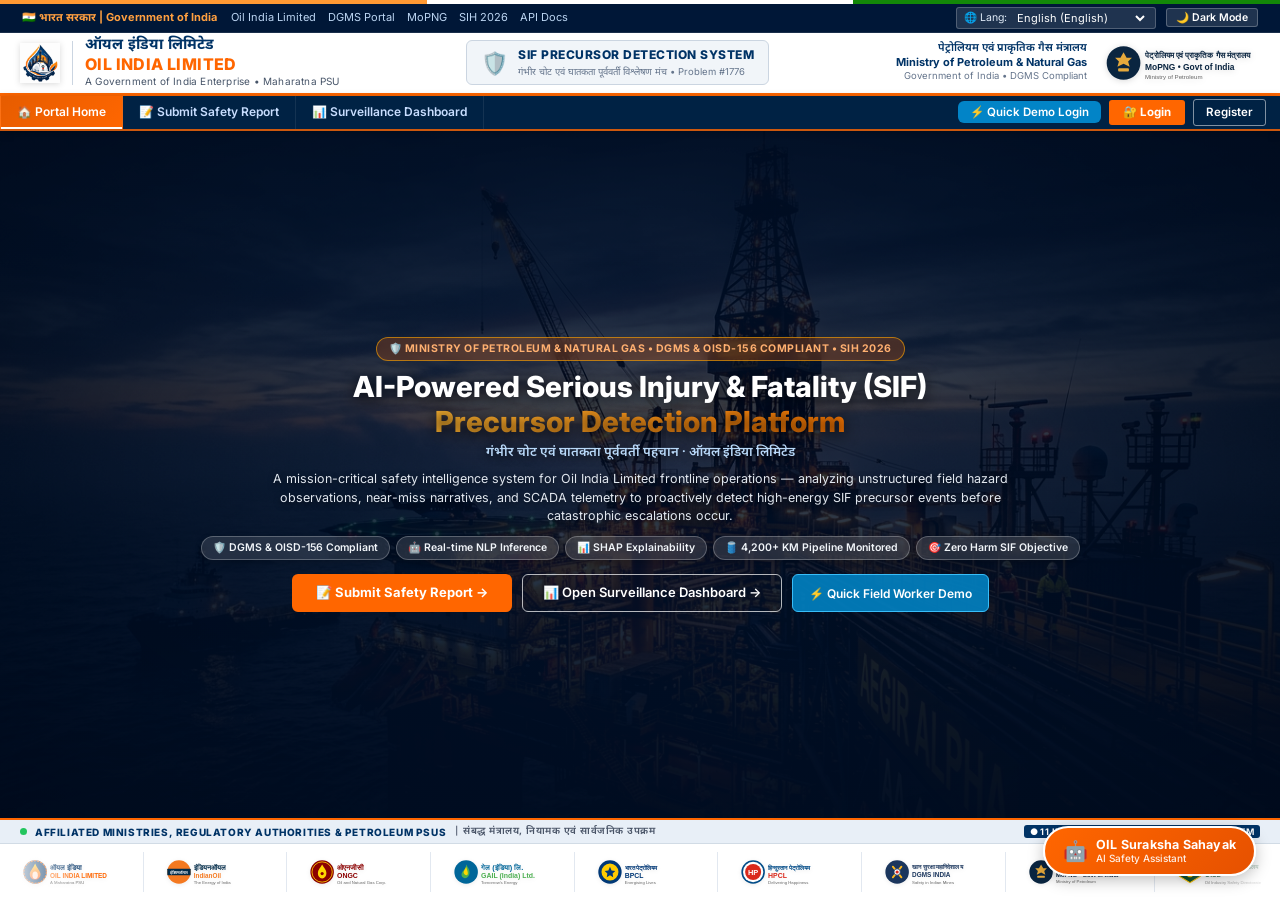
==== commit c31aba59: "feat: humanized landing page, Inter font, metric cards polish" ====
--- a/frontend/index.html
+++ b/frontend/index.html
@@ -6,7 +6,8 @@
   <title>SIF Precursor Detection System — Oil India Limited</title>
   <link rel="icon" href="../assets/oil_safety_logo.png" type="image/png">
   <link rel="preconnect" href="https://fonts.googleapis.com">
-  <link href="https://fonts.googleapis.com/css2?family=Noto+Sans:wght@400;500;600;700&family=Noto+Sans+Devanagari:wght@400;500;600;700&display=swap" rel="stylesheet">
+  <link rel="preconnect" href="https://fonts.gstatic.com" crossorigin>
+  <link href="https://fonts.googleapis.com/css2?family=Inter:wght@300;400;500;600;700;800&family=Noto+Sans:wght@400;500;600;700&family=Noto+Sans+Devanagari:wght@400;500;600;700&display=swap" rel="stylesheet">
   <link rel="stylesheet" href="css/style.css">
   <link rel="stylesheet" href="css/chatbot.css">
 </head>
@@ -119,43 +120,42 @@
        FULL-SCREEN FITTED IMAGE HERO CONTAINER (Non-Scrollable 100vh Landing)
        ====================================================================== -->
   <main class="landing-hero-container">
-    <!-- Authentic High-Definition Offshore Oil Rig Fitted Background Image -->
     <img src="../assets/offshore_oil_rig.jpg" alt="Offshore Oil Rig Exploration Platform" class="landing-hero-img-bg" onerror="this.src='../assets/frame_1409899.jpg'">
     <div class="landing-hero-overlay"></div>
 
-    <!-- Centered Mission Briefing & Navigation Portal -->
     <div class="landing-hero-content">
       <div class="landing-kicker">
-        🛡️ Ministry of Petroleum &amp; Natural Gas &bull; DGMS &amp; OISD-156 Compliant &bull; SIH 2026
+        Ministry of Petroleum &amp; Natural Gas &bull; DGMS &amp; OISD-156 Compliant &bull; SIH 2026 Problem #1776
       </div>
 
       <h1>
-        AI-Powered Serious Injury &amp; Fatality (SIF)<br>
-        <span class="hero-highlight">Precursor Detection Platform</span>
+        Smarter safety starts here —<br>
+        <span class="hero-highlight">detect risks before they become incidents.</span>
       </h1>
-      <p class="hero-bilingual">ऑयल इंडिया लिमिटेड — अग्रिम सुरक्षा विश्लेषण एवं पूर्ववर्ती जोखिम पहचान प्रणाली</p>
-      
+      <p class="hero-bilingual">गंभीर चोट एवं घातकता पूर्ववर्ती पहचान · ऑयल इंडिया लिमिटेड</p>
+
       <p class="hero-desc">
-        A mission-critical safety intelligence system for Oil India Limited frontline operations — analyzing unstructured field hazard observations, near-miss narratives, and SCADA telemetry to proactively detect high-energy SIF precursor events before catastrophic escalations occur.
+        Our AI platform analyses field hazard observations and near-miss reports in real time,
+        giving safety officers early warning of SIF precursor events across all Oil India operations.
       </p>
 
       <div class="hero-badges">
         <span class="hero-badge">🛡️ DGMS &amp; OISD-156 Compliant</span>
         <span class="hero-badge">🤖 Real-time NLP Inference</span>
-        <span class="hero-badge">📊 SHAP Explainability Engine</span>
+        <span class="hero-badge">📊 SHAP Explainability</span>
         <span class="hero-badge">🛢️ 4,200+ KM Pipeline Monitored</span>
         <span class="hero-badge">🎯 Zero Harm SIF Objective</span>
       </div>
 
       <div class="hero-actions">
-        <a href="report.html" class="btn btn-primary" style="font-size:13px; padding:8px 22px; border-radius:4px; font-weight:700;">
+        <a href="report.html" class="btn btn-primary" style="font-size:13px; padding:9px 24px; border-radius:6px; font-weight:700;">
           📝 Submit Safety Report &rarr;
         </a>
-        <a href="dashboard.html" class="btn btn-ghost" style="font-size:13px; padding:7.5px 18px; border-radius:4px;">
-          📊 Open Surveillance Dashboard &rarr;
+        <a href="dashboard.html" class="btn btn-ghost" style="font-size:13px; padding:8.5px 20px; border-radius:6px;">
+          📊 Open Dashboard &rarr;
         </a>
-        <button class="btn" style="background:rgba(2,132,199,0.88); color:#fff; border:1px solid #38BDF8; font-size:12px; padding:7.5px 15px; border-radius:4px;" onclick="quickDemoLogin()">
-          ⚡ Quick Field Worker Demo
+        <button class="btn" style="background:rgba(2,132,199,0.88); color:#fff; border:1px solid #38BDF8; font-size:12px; padding:8.5px 16px; border-radius:6px;" onclick="quickDemoLogin()">
+          ⚡ Quick Demo Login
         </button>
       </div>
     </div>
--- a/frontend/css/style.css
+++ b/frontend/css/style.css
@@ -2,6 +2,7 @@
    OIL INDIA LIMITED — SIF PRECURSOR DETECTION SYSTEM
    Official Government Portal Design System (DGMS & OISD-156 Compliant)
    ========================================================================== */
+@import url('https://fonts.googleapis.com/css2?family=Inter:wght@300;400;500;600;700;800&display=swap');
 
 :root {
   /* Core Theme Colors - Light Mode */
@@ -76,7 +77,7 @@
 }
 
 body {
-  font-family: "Noto Sans", -apple-system, BlinkMacSystemFont, "Segoe UI", Roboto, Arial, sans-serif;
+  font-family: "Inter", "Noto Sans", -apple-system, BlinkMacSystemFont, "Segoe UI", Roboto, Arial, sans-serif;
   font-size: 13.5px;
   line-height: 1.5;
   background-color: var(--bg-body);
@@ -1286,6 +1287,144 @@
   color: var(--gov-navy);
 }
 
+/* ==========================================================================
+   FILE UPLOAD DROPZONE & EVIDENCE ATTACHMENTS
+   ========================================================================== */
+.file-dropzone {
+  border: 2px dashed #94A3B8;
+  border-radius: 6px;
+  background-color: var(--bg-subtle);
+  padding: 16px 20px;
+  text-align: center;
+  cursor: pointer;
+  transition: all 0.2s ease;
+  position: relative;
+  margin-top: 6px;
+  margin-bottom: 12px;
+}
+
+.file-dropzone:hover,
+.file-dropzone.dragover {
+  border-color: var(--gov-orange);
+  background-color: rgba(255, 102, 0, 0.06);
+}
+
+body.dark-mode .file-dropzone {
+  border-color: #475569;
+  background-color: #132238;
+}
+
+body.dark-mode .file-dropzone:hover,
+body.dark-mode .file-dropzone.dragover {
+  border-color: #FF6600;
+  background-color: rgba(255, 102, 0, 0.12);
+}
+
+.dropzone-icon {
+  font-size: 26px;
+  margin-bottom: 4px;
+}
+
+.dropzone-title {
+  font-size: 13px;
+  font-weight: 700;
+  color: var(--text-main);
+}
+
+.dropzone-sub {
+  font-size: 11px;
+  color: var(--text-muted);
+  margin-top: 2px;
+}
+
+.file-preview-list {
+  display: flex;
+  flex-wrap: wrap;
+  gap: 8px;
+  margin-top: 10px;
+}
+
+.file-preview-item {
+  display: inline-flex;
+  align-items: center;
+  gap: 8px;
+  background: var(--bg-card);
+  border: 1px solid var(--border-card);
+  border-radius: 4px;
+  padding: 4px 10px;
+  font-size: 11.5px;
+  box-shadow: var(--shadow-sm);
+  max-width: 100%;
+}
+
+.file-preview-thumb {
+  width: 28px;
+  height: 28px;
+  object-fit: cover;
+  border-radius: 2px;
+}
+
+.file-preview-info {
+  display: flex;
+  flex-direction: column;
+}
+
+.file-preview-name {
+  font-weight: 600;
+  color: var(--text-main);
+  max-width: 160px;
+  overflow: hidden;
+  text-overflow: ellipsis;
+  white-space: nowrap;
+}
+
+.file-preview-size {
+  font-size: 10px;
+  color: var(--text-muted);
+}
+
+.file-preview-remove {
+  background: none;
+  border: none;
+  color: #EF4444;
+  font-size: 16px;
+  cursor: pointer;
+  padding: 0 2px;
+  line-height: 1;
+  font-weight: bold;
+}
+
+.file-preview-remove:hover {
+  color: #B91C1C;
+}
+
+/* Preset Hazard Scenario Chips */
+.preset-scenarios-container {
+  display: flex;
+  align-items: center;
+  flex-wrap: wrap;
+  gap: 6px;
+  margin-bottom: 10px;
+}
+
+.preset-chip {
+  background: var(--bg-subtle);
+  border: 1px solid var(--border-card);
+  border-radius: 14px;
+  padding: 3px 10px;
+  font-size: 11px;
+  font-weight: 600;
+  color: var(--text-link);
+  cursor: pointer;
+  transition: all 0.15s ease;
+}
+
+.preset-chip:hover {
+  background: var(--gov-orange);
+  color: #FFFFFF;
+  border-color: var(--gov-orange);
+}
+
 /* Buttons */
 .btn {
   display: inline-flex;
@@ -1578,3 +1717,186 @@
     min-height: 420px;
   }
 }
+
+/* ==========================================================================
+   HUMANIZED IMPROVEMENTS — Added for improved UX & Inter font polish
+   ========================================================================== */
+
+/* Better button radius */
+.btn { border-radius: 6px !important; }
+
+/* Auth page — full-page centered card with subtle background */
+.auth-page-wrapper {
+  min-height: calc(100vh - 200px);
+  display: flex;
+  align-items: center;
+  justify-content: center;
+  padding: 32px 16px;
+  background: var(--bg-body);
+}
+
+.auth-card {
+  background: var(--bg-card);
+  border: 1px solid var(--border-card);
+  border-radius: 12px;
+  box-shadow: 0 8px 40px rgba(0,0,0,0.10);
+  padding: 40px 44px;
+  width: 100%;
+  max-width: 460px;
+  position: relative;
+  overflow: hidden;
+}
+
+.auth-card::before {
+  content: "";
+  position: absolute;
+  top: 0; left: 0; right: 0;
+  height: 4px;
+  background: linear-gradient(to right, #FF9933 0%, #FF9933 33%, #fff 33%, #fff 66%, #138808 66%);
+}
+
+body.dark-mode .auth-card {
+  box-shadow: 0 8px 40px rgba(0,0,0,0.45);
+}
+
+.auth-header {
+  text-align: center;
+  margin-bottom: 28px;
+}
+
+.auth-icon {
+  font-size: 36px;
+  margin-bottom: 10px;
+  line-height: 1;
+}
+
+.auth-header h2 {
+  font-size: 22px;
+  font-weight: 700;
+  color: var(--text-main);
+  margin-bottom: 6px;
+  letter-spacing: -0.3px;
+}
+
+.auth-header p {
+  font-size: 13px;
+  color: var(--text-muted);
+}
+
+.auth-footer {
+  text-align: center;
+  margin-top: 20px;
+  font-size: 12.5px;
+  color: var(--text-muted);
+}
+
+.auth-footer a {
+  color: var(--gov-orange);
+  text-decoration: none;
+  font-weight: 600;
+}
+
+.auth-footer a:hover { text-decoration: underline; }
+
+/* Better form controls */
+.form-group { margin-bottom: 16px; }
+
+.form-label {
+  display: block;
+  font-size: 13px;
+  font-weight: 600;
+  color: var(--text-main);
+  margin-bottom: 6px;
+}
+
+.form-label .required { color: #EF4444; }
+
+.form-control {
+  width: 100%;
+  padding: 10px 13px;
+  font-size: 13.5px;
+  font-family: "Inter", "Noto Sans", sans-serif;
+  background: var(--bg-card);
+  color: var(--text-main);
+  border: 1.5px solid var(--border-input);
+  border-radius: 6px;
+  outline: none;
+  transition: border-color 0.2s, box-shadow 0.2s;
+}
+
+.form-control:focus {
+  border-color: var(--gov-orange);
+  box-shadow: 0 0 0 3px rgba(255,102,0,0.12);
+}
+
+.form-control::placeholder { color: var(--text-muted); }
+
+body.dark-mode .form-control { background: #152238; }
+
+/* Notice box */
+.notice-box {
+  display: flex; gap: 10px; align-items: flex-start;
+  padding: 10px 14px;
+  border-radius: 6px;
+  font-size: 12.5px;
+  margin-bottom: 18px;
+}
+.notice-box.info {
+  background: rgba(2,132,199,0.08);
+  border: 1px solid rgba(2,132,199,0.25);
+  color: var(--text-secondary);
+}
+
+/* Breadcrumb */
+.breadcrumb {
+  background: var(--bg-card);
+  border-bottom: 1px solid var(--border-subtle);
+  padding: 7px 24px;
+  font-size: 11.5px;
+  color: var(--text-muted);
+}
+.breadcrumb a { color: var(--gov-orange); text-decoration: none; }
+.breadcrumb .current { font-weight: 600; color: var(--text-main); }
+
+/* Dashboard metric cards polish */
+.metric-card {
+  background: var(--bg-card);
+  border: 1px solid var(--border-card);
+  border-radius: 10px;
+  padding: 20px 22px;
+  box-shadow: var(--shadow-sm);
+  position: relative;
+  overflow: hidden;
+  transition: transform 0.2s, box-shadow 0.2s;
+}
+.metric-card:hover {
+  transform: translateY(-2px);
+  box-shadow: var(--shadow-md);
+}
+.metric-card-icon {
+  font-size: 28px;
+  margin-bottom: 8px;
+}
+.metric-card-value {
+  font-size: 28px;
+  font-weight: 800;
+  line-height: 1;
+  margin-bottom: 4px;
+}
+.metric-card-label {
+  font-size: 11px;
+  font-weight: 700;
+  text-transform: uppercase;
+  letter-spacing: 0.06em;
+  color: var(--text-muted);
+}
+.metric-card-sub {
+  font-size: 11px;
+  color: var(--text-muted);
+  margin-top: 2px;
+}
+.metric-card-accent {
+  position: absolute;
+  top: 0; left: 0;
+  width: 4px; height: 100%;
+}
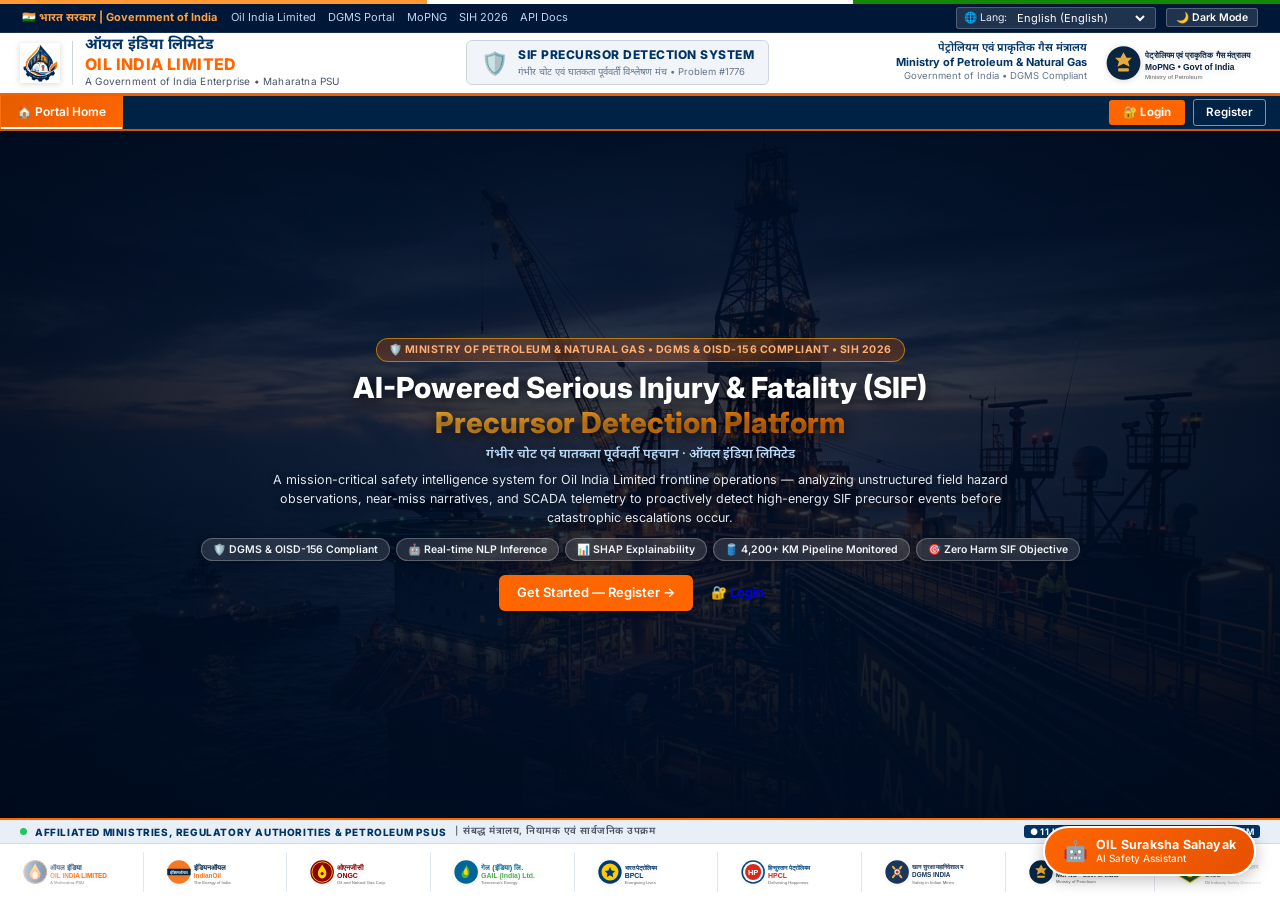
==== commit a44e7f5f: "update" ====
--- a/frontend/index.html
+++ b/frontend/index.html
@@ -90,20 +90,15 @@
        ====================================================================== -->
   <nav class="gov-nav" aria-label="Main Navigation">
     <div class="gov-nav-links">
-      <a href="index.html" class="active">🏠 Portal Home</a>
-      <a href="report.html" id="navLinkReport">📝 Submit Safety Report</a>
-      <a href="dashboard.html" id="navLinkDashboard">📊 Surveillance Dashboard</a>
+    <a href="index.html" class="active">🏠 Portal Home</a>
     </div>
 
     <div class="gov-nav-right">
       <!-- Unauthenticated State: Login & Register Buttons -->
       <div class="nav-auth-buttons">
-        <button class="btn" style="background:#0284C7; color:#fff; padding:4px 12px; font-size:11.5px; border-radius:3px;" onclick="quickDemoLogin()" title="Click to auto-authenticate as Field Worker">
-          ⚡ Quick Demo Login
-        </button>
-        <a href="login.html" class="btn-nav-login">🔐 Login</a>
-        <a href="register.html" class="btn-nav-register">Register</a>
-      </div>
+  <a href="login.html" class="btn-nav-login">🔐 Login</a>
+  <a href="register.html" class="btn-nav-register">Register</a>
+</div>
 
       <!-- Authenticated State: User Session Badge & Logout -->
       <div class="nav-user-session">
@@ -148,15 +143,21 @@
       </div>
 
       <div class="hero-actions">
-        <a href="report.html" class="btn btn-primary" style="font-size:13px; padding:9px 24px; border-radius:6px; font-weight:700;">
-          📝 Submit Safety Report &rarr;
-        </a>
-        <a href="dashboard.html" class="btn btn-ghost" style="font-size:13px; padding:8.5px 20px; border-radius:6px;">
-          📊 Open Dashboard &rarr;
-        </a>
-        <button class="btn" style="background:rgba(2,132,199,0.88); color:#fff; border:1px solid #38BDF8; font-size:12px; padding:8.5px 16px; border-radius:6px;" onclick="quickDemoLogin()">
-          ⚡ Quick Demo Login
-        </button>
+        <!-- Shown when NOT logged in -->
+        <div class="hero-actions-guest">
+          <a href="register.html" class="btn btn-primary btn-hero">Get Started — Register →</a>
+          <a href="login.html" class="btn btn-outline btn-hero">🔐 Login</a>
+        </div>
+
+        <!-- Shown only AFTER login, for field_worker (and admin) -->
+        <div class="hero-actions-report" style="display:none;">
+          <a href="report.html" class="btn btn-primary btn-hero">⚡ File Safety Report</a>
+        </div>
+
+        <!-- Shown only AFTER login, for safety_officer (and admin) -->
+        <div class="hero-actions-dashboard" style="display:none;">
+          <a href="dashboard.html" class="btn btn-outline btn-hero">📊 View Dashboard</a>
+        </div>
       </div>
     </div>
   </main>
@@ -293,7 +294,19 @@
       <input type="text" id="chatbotInput" class="chatbot-input" placeholder="Ask your safety question..." autocomplete="off">
       <button type="submit" class="chatbot-send-btn">➤</button>
     </form>
-  </div>
+  <!-- Government Standard Footer -->
+  <footer class="gov-footer">
+    <div class="footer-links">
+      <a href="https://www.oilindia.in" target="_blank" rel="noopener">Oil India Limited</a>
+      <a href="https://dgms.gov.in" target="_blank" rel="noopener">DGMS Portal</a>
+      <a href="https://petroleum.nic.in" target="_blank" rel="noopener">Ministry of Petroleum</a>
+      <a href="index.html">Portal Home</a>
+      <a href="report.html">Submit Safety Report</a>
+      <a href="dashboard.html">Surveillance Dashboard</a>
+      <a href="admin.html" style="color:#8B5CF6; font-weight:600;">👑 Admin Console</a>
+    </div>
+    <div>&copy; 2026 Oil India Limited. All Rights Reserved. | SIH 2026 Problem No. 1776 | Government of India</div>
+  </footer>
 
   <!-- Scripts -->
   <script src="js/auth.js"></script>
--- a/frontend/css/style.css
+++ b/frontend/css/style.css
@@ -1900,3 +1900,276 @@
   top: 0; left: 0;
   width: 4px; height: 100%;
 }
+
+/* ==========================================================================
+   EVIDENCE ATTACHMENT PILL & LIGHTBOX MODAL
+   ========================================================================== */
+.evidence-pill {
+  display: inline-flex;
+  align-items: center;
+  gap: 5px;
+  background: rgba(2, 132, 199, 0.08);
+  border: 1px solid rgba(2, 132, 199, 0.3);
+  border-radius: 4px;
+  padding: 3px 8px;
+  font-size: 11px;
+  font-weight: 600;
+  color: #0284C7;
+  cursor: pointer;
+  margin-top: 5px;
+  transition: all 0.15s ease;
+  user-select: none;
+}
+.evidence-pill:hover {
+  background: rgba(2, 132, 199, 0.16);
+  border-color: #0284C7;
+  transform: translateY(-1px);
+}
+.evidence-pill .pill-preview {
+  font-size: 9.5px;
+  background: #0284C7;
+  color: #fff;
+  border-radius: 2px;
+  padding: 1px 4px;
+  margin-left: 3px;
+}
+
+/* Upload Progress Bar */
+.upload-progress-container {
+  display: none;
+  margin-top: 8px;
+  background: var(--bg-subtle);
+  border-radius: 4px;
+  overflow: hidden;
+  height: 6px;
+  border: 1px solid var(--border-subtle);
+}
+.upload-progress-bar {
+  width: 0%;
+  height: 100%;
+  background: linear-gradient(90deg, var(--gov-orange), #0284C7);
+  transition: width 0.3s ease;
+}
+
+/* Evidence Modal */
+.evidence-modal-backdrop {
+  display: none;
+  position: fixed;
+  top: 0; left: 0; right: 0; bottom: 0;
+  background: rgba(0, 0, 0, 0.75);
+  backdrop-filter: blur(4px);
+  z-index: 99999;
+  align-items: center;
+  justify-content: center;
+  padding: 16px;
+}
+.evidence-modal-backdrop.open {
+  display: flex;
+}
+.evidence-modal-card {
+  background: var(--bg-card);
+  border: 1px solid var(--border-card);
+  border-radius: 8px;
+  max-width: 650px;
+  width: 100%;
+  max-height: 90vh;
+  display: flex;
+  flex-direction: column;
+  box-shadow: var(--shadow-lg);
+  overflow: hidden;
+  animation: modalFadeIn 0.2s ease-out;
+}
+@keyframes modalFadeIn {
+  from { opacity: 0; transform: scale(0.96); }
+  to { opacity: 1; transform: scale(1); }
+}
+.evidence-modal-header {
+  padding: 12px 18px;
+  background: var(--gov-navy);
+  color: #fff;
+  display: flex;
+  align-items: center;
+  justify-content: space-between;
+}
+.evidence-modal-title {
+  font-size: 13.5px;
+  font-weight: 700;
+  display: flex;
+  align-items: center;
+  gap: 8px;
+}
+.evidence-modal-close {
+  background: none;
+  border: none;
+  color: #fff;
+  font-size: 20px;
+  cursor: pointer;
+  line-height: 1;
+  opacity: 0.85;
+}
+.evidence-modal-close:hover { opacity: 1; }
+.evidence-modal-body {
+  padding: 18px;
+  overflow-y: auto;
+  font-size: 12px;
+}
+.evidence-preview-box {
+  background: #0B1728;
+  border-radius: 6px;
+  min-height: 220px;
+  max-height: 320px;
+  display: flex;
+  align-items: center;
+  justify-content: center;
+  overflow: hidden;
+  margin-bottom: 14px;
+  border: 1px solid var(--border-subtle);
+  position: relative;
+}
+.evidence-preview-img {
+  max-width: 100%;
+  max-height: 320px;
+  object-fit: contain;
+}
+.evidence-meta-grid {
+  display: grid;
+  grid-template-columns: 1fr 1fr;
+  gap: 8px;
+  background: var(--bg-subtle);
+  padding: 12px;
+  border-radius: 6px;
+  border: 1px solid var(--border-subtle);
+  margin-bottom: 12px;
+  font-size: 11.5px;
+}
+.evidence-meta-item strong {
+  color: var(--text-main);
+  display: block;
+  font-size: 10.5px;
+  text-transform: uppercase;
+  letter-spacing: 0.04em;
+  margin-bottom: 2px;
+}
+.evidence-dgms-stamp {
+  background: rgba(16, 185, 129, 0.1);
+  border: 1px solid #10B981;
+  border-radius: 4px;
+  padding: 8px 12px;
+  font-size: 11px;
+  color: #047857;
+  display: flex;
+  align-items: center;
+  gap: 8px;
+}
+body.dark-mode .evidence-dgms-stamp {
+  color: #34D399;
+}
+
+/* ==========================================================================
+   ADMIN PANEL CONSOLE STYLES
+   ========================================================================== */
+.admin-badge {
+  display: inline-block;
+  padding: 3px 8px;
+  border-radius: 12px;
+  font-size: 10.5px;
+  font-weight: 700;
+  letter-spacing: 0.02em;
+  text-transform: uppercase;
+}
+.admin-badge.role-admin {
+  background: #EDE9FE;
+  color: #6D28D9;
+  border: 1px solid #C4B5FD;
+}
+.admin-badge.role-safety_officer {
+  background: #ECFDF5;
+  color: #047857;
+  border: 1px solid #A7F3D0;
+}
+.admin-badge.role-field_worker {
+  background: #E0F2FE;
+  color: #0369A1;
+  border: 1px solid #BAE6FD;
+}
+body.dark-mode .admin-badge.role-admin {
+  background: #3B0764;
+  color: #DDD6FE;
+  border-color: #6D28D9;
+}
+body.dark-mode .admin-badge.role-safety_officer {
+  background: #064E3B;
+  color: #A7F3D0;
+  border-color: #047857;
+}
+body.dark-mode .admin-badge.role-field_worker {
+  background: #0C4A6E;
+  color: #BAE6FD;
+  border-color: #0284C7;
+}
+
+/* Quick Demo Admin Button in Navigation */
+.btn-nav-admin {
+  background: #7C3AED;
+  color: #fff;
+  border: none;
+  padding: 4px 10px;
+  font-size: 11.5px;
+  font-weight: 600;
+  border-radius: 3px;
+  cursor: pointer;
+  text-decoration: none;
+  display: inline-flex;
+  align-items: center;
+  gap: 4px;
+}
+.btn-nav-admin:hover {
+  background: #6D28D9;
+  color: #fff;
+}
+
+/* Chatbot AI Settings Modal & Card Expansion */
+.chatbot-kb-counter {
+  font-size: 9.5px;
+  background: rgba(255, 255, 255, 0.2);
+  padding: 2px 6px;
+  border-radius: 8px;
+  margin-left: 6px;
+  font-weight: 600;
+}
+.chatbot-ai-toggle-btn {
+  background: none;
+  border: 1px solid rgba(255, 255, 255, 0.4);
+  color: #fff;
+  font-size: 10px;
+  padding: 2px 6px;
+  border-radius: 3px;
+  cursor: pointer;
+  margin-right: 6px;
+}
+.chatbot-ai-toggle-btn:hover {
+  background: rgba(255, 255, 255, 0.15);
+}
+.chatbot-rich-card {
+  background: var(--bg-subtle);
+  border: 1px solid var(--border-card);
+  border-left: 3px solid var(--gov-orange);
+  border-radius: 4px;
+  padding: 8px 10px;
+  margin-top: 6px;
+  font-size: 11.5px;
+}
+.chatbot-rich-card.alert-red {
+  border-left-color: #EF4444;
+  background: #FEF2F2;
+  color: #991B1B;
+}
+body.dark-mode .chatbot-rich-card.alert-red {
+  background: #450A0A;
+  color: #FCA5A5;
+}
+
+
+
+/* HUMAN-IN-THE-LOOP SAFETY OFFICER REVIEW */
+.hitl-modal-backdrop{display:none;position:fixed;inset:0;background:rgba(0,0,0,.78);backdrop-filter:blur(5px);z-index:100000;align-items:center;justify-content:center;padding:18px}.hitl-modal-backdrop.open{display:flex}.hitl-modal-card{width:min(760px,100%);max-height:92vh;overflow-y:auto;background:var(--bg-card);border:1px solid var(--border-card);border-radius:10px;box-shadow:var(--shadow-lg);animation:modalFadeIn .2s ease-out}.hitl-modal-header{padding:15px 18px;background:var(--gov-navy);color:#fff;display:flex;justify-content:space-between;gap:12px;align-items:flex-start;border-bottom:3px solid var(--gov-orange)}.hitl-modal-title{font-size:15px;font-weight:800}.hitl-modal-subtitle{font-size:10.5px;opacity:.82;margin-top:2px}.hitl-modal-body{padding:17px}.hitl-report-summary{display:grid;grid-template-columns:90px 130px 1fr;gap:8px;padding:11px;background:var(--bg-subtle);border:1px solid var(--border-subtle);border-radius:7px;margin-bottom:12px}.hitl-report-summary>div{min-width:0}.hitl-report-summary span,.hitl-ai-grid span{display:block;color:var(--text-muted);font-size:9.5px;text-transform:uppercase;letter-spacing:.04em;margin-bottom:2px}.hitl-report-summary strong{font-size:11.5px;overflow-wrap:anywhere}.hitl-summary-wide{grid-column:1/-1}.hitl-ai-panel{border:1px solid var(--border-card);border-left:4px solid var(--gov-orange);border-radius:7px;padding:12px;background:var(--bg-subtle)}.hitl-section-label{font-size:10px;font-weight:800;color:var(--text-secondary);letter-spacing:.06em}.hitl-ai-grid{display:grid;grid-template-columns:repeat(4,1fr);gap:9px;margin-top:8px}.hitl-ai-grid>div{min-width:0}.hitl-ai-grid strong{font-size:12px}.hitl-ai-explain{margin-top:9px;font-size:10.5px;color:var(--text-secondary)}.hitl-risk-high{color:#DC2626!important}.hitl-risk-medium{color:#D97706!important}.hitl-risk-low{color:#0284C7!important}.hitl-risk-precaution-act{color:#16A34A!important}.hitl-action-grid{display:grid;grid-template-columns:repeat(3,1fr);gap:9px;margin-top:8px}.hitl-action-btn{border:1px solid var(--border-card);background:var(--bg-card);color:var(--text-main);border-radius:7px;padding:10px 8px;cursor:pointer;font-family:inherit;text-align:left;transition:transform .15s ease,box-shadow .15s ease}.hitl-action-btn:hover{transform:translateY(-1px);box-shadow:var(--shadow-md)}.hitl-action-btn span{font-size:18px;display:block;margin-bottom:4px}.hitl-action-btn strong{display:block;font-size:11.5px}.hitl-action-btn small{display:block;color:var(--text-muted);font-size:9.5px;margin-top:2px}.hitl-action-btn.confirm{border-left:3px solid #16A34A}.hitl-action-btn.override{border-left:3px solid var(--gov-orange)}.hitl-action-btn.evidence{border-left:3px solid #0284C7}.hitl-override-fields{margin-top:11px;padding:10px;border:1px dashed var(--gov-orange);border-radius:6px;background:rgba(255,102,0,.05)}.hitl-save-override{margin-top:8px;padding:5px 11px;font-size:10.5px;background:var(--gov-orange);color:#fff;border:0;border-radius:4px;cursor:pointer}.hitl-audit-note{margin-top:10px;padding:9px 11px;border-radius:6px;background:rgba(2,132,199,.08);border:1px solid rgba(2,132,199,.25);color:var(--text-secondary);font-size:10.5px}.hitl-status-wrap{display:flex;flex-direction:column;align-items:flex-start;gap:3px}.hitl-status-badge{display:inline-block;padding:3px 7px;border-radius:10px;font-size:9.5px;font-weight:800;border:1px solid transparent}.hitl-status-badge.pending{background:#FEF3C7;color:#92400E;border-color:#FCD34D}.hitl-status-badge.confirmed{background:#DCFCE7;color:#166534;border-color:#86EFAC}.hitl-status-badge.overridden{background:#FFEDD5;color:#9A3412;border-color:#FDBA74}.hitl-status-badge.evidence{background:#E0F2FE;color:#075985;border-color:#7DD3FC}.hitl-final-risk{font-size:10px;color:var(--text-secondary)}.hitl-status-actions{display:flex;gap:5px;flex-wrap:wrap;margin-top:2px}.hitl-review-btn{padding:3px 8px;font-size:10px;background:var(--gov-navy);color:#fff;border:1px solid var(--gov-navy);border-radius:4px;cursor:pointer}.hitl-review-btn:hover{background:var(--gov-orange);border-color:var(--gov-orange)}.hitl-review-meta{font-size:9px;color:var(--text-muted)}@media(max-width:760px){.hitl-ai-grid{grid-template-columns:repeat(2,1fr)}.hitl-action-grid{grid-template-columns:1fr}.hitl-report-summary{grid-template-columns:1fr 1fr}.hitl-summary-wide{grid-column:1/-1}}
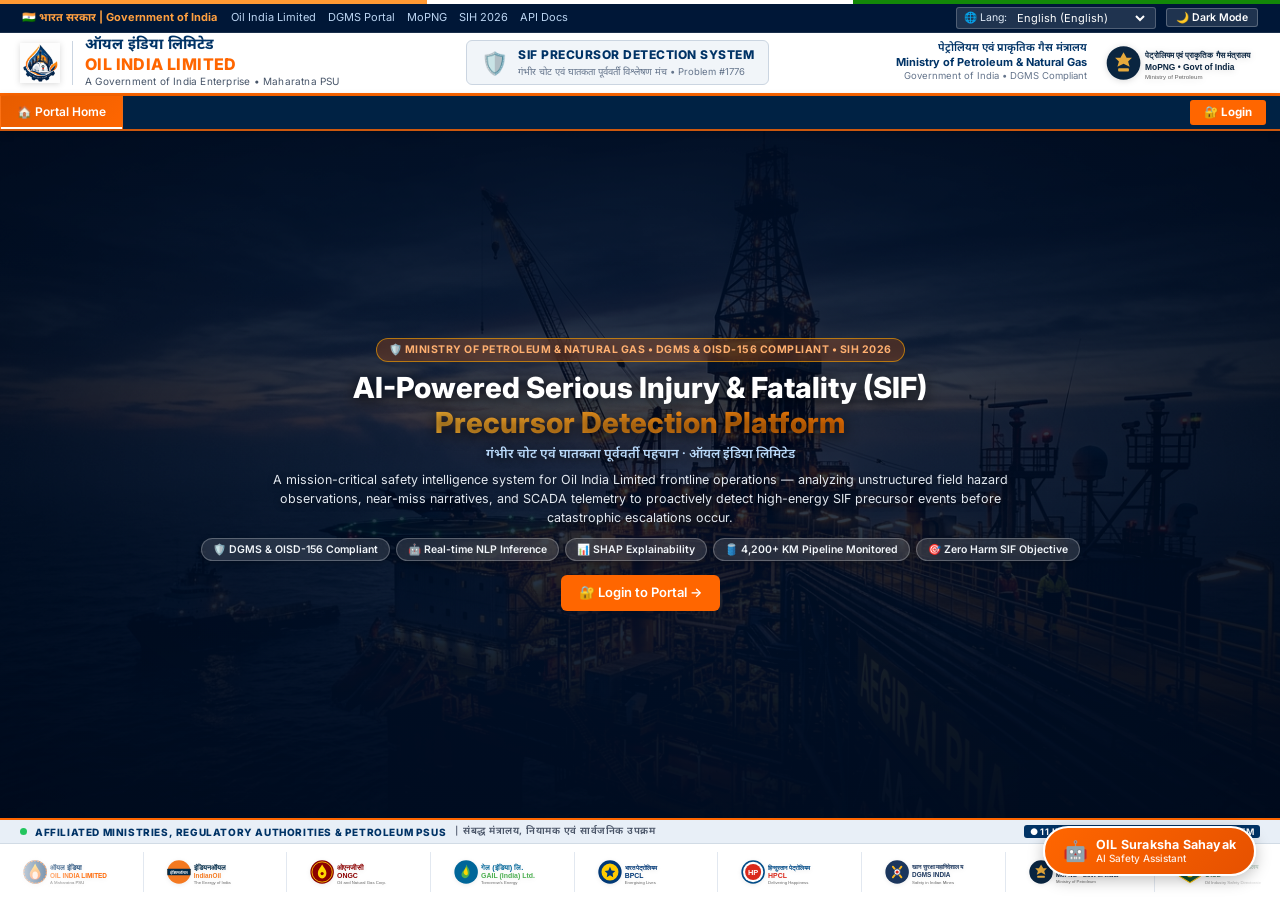
==== commit 346d2929: "new updates" ====
--- a/frontend/index.html
+++ b/frontend/index.html
@@ -97,7 +97,6 @@
       <!-- Unauthenticated State: Login & Register Buttons -->
       <div class="nav-auth-buttons">
   <a href="login.html" class="btn-nav-login">🔐 Login</a>
-  <a href="register.html" class="btn-nav-register">Register</a>
 </div>
 
       <!-- Authenticated State: User Session Badge & Logout -->
@@ -145,8 +144,7 @@
       <div class="hero-actions">
         <!-- Shown when NOT logged in -->
         <div class="hero-actions-guest">
-          <a href="register.html" class="btn btn-primary btn-hero">Get Started — Register →</a>
-          <a href="login.html" class="btn btn-outline btn-hero">🔐 Login</a>
+          <a href="login.html" class="btn btn-primary btn-hero">🔐 Login to Portal →</a>
         </div>
 
         <!-- Shown only AFTER login, for field_worker (and admin) -->
